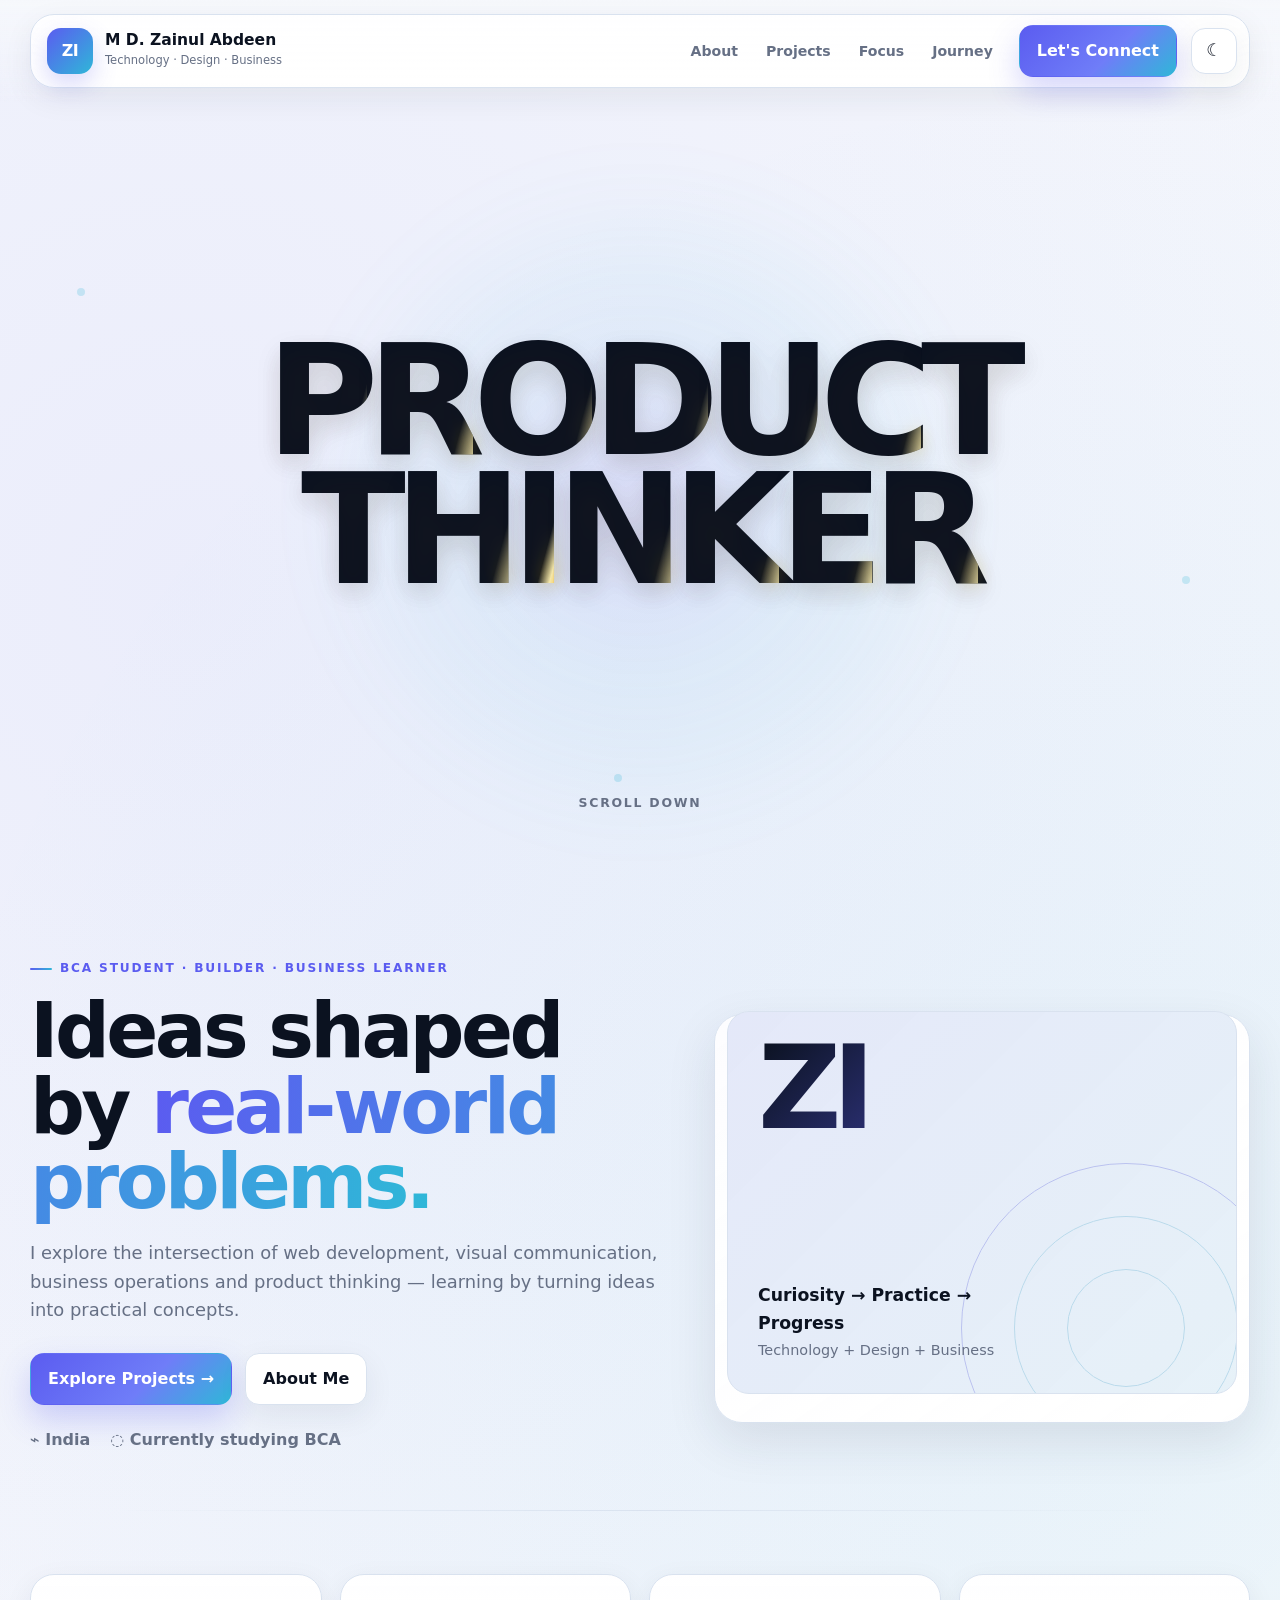
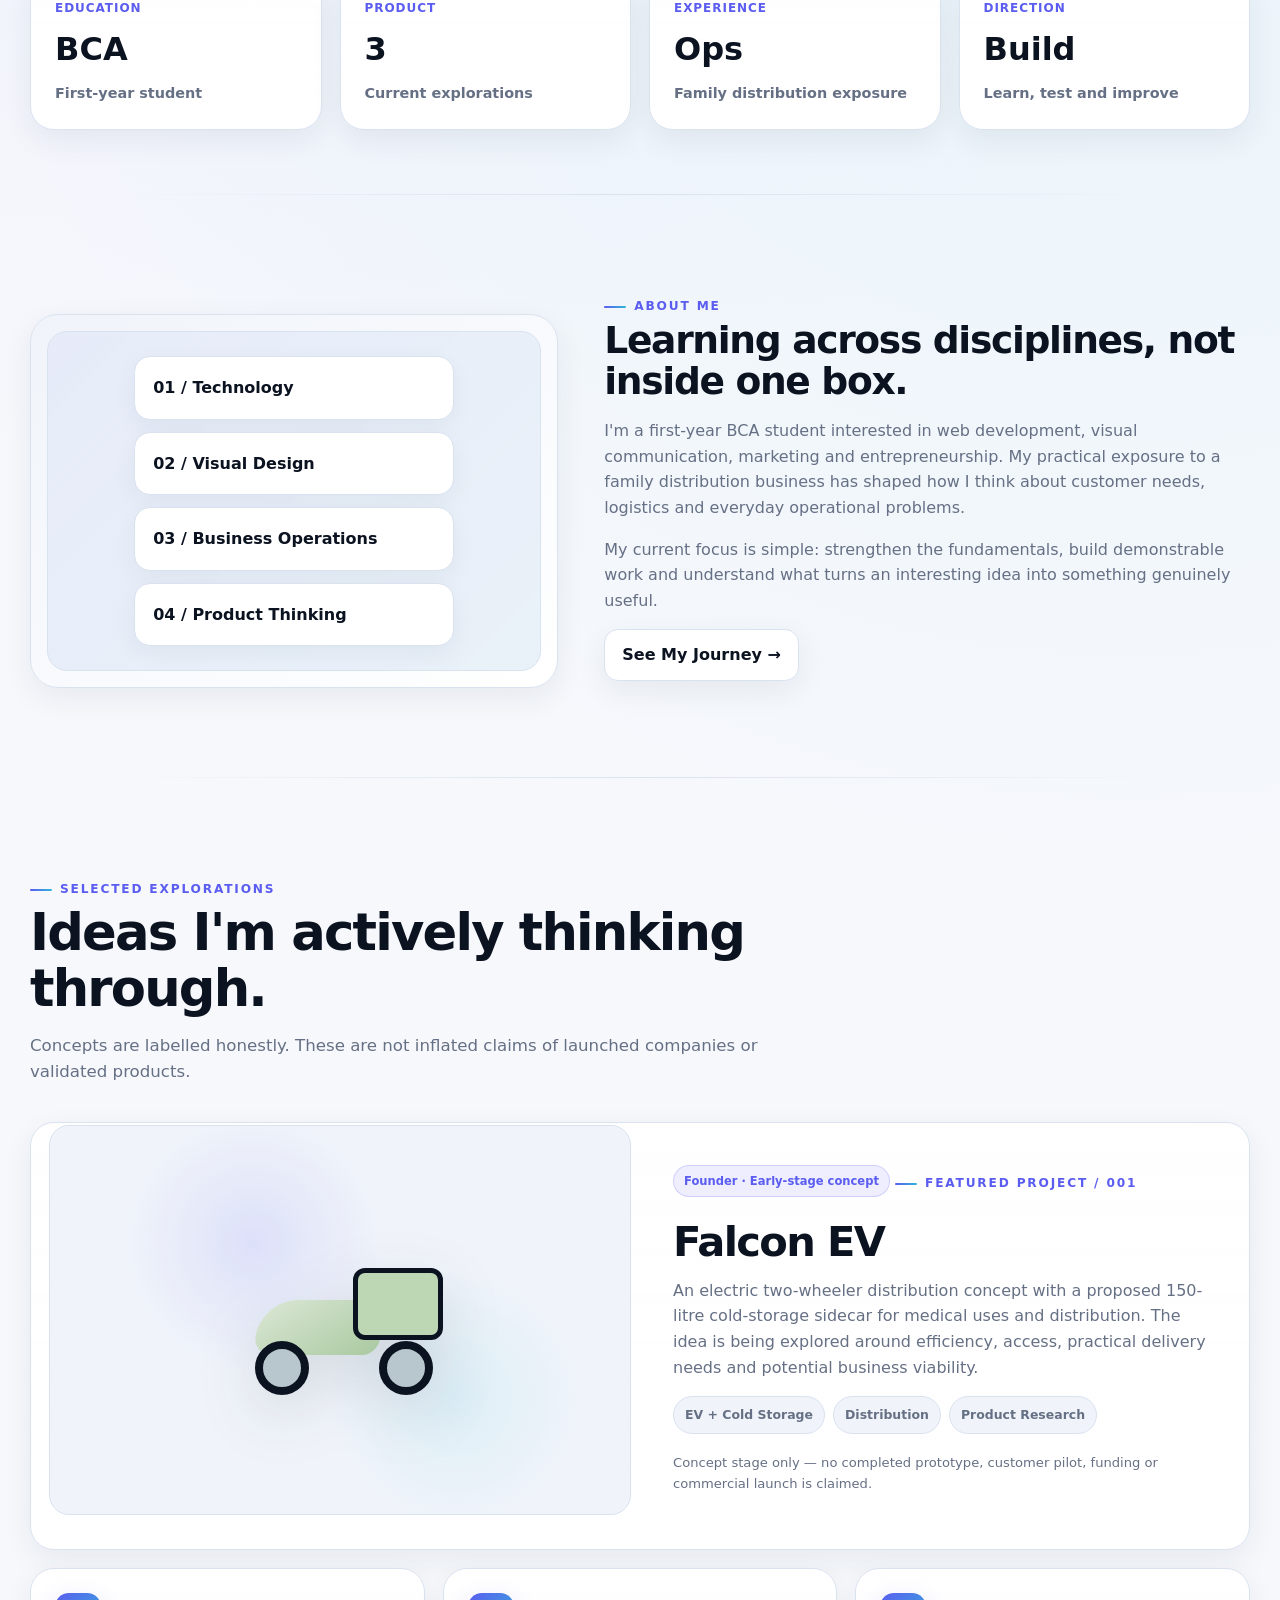
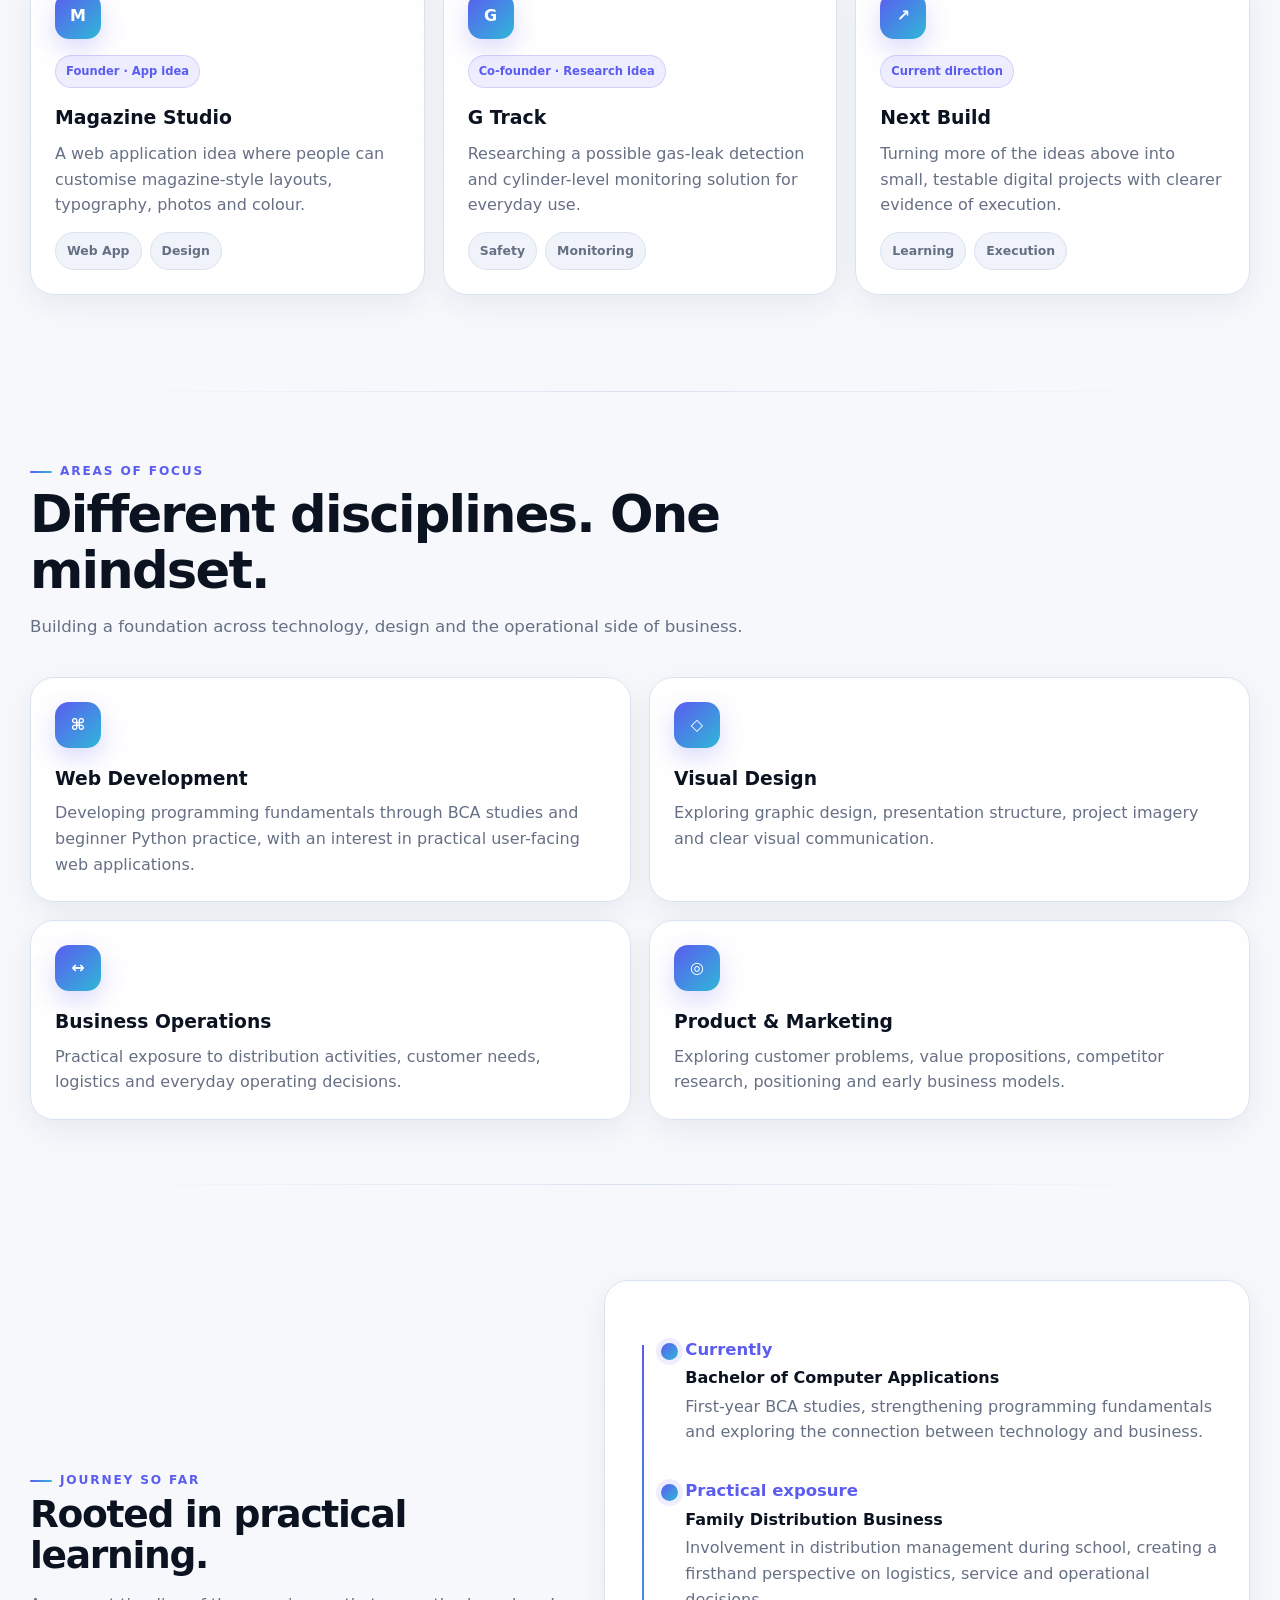
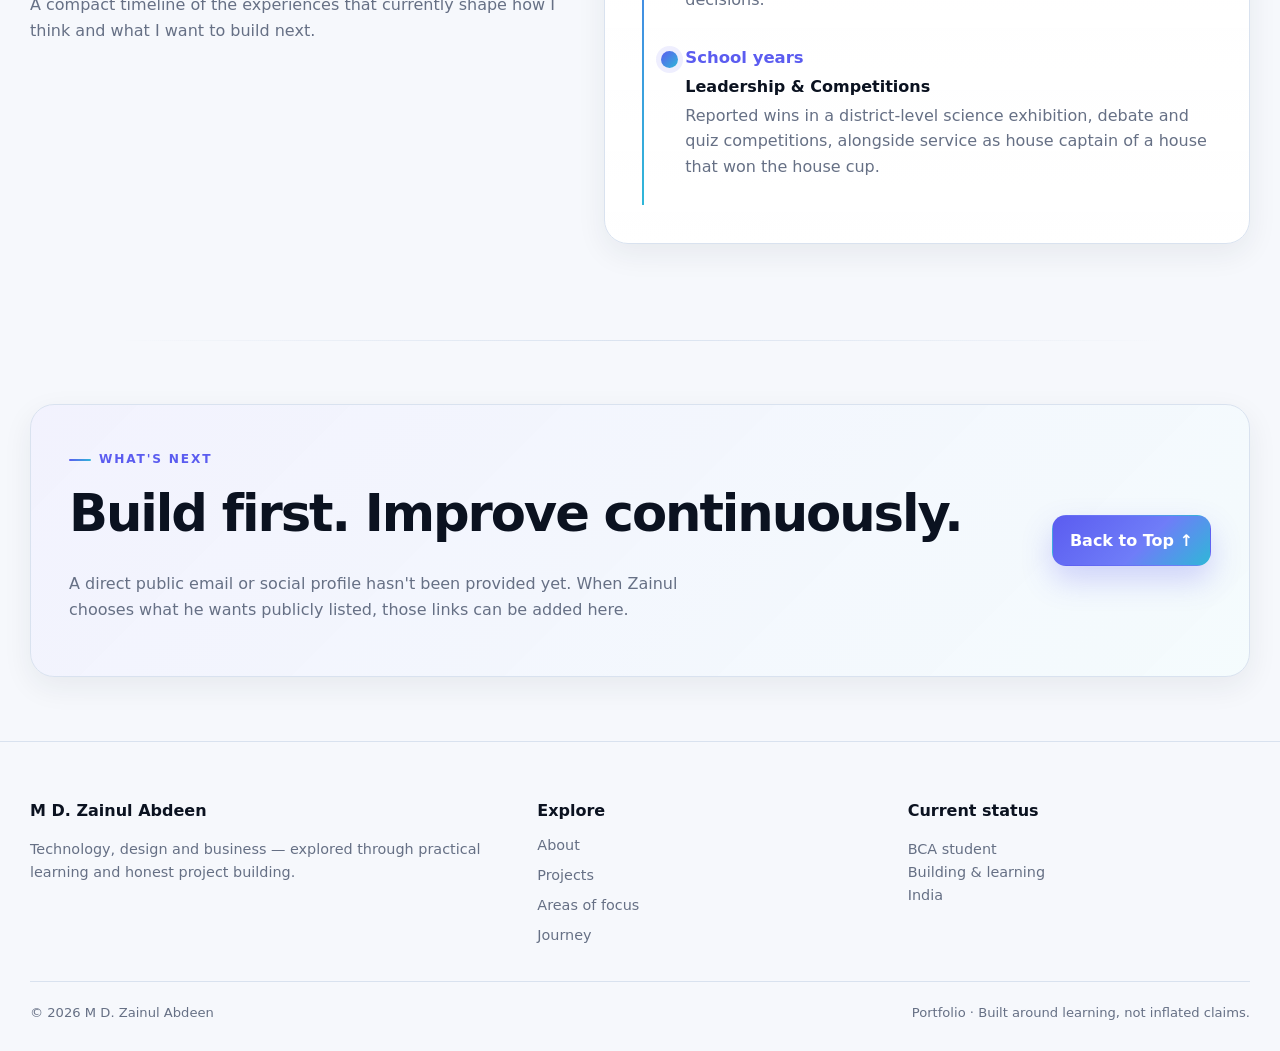
==== zainul/index.html @ 64bb9bf5 "fix landing shine visibility and pin scroll cue to bottom" ====
<!DOCTYPE html>
<html lang="en">
<head>
  <meta charset="UTF-8">
  <meta name="viewport" content="width=device-width, initial-scale=1">
  <meta name="theme-color" content="#edf2f7">
  <meta name="description" content="M D. Zainul Abdeen — BCA student exploring web development, design, business operations and product ideas.">
  <meta property="og:title" content="M D. Zainul Abdeen — Portfolio">
  <meta property="og:description" content="Technology, design and business — ideas shaped by practical learning and real-world operations.">
  <title>M D. Zainul Abdeen — Portfolio</title>
  <style>
:root{
  --bg:#f6f8fc;
  --surface:#ffffff;
  --surface-2:#f0f4fa;
  --surface-3:#e9eff7;
  --text:#101828;
  --muted:#667085;
  --heading:#0b1220;
  --line:#d9e2ef;
  --line-strong:#c7d3e3;
  --accent:#5b5cf0;
  --accent-2:#2fb7d8;
  --accent-3:#ff8a5b;
  --accent-soft:rgba(91,92,240,.10);
  --nav:rgba(255,255,255,.72);
  --shadow:0 18px 50px rgba(29,41,57,.10);
  --shadow-soft:0 10px 30px rgba(29,41,57,.07);
  --shadow-hover:0 24px 70px rgba(29,41,57,.14);
  --max:1220px;
  --radius-xl:30px;
  --radius-lg:24px;
  --radius-md:18px;
}
html[data-theme="dark"]{
  --bg:#090d16;
  --surface:#101725;
  --surface-2:#121c2e;
  --surface-3:#172236;
  --text:#eaf0f7;
  --muted:#97a6ba;
  --heading:#f7f9fc;
  --line:#24324a;
  --line-strong:#30415e;
  --accent:#8d86ff;
  --accent-2:#45c7e5;
  --accent-3:#ff9d75;
  --accent-soft:rgba(141,134,255,.12);
  --nav:rgba(12,18,30,.74);
  --shadow:0 22px 58px rgba(0,0,0,.32);
  --shadow-soft:0 12px 34px rgba(0,0,0,.25);
  --shadow-hover:0 26px 78px rgba(0,0,0,.42);
}
*{box-sizing:border-box}
html{scroll-behavior:smooth}
body{
  margin:0;
  color:var(--text);
  background:
    radial-gradient(circle at 15% 10%,rgba(91,92,240,.07),transparent 28%),
    radial-gradient(circle at 88% 22%,rgba(47,183,216,.07),transparent 26%),
    var(--bg);
  font-family:Inter,ui-sans-serif,system-ui,-apple-system,BlinkMacSystemFont,"Segoe UI",sans-serif;
  line-height:1.6;
  overflow-x:hidden;
  transition:background .4s ease,color .4s ease;
}
html[data-theme="dark"] body{
  background:
    radial-gradient(circle at 15% 12%,rgba(141,134,255,.10),transparent 28%),
    radial-gradient(circle at 88% 18%,rgba(69,199,229,.07),transparent 26%),
    var(--bg);
}
a{color:inherit;text-decoration:none}
button{font:inherit}
.container{width:min(var(--max),calc(100% - 40px));margin:auto}
.section{padding:96px 0;position:relative}
.section.tight{padding:64px 0}
.section:before{
  content:"";
  position:absolute;
  left:50%;
  top:0;
  width:min(84%,1040px);
  height:1px;
  transform:translateX(-50%) scaleX(var(--lineScale,0));
  transform-origin:center;
  background:linear-gradient(90deg,transparent,var(--line),transparent);
  transition:transform 1s ease;
}
.section.section-in:before{--lineScale:1}
.kicker{
  display:inline-flex;
  align-items:center;
  gap:8px;
  color:var(--accent);
  font-weight:800;
  letter-spacing:.15em;
  text-transform:uppercase;
  font-size:.76rem;
}
.kicker:before{content:"";width:22px;height:2px;border-radius:99px;background:linear-gradient(90deg,var(--accent),var(--accent-2))}
.nav-wrap{
  position:sticky;
  top:0;
  z-index:1000;
  padding:14px 0;
  background:linear-gradient(to bottom,var(--bg),transparent);
  backdrop-filter:blur(16px);
}
.nav{
  min-height:70px;
  padding:10px 12px 10px 16px;
  display:flex;
  align-items:center;
  gap:14px;
  background:var(--nav);
  border:1px solid color-mix(in srgb,var(--line) 80%,transparent);
  border-radius:22px;
  box-shadow:0 14px 36px rgba(29,41,57,.08);
  backdrop-filter:blur(22px) saturate(140%);
  transition:transform .25s ease,box-shadow .25s ease,background .35s ease,border-color .35s ease;
}
.nav-wrap.is-scrolled .nav{transform:translateY(-1px) scale(.994);box-shadow:var(--shadow)}
.brand{display:flex;align-items:center;gap:12px;min-width:245px}
.brand-mark{
  width:46px;height:46px;border-radius:14px;display:grid;place-items:center;
  color:#fff;font-weight:900;letter-spacing:-.04em;
  background:linear-gradient(135deg,var(--accent),var(--accent-2));
  box-shadow:0 10px 24px color-mix(in srgb,var(--accent) 24%,transparent);
}
.brand-copy strong{display:block;color:var(--heading);font-size:.97rem;line-height:1.05}
.brand-copy span{display:block;color:var(--muted);font-size:.72rem;margin-top:3px}
.nav-links{display:flex;gap:4px;align-items:center;margin-left:auto}
.nav-link{
  padding:10px 12px;border-radius:12px;color:var(--muted);font-weight:700;font-size:.88rem;
  transition:background .2s ease,color .2s ease,transform .2s ease;
}
.nav-link:hover,.nav-link.active{color:var(--heading);background:var(--accent-soft);transform:translateY(-1px)}
.mobile-menu{display:none}
.menu-btn{
  display:none;border:1px solid var(--line);background:var(--surface);color:var(--heading);
  width:44px;height:44px;border-radius:13px;font-size:1.3rem;
}
.neu-btn{
  display:inline-flex;align-items:center;justify-content:center;gap:9px;
  min-height:46px;padding:12px 17px;border-radius:14px;
  border:1px solid var(--line);background:var(--surface);color:var(--heading);
  font-weight:800;box-shadow:var(--shadow-soft);
  transition:transform .22s ease,box-shadow .22s ease,border-color .22s ease,background .22s ease;
}
.neu-btn:hover{transform:translateY(-2px);box-shadow:var(--shadow);border-color:var(--line-strong)}
.neu-btn.primary{
  border-color:transparent;color:#fff;
  background:linear-gradient(135deg,var(--accent),#6f7df8 58%,var(--accent-2));
  box-shadow:0 14px 30px color-mix(in srgb,var(--accent) 25%,transparent);
}
.theme-toggle{
  width:46px;height:46px;border-radius:14px;border:1px solid var(--line);
  background:var(--surface);color:var(--heading);display:grid;place-items:center;
  box-shadow:var(--shadow-soft);font-size:1.08rem;
  transition:transform .22s ease,box-shadow .22s ease,background .35s ease,color .35s ease;
}
.theme-toggle:hover{transform:translateY(-2px) rotate(8deg);box-shadow:var(--shadow)}
.blank-space{
  min-height:calc(100vh - 118px);display:grid;place-items:center;overflow:hidden;position:relative;padding:18px 20px 0;
}
.slogan-stage{position:relative;width:min(1200px,100%);min-height:calc(100vh - 165px);display:grid;place-items:center;padding-bottom:72px}
.slogan-line{
  display:flex;flex-wrap:wrap;justify-content:center;gap:.02em .18em;
  font-size:clamp(5rem,12vw,11.5rem);font-weight:900;line-height:.82;
  letter-spacing:-.078em;text-transform:uppercase;text-align:center;
}
.slogan-word{display:inline-flex;white-space:nowrap}
.slogan-letter{
  position:relative;
  display:inline-block;opacity:0;
  transform:translate(var(--sx),var(--sy)) rotate(var(--sr)) scale(.72);
  filter:blur(8px);
  color:var(--heading);
  animation:assemble 1.25s cubic-bezier(.16,.82,.22,1) forwards;
  animation-delay:var(--delay);
  text-shadow:0 10px 28px color-mix(in srgb,var(--heading) 8%,transparent);
}
.slogan-letter::after{
  content:attr(data-char);
  position:absolute;inset:0;
  color:transparent;
  background:linear-gradient(105deg,transparent 0%,transparent 38%,#fff1b0 46%,#ffd76a 50%,#ffb300 54%,transparent 62%,transparent 100%);
  background-size:260% 100%;
  -webkit-background-clip:text;background-clip:text;
  filter:drop-shadow(0 0 8px rgba(255,193,7,.45));
  animation:shineSweep 3.2s cubic-bezier(.4,0,.2,1) infinite;
  animation-delay:calc(var(--delay) + 1.1s);
  pointer-events:none;
}
.slogan-glow{
  position:absolute;width:58%;aspect-ratio:1;border-radius:50%;
  background:radial-gradient(circle,rgba(91,92,240,.12),rgba(47,183,216,.06) 42%,transparent 70%);
  filter:blur(28px);animation:breathe 5.5s ease-in-out infinite;pointer-events:none;
}
.scroll-cue{
  position:absolute;left:50%;bottom:0;transform:translateX(-50%);
  display:flex;flex-direction:column;align-items:center;gap:10px;
  color:var(--muted);font-size:.78rem;font-weight:800;letter-spacing:.14em;text-transform:uppercase;
  text-align:center;
  padding-bottom:4px;
}
.scroll-cue-line{
  width:1px;height:42px;background:linear-gradient(to bottom,var(--gold),transparent);
  position:relative;overflow:hidden;
}
.scroll-cue-line:after{
  content:"";position:absolute;left:0;top:-14px;width:1px;height:14px;background:#ffd76a;
  box-shadow:0 0 10px rgba(255,215,106,.8);
  animation:scrollDrop 1.8s ease-in-out infinite;
}
@keyframes scrollDrop{
  0%{transform:translateY(0);opacity:0}
  25%{opacity:1}
  80%{opacity:1}
  100%{transform:translateY(54px);opacity:0}
}
@keyframes assemble{
  0%{opacity:0;transform:translate(var(--sx),var(--sy)) rotate(var(--sr)) scale(.72);filter:blur(8px)}
  72%{opacity:1;filter:blur(1px)}
  100%{opacity:1;transform:translate(0,0) rotate(0) scale(1);filter:blur(0)}
}
@keyframes shineSweep{
  0%,20%{background-position:220% 0;opacity:0}
  30%{opacity:1}
  55%{background-position:-120% 0;opacity:1}
  70%,100%{background-position:-120% 0;opacity:0}
}
@keyframes breathe{0%,100%{transform:scale(.92);opacity:.6}50%{transform:scale(1.08);opacity:1}}
.hero{padding:68px 0 58px}
.hero-grid{display:grid;grid-template-columns:1.08fr .92fr;gap:54px;align-items:center}
.hero-copy h1{font-size:clamp(3rem,6vw,5.35rem);line-height:.98;color:var(--heading);max-width:780px;margin:15px 0 20px;letter-spacing:-.047em}
.hero-copy h1 span{
  background:linear-gradient(90deg,var(--accent),var(--accent-2));
  -webkit-background-clip:text;background-clip:text;color:transparent;
}
.hero-copy p{font-size:1.12rem;color:var(--muted);max-width:650px}
.hero-actions{display:flex;gap:13px;flex-wrap:wrap;margin-top:28px}
.hero-meta{display:flex;gap:20px;flex-wrap:wrap;margin-top:22px;color:var(--muted);font-weight:700}
.hero-meta span{display:inline-flex;align-items:center;gap:7px}
.visual-shell{
  padding:12px;border-radius:28px;
  background:linear-gradient(145deg,color-mix(in srgb,var(--surface) 92%,var(--accent-soft)),var(--surface));
  border:1px solid var(--line);box-shadow:var(--shadow);
}
.profile-visual{
  aspect-ratio:4/3;border-radius:22px;padding:30px;position:relative;overflow:hidden;
  display:flex;flex-direction:column;justify-content:space-between;
  background:
    linear-gradient(135deg,rgba(91,92,240,.08),rgba(47,183,216,.05)),
    var(--surface-2);
  border:1px solid var(--line);
}
.profile-orbit{position:absolute;width:330px;height:330px;border:1px solid color-mix(in srgb,var(--accent) 24%,var(--line));border-radius:50%;right:-55px;bottom:-100px}
.profile-orbit:before,.profile-orbit:after{content:"";position:absolute;border:1px solid color-mix(in srgb,var(--accent-2) 18%,var(--line));border-radius:50%;inset:52px}
.profile-orbit:after{inset:105px}
.initials{
  font-size:clamp(5rem,9vw,8rem);font-weight:900;letter-spacing:-.08em;line-height:.8;z-index:1;
  background:linear-gradient(135deg,var(--heading),var(--accent));-webkit-background-clip:text;background-clip:text;color:transparent;
}
.visual-copy{z-index:1;max-width:260px}.visual-copy strong{display:block;color:var(--heading);font-size:1.08rem}.visual-copy span{color:var(--muted);font-size:.9rem}
.stats{display:grid;grid-template-columns:repeat(4,1fr);gap:18px}
.neu,.card,.stat,.focus-card,.featured,.contact-card{
  background:linear-gradient(180deg,color-mix(in srgb,var(--surface) 96%,var(--accent-soft)),var(--surface));
  border:1px solid var(--line);
  border-radius:var(--radius-lg);
  box-shadow:var(--shadow-soft);
}
.neu{transition:transform .3s ease,box-shadow .3s ease,border-color .3s ease,background .35s ease}
.neu:hover{box-shadow:var(--shadow-hover);border-color:var(--line-strong)}
.stat{padding:24px;transition:transform .3s ease,box-shadow .3s ease}
.stat:hover{transform:translateY(-6px)}
.stat .label{color:var(--muted);font-weight:700;font-size:.9rem}
.stat .value{font-size:2rem;color:var(--heading);font-weight:900;margin:6px 0}
.stat .mini{font-size:.75rem;color:var(--accent);font-weight:800;text-transform:uppercase;letter-spacing:.08em}
.section-heading{max-width:760px;margin-bottom:36px}
.section-heading h2{font-size:clamp(2rem,4vw,3.35rem);line-height:1.08;margin:.35rem 0 1rem;color:var(--heading);letter-spacing:-.035em}
.section-heading p{color:var(--muted);font-size:1.04rem}
.split{display:grid;grid-template-columns:.9fr 1.1fr;gap:46px;align-items:center}
.image-placeholder{
  min-height:360px;border-radius:28px;padding:16px;
  background:linear-gradient(145deg,var(--surface-2),var(--surface));
  border:1px solid var(--line);box-shadow:var(--shadow-soft);
}
.about-visual{
  height:100%;min-height:330px;border-radius:20px;background:linear-gradient(135deg,rgba(91,92,240,.06),rgba(47,183,216,.04)),var(--surface-2);
  display:grid;place-items:center;padding:24px;border:1px solid var(--line);
}
.about-visual .stack{display:grid;gap:12px;width:min(320px,100%)}
.stack-card{
  padding:18px;border-radius:16px;background:var(--surface);border:1px solid var(--line);
  box-shadow:0 8px 24px rgba(29,41,57,.05);color:var(--heading);font-weight:800;
  transition:transform .25s ease,border-color .25s ease;
}
.stack-card:hover{transform:translateX(5px);border-color:var(--accent)}
.copy h3{font-size:2.35rem;color:var(--heading);margin:.2rem 0 1rem;line-height:1.1;letter-spacing:-.035em}
.copy p{color:var(--muted)}
.grid-3{display:grid;grid-template-columns:repeat(3,1fr);gap:18px}
.card{padding:24px;transition:transform .3s ease,box-shadow .3s ease}
.card:hover{transform:translateY(-7px);box-shadow:var(--shadow-hover)}
.card h3{color:var(--heading);margin:.1rem 0 .55rem;font-size:1.18rem}
.card p{color:var(--muted);margin:.35rem 0}
.icon{
  width:46px;height:46px;display:grid;place-items:center;border-radius:14px;
  color:#fff;font-weight:900;margin-bottom:16px;
  background:linear-gradient(135deg,var(--accent),var(--accent-2));
  box-shadow:0 10px 24px color-mix(in srgb,var(--accent) 22%,transparent);
}
.role{
  display:inline-flex;padding:6px 10px;border-radius:999px;
  background:var(--accent-soft);color:var(--accent);border:1px solid color-mix(in srgb,var(--accent) 20%,transparent);
  font-size:.72rem;font-weight:900;margin-bottom:13px;
}
.project-meta{display:flex;gap:8px;flex-wrap:wrap;margin-top:14px}
.pill{
  padding:8px 11px;border-radius:999px;background:var(--surface-2);border:1px solid var(--line);
  font-weight:700;color:var(--muted);font-size:.78rem;
}
.featured{display:grid;grid-template-columns:1fr 1fr;gap:18px;padding:18px;transition:transform .3s ease,box-shadow .3s ease}
.featured:hover{transform:translateY(-6px);box-shadow:var(--shadow-hover)}
.featured-visual{
  min-height:340px;border-radius:20px;
  background:
    radial-gradient(circle at 35% 30%,rgba(91,92,240,.13),transparent 28%),
    radial-gradient(circle at 70% 70%,rgba(47,183,216,.10),transparent 26%),
    var(--surface-2);
  border:1px solid var(--line);display:grid;place-items:center;position:relative;overflow:hidden;
}
.ev{width:230px;height:150px;position:relative;filter:drop-shadow(0 20px 30px rgba(16,24,40,.12))}
.ev .body{position:absolute;left:32px;top:55px;width:125px;height:55px;background:linear-gradient(145deg,#dbe7d5,#a9c9a0);border-radius:55px 40px 24px 30px;transform:skewX(-10deg)}
.ev .box{position:absolute;right:12px;top:23px;width:90px;height:72px;border:5px solid var(--heading);border-radius:12px;background:#bdd6b4}
.ev .wheel{position:absolute;bottom:0;width:54px;height:54px;border-radius:50%;border:8px solid var(--heading);background:#b8c6cd}
.ev .wheel.a{left:30px}.ev .wheel.b{right:22px}
.featured-copy{padding:24px}.featured-copy h3{font-size:2.6rem;line-height:.95;color:var(--heading);margin:12px 0;letter-spacing:-.04em}.featured-copy p{color:var(--muted)}
.focus-grid{display:grid;grid-template-columns:repeat(2,1fr);gap:18px}
.focus-card{padding:24px;transition:transform .3s ease,box-shadow .3s ease}.focus-card:hover{transform:translateY(-6px);box-shadow:var(--shadow-hover)}
.focus-card h3{margin:.1rem 0 .4rem;color:var(--heading)}.focus-card p{color:var(--muted);margin:0}
.timeline{position:relative;margin-top:26px;padding-left:28px}
.timeline:before{content:"";position:absolute;left:7px;top:8px;bottom:8px;width:2px;background:linear-gradient(var(--accent),var(--accent-2))}
.timeline-item{position:relative;padding:0 0 30px 22px}
.timeline-item:before{
  content:"";position:absolute;left:-2px;top:6px;width:17px;height:17px;border-radius:50%;
  background:linear-gradient(135deg,var(--accent),var(--accent-2));box-shadow:0 0 0 5px var(--accent-soft);
}
.timeline-year{font-weight:900;color:var(--accent);font-size:1.03rem}.timeline-title{font-weight:900;color:var(--heading);margin:2px 0 3px}.timeline-item p{color:var(--muted);margin:.2rem 0}
.contact-card{
  padding:38px;display:grid;grid-template-columns:1fr auto;gap:28px;align-items:center;
  background:linear-gradient(135deg,rgba(91,92,240,.08),rgba(47,183,216,.05)),var(--surface);
}
.contact-card h2{font-size:clamp(2rem,4vw,3.2rem);color:var(--heading);margin:.25rem 0;letter-spacing:-.04em}.contact-card p{color:var(--muted);max-width:640px}
.footer{padding:56px 0 28px;border-top:1px solid var(--line)}
.footer-grid{display:grid;grid-template-columns:1.4fr 1fr 1fr;gap:28px}
.footer h4{color:var(--heading);margin:0 0 10px}.footer p,.footer a{color:var(--muted);font-size:.9rem}.footer-list{display:grid;gap:7px}
.copyright{display:flex;justify-content:space-between;gap:20px;flex-wrap:wrap;margin-top:34px;padding-top:20px;border-top:1px solid var(--line);color:var(--muted);font-size:.82rem}
[data-reveal]{
  opacity:0;transform:translateY(34px) scale(.985);filter:blur(7px);
  transition:opacity .8s cubic-bezier(.2,.75,.25,1),transform .8s cubic-bezier(.2,.75,.25,1),filter .8s ease;
  transition-delay:var(--reveal-delay,0ms)
}
[data-reveal].show{opacity:1;transform:none;filter:blur(0)}
.scroll-progress{position:fixed;top:0;left:0;z-index:3000;width:100%;height:3px;transform:scaleX(0);transform-origin:left;background:linear-gradient(90deg,var(--accent),var(--accent-2),var(--accent-3));box-shadow:0 0 16px color-mix(in srgb,var(--accent) 45%,transparent)}
.parallax-soft{will-change:transform}
.tilt-card{transform:perspective(1000px) rotateX(var(--rx,0deg)) rotateY(var(--ry,0deg)) translateY(var(--lift,0px));transform-style:preserve-3d}
.tilt-card:hover{--lift:-5px}
.floating-dot{position:fixed;width:8px;height:8px;border-radius:50%;background:var(--accent-2);opacity:.22;pointer-events:none;z-index:0;animation:floatDot 7s ease-in-out infinite}
.floating-dot.one{left:6vw;top:32vh}.floating-dot.two{right:7vw;top:64vh;animation-delay:-2.8s}.floating-dot.three{left:48vw;top:86vh;animation-delay:-4.4s}
@keyframes floatDot{0%,100%{transform:translateY(0) scale(.8)}50%{transform:translateY(-22px) scale(1.3)}}
@media(max-width:980px){
  .hero-grid,.split,.featured{grid-template-columns:1fr}
  .stats{grid-template-columns:repeat(2,1fr)}
  .grid-3{grid-template-columns:1fr 1fr}
  .nav-links{display:none}
  .menu-btn{display:grid;place-items:center;margin-left:auto}
  .mobile-menu.open{
    display:grid;width:min(var(--max),calc(100% - 40px));margin:8px auto 0;padding:14px;gap:6px;
    background:var(--nav);border:1px solid var(--line);border-radius:18px;box-shadow:var(--shadow);backdrop-filter:blur(18px)
  }
  .mobile-menu a{padding:12px 14px;border-radius:12px;color:var(--muted);font-weight:700}
  .mobile-menu a:hover{background:var(--accent-soft);color:var(--heading)}
}
@media(max-width:700px){
  .container{width:min(var(--max),calc(100% - 24px))}
  .section{padding:72px 0}
  .blank-space{min-height:78vh;padding:24px 12px}
  .slogan-stage{min-height:320px}
  .slogan-line{font-size:clamp(3.6rem,18vw,6.4rem)}
  .hero{padding-top:34px}
  .hero-copy h1{font-size:clamp(3rem,16vw,4.8rem)}
  .stats,.grid-3,.focus-grid,.footer-grid{grid-template-columns:1fr}
  .contact-card{grid-template-columns:1fr}
  .brand-copy span{display:none}
  .brand{min-width:0}
  .nav{padding-left:12px}
  .visual-shell{padding:10px}
  .profile-visual{min-height:330px}
  .featured-copy{padding:12px 6px}
  .featured{padding:12px}
}
@media(prefers-reduced-motion:reduce){
  html{scroll-behavior:auto}
  [data-reveal]{opacity:1;transform:none;filter:none;transition:none}
  .neu,.neu-btn,.theme-toggle,.card,.stat,.focus-card,.featured{transition:none}
  .slogan-letter{opacity:1;transform:none;filter:none;animation:none;color:var(--heading);background:none}
  .slogan-letter::after{display:none}
  .slogan-glow,.floating-dot,.scroll-cue-line:after{animation:none}
  .parallax-soft,.tilt-card{transform:none!important}
}
</style>
</head>
<body>
  <div class="scroll-progress" id="scrollProgress" aria-hidden="true"></div>
  <span class="floating-dot one" aria-hidden="true"></span><span class="floating-dot two" aria-hidden="true"></span><span class="floating-dot three" aria-hidden="true"></span>
  <div class="nav-wrap" id="navWrap">
    <nav class="container nav neu" aria-label="Primary navigation">
      <a class="brand" href="#top">
        <span class="brand-mark" aria-hidden="true">ZI</span>
        <span class="brand-copy"><strong>M D. Zainul Abdeen</strong><span>Technology · Design · Business</span></span>
      </a>
      <div class="nav-links">
        <a class="nav-link" href="#about">About</a>
        <a class="nav-link" href="#projects">Projects</a>
        <a class="nav-link" href="#focus">Focus</a>
        <a class="nav-link" href="#journey">Journey</a>
      </div>
      <a class="neu-btn primary" href="#contact">Let's Connect</a>
      <button class="theme-toggle" id="themeToggle" type="button" aria-label="Switch to dark mode" title="Toggle dark mode"><span id="themeIcon" aria-hidden="true">☾</span></button>
      <button class="menu-btn" id="menuBtn" aria-label="Open navigation" aria-expanded="false">☰</button>
    </nav>
    <div class="mobile-menu neu" id="mobileMenu">
      <a href="#about">About</a><a href="#projects">Projects</a><a href="#focus">Focus</a><a href="#journey">Journey</a><a href="#contact">Contact</a>
    </div>
  </div>

  <main>
    <section class="blank-space" aria-label="Product Thinker">
      <div class="slogan-stage">
        <div class="slogan-glow" aria-hidden="true"></div>
        <div class="slogan-line" aria-label="Product Thinker">
          <span class="slogan-word" aria-hidden="true"><span class="slogan-letter" style="--sx:-38vw;--sy:-18vh;--sr:-24deg;--delay:0s" data-char="P">P</span><span class="slogan-letter" style="--sx:22vw;--sy:-24vh;--sr:18deg;--delay:.06s" data-char="R">R</span><span class="slogan-letter" style="--sx:-26vw;--sy:28vh;--sr:11deg;--delay:.12s" data-char="O">O</span><span class="slogan-letter" style="--sx:31vw;--sy:18vh;--sr:-18deg;--delay:.18s" data-char="D">D</span><span class="slogan-letter" style="--sx:-18vw;--sy:-32vh;--sr:26deg;--delay:.24s" data-char="U">U</span><span class="slogan-letter" style="--sx:35vw;--sy:-8vh;--sr:-14deg;--delay:.30s" data-char="C">C</span><span class="slogan-letter" style="--sx:-33vw;--sy:10vh;--sr:19deg;--delay:.36s" data-char="T">T</span></span>
          <span class="slogan-word" aria-hidden="true"><span class="slogan-letter" style="--sx:28vw;--sy:-28vh;--sr:-22deg;--delay:.48s" data-char="T">T</span><span class="slogan-letter" style="--sx:-30vw;--sy:-12vh;--sr:16deg;--delay:.54s" data-char="H">H</span><span class="slogan-letter" style="--sx:20vw;--sy:30vh;--sr:-13deg;--delay:.60s" data-char="I">I</span><span class="slogan-letter" style="--sx:-24vw;--sy:24vh;--sr:21deg;--delay:.66s" data-char="N">N</span><span class="slogan-letter" style="--sx:34vw;--sy:7vh;--sr:-17deg;--delay:.72s" data-char="K">K</span><span class="slogan-letter" style="--sx:-16vw;--sy:-27vh;--sr:12deg;--delay:.78s" data-char="E">E</span><span class="slogan-letter" style="--sx:26vw;--sy:21vh;--sr:-20deg;--delay:.84s" data-char="R">R</span></span>
        </div>
        <div class="scroll-cue" aria-hidden="true">
          <span>Scroll Down</span>
          <span class="scroll-cue-line"></span>
        </div>
      </div>
    </section>
    <section class="hero" id="top">
      <div class="container hero-grid">
        <div class="hero-copy" data-reveal>
          <div class="kicker">BCA Student · Builder · Business Learner</div>
          <h1>Ideas shaped by <span>real-world problems.</span></h1>
          <p>I explore the intersection of web development, visual communication, business operations and product thinking — learning by turning ideas into practical concepts.</p>
          <div class="hero-actions">
            <a class="neu-btn primary" href="#projects">Explore Projects →</a>
            <a class="neu-btn" href="#about">About Me</a>
          </div>
          <div class="hero-meta"><span>⌁ India</span><span>◌ Currently studying BCA</span></div>
        </div>
        <div class="visual-shell parallax-soft" data-reveal>
          <div class="profile-visual parallax-soft">
            <div class="initials">ZI</div>
            <div class="profile-orbit" aria-hidden="true"></div>
            <div class="visual-copy"><strong>Curiosity → Practice → Progress</strong><span>Technology + Design + Business</span></div>
          </div>
        </div>
      </div>
    </section>

    <section class="section tight">
      <div class="container stats">
        <div class="stat neu tilt-card" data-reveal><div class="mini">Education</div><div class="value">BCA</div><div class="label">First-year student</div></div>
        <div class="stat neu tilt-card" data-reveal><div class="mini">Product</div><div class="value">3</div><div class="label">Current explorations</div></div>
        <div class="stat neu tilt-card" data-reveal><div class="mini">Experience</div><div class="value">Ops</div><div class="label">Family distribution exposure</div></div>
        <div class="stat neu tilt-card" data-reveal><div class="mini">Direction</div><div class="value">Build</div><div class="label">Learn, test and improve</div></div>
      </div>
    </section>

    <section class="section" id="about">
      <div class="container split">
        <div class="image-placeholder parallax-soft" data-reveal>
          <div class="about-visual">
            <div class="stack">
              <div class="stack-card">01 / Technology</div>
              <div class="stack-card">02 / Visual Design</div>
              <div class="stack-card">03 / Business Operations</div>
              <div class="stack-card">04 / Product Thinking</div>
            </div>
          </div>
        </div>
        <div class="copy" data-reveal>
          <div class="kicker">About me</div>
          <h3>Learning across disciplines, not inside one box.</h3>
          <p>I'm a first-year BCA student interested in web development, visual communication, marketing and entrepreneurship. My practical exposure to a family distribution business has shaped how I think about customer needs, logistics and everyday operational problems.</p>
          <p>My current focus is simple: strengthen the fundamentals, build demonstrable work and understand what turns an interesting idea into something genuinely useful.</p>
          <a class="neu-btn" href="#journey">See My Journey →</a>
        </div>
      </div>
    </section>

    <section class="section" id="projects">
      <div class="container">
        <div class="section-heading" data-reveal>
          <div class="kicker">Selected explorations</div>
          <h2>Ideas I'm actively thinking through.</h2>
          <p>Concepts are labelled honestly. These are not inflated claims of launched companies or validated products.</p>
        </div>

        <article class="featured neu tilt-card" data-reveal>
          <div class="featured-visual parallax-soft">
            <div class="ev" aria-hidden="true"><div class="body"></div><div class="box"></div><div class="wheel a"></div><div class="wheel b"></div></div>
          </div>
          <div class="featured-copy">
            <div class="role">Founder · Early-stage concept</div>
            <div class="kicker">Featured project / 001</div>
            <h3>Falcon EV</h3>
            <p>An electric two-wheeler distribution concept with a proposed 150-litre cold-storage sidecar for medical uses and distribution. The idea is being explored around efficiency, access, practical delivery needs and potential business viability.</p>
            <div class="project-meta"><span class="pill">EV + Cold Storage</span><span class="pill">Distribution</span><span class="pill">Product Research</span></div>
            <p style="font-size:.82rem;margin-top:18px">Concept stage only — no completed prototype, customer pilot, funding or commercial launch is claimed.</p>
          </div>
        </article>

        <div class="grid-3" style="margin-top:18px">
          <article class="card neu tilt-card" data-reveal>
            <div class="icon">M</div><div class="role">Founder · App idea</div>
            <h3>Magazine Studio</h3>
            <p>A web application idea where people can customise magazine-style layouts, typography, photos and colour.</p>
            <div class="project-meta"><span class="pill">Web App</span><span class="pill">Design</span></div>
          </article>
          <article class="card neu tilt-card" data-reveal>
            <div class="icon">G</div><div class="role">Co-founder · Research idea</div>
            <h3>G Track</h3>
            <p>Researching a possible gas-leak detection and cylinder-level monitoring solution for everyday use.</p>
            <div class="project-meta"><span class="pill">Safety</span><span class="pill">Monitoring</span></div>
          </article>
          <article class="card neu tilt-card" data-reveal>
            <div class="icon">↗</div><div class="role">Current direction</div>
            <h3>Next Build</h3>
            <p>Turning more of the ideas above into small, testable digital projects with clearer evidence of execution.</p>
            <div class="project-meta"><span class="pill">Learning</span><span class="pill">Execution</span></div>
          </article>
        </div>
      </div>
    </section>

    <section class="section tight" id="focus">
      <div class="container">
        <div class="section-heading" data-reveal><div class="kicker">Areas of focus</div><h2>Different disciplines. One mindset.</h2><p>Building a foundation across technology, design and the operational side of business.</p></div>
        <div class="focus-grid">
          <article class="focus-card neu tilt-card" data-reveal><div class="icon">⌘</div><h3>Web Development</h3><p>Developing programming fundamentals through BCA studies and beginner Python practice, with an interest in practical user-facing web applications.</p></article>
          <article class="focus-card neu tilt-card" data-reveal><div class="icon">◇</div><h3>Visual Design</h3><p>Exploring graphic design, presentation structure, project imagery and clear visual communication.</p></article>
          <article class="focus-card neu tilt-card" data-reveal><div class="icon">↔</div><h3>Business Operations</h3><p>Practical exposure to distribution activities, customer needs, logistics and everyday operating decisions.</p></article>
          <article class="focus-card neu tilt-card" data-reveal><div class="icon">◎</div><h3>Product & Marketing</h3><p>Exploring customer problems, value propositions, competitor research, positioning and early business models.</p></article>
        </div>
      </div>
    </section>

    <section class="section" id="journey">
      <div class="container split">
        <div class="copy" data-reveal><div class="kicker">Journey so far</div><h3>Rooted in practical learning.</h3><p>A compact timeline of the experiences that currently shape how I think and what I want to build next.</p></div>
        <div class="neu" style="padding:30px" data-reveal>
          <div class="timeline">
            <div class="timeline-item"><div class="timeline-year">Currently</div><div class="timeline-title">Bachelor of Computer Applications</div><p>First-year BCA studies, strengthening programming fundamentals and exploring the connection between technology and business.</p></div>
            <div class="timeline-item"><div class="timeline-year">Practical exposure</div><div class="timeline-title">Family Distribution Business</div><p>Involvement in distribution management during school, creating a firsthand perspective on logistics, service and operational decisions.</p></div>
            <div class="timeline-item"><div class="timeline-year">School years</div><div class="timeline-title">Leadership & Competitions</div><p>Reported wins in a district-level science exhibition, debate and quiz competitions, alongside service as house captain of a house that won the house cup.</p></div>
          </div>
        </div>
      </div>
    </section>

    <section class="section tight" id="contact">
      <div class="container contact-card neu" data-reveal>
        <div><div class="kicker">What's next</div><h2>Build first. Improve continuously.</h2><p>A direct public email or social profile hasn't been provided yet. When Zainul chooses what he wants publicly listed, those links can be added here.</p></div>
        <a class="neu-btn primary" href="#top">Back to Top ↑</a>
      </div>
    </section>
  </main>

  <footer class="footer">
    <div class="container">
      <div class="footer-grid">
        <div><h4>M D. Zainul Abdeen</h4><p>Technology, design and business — explored through practical learning and honest project building.</p></div>
        <div><h4>Explore</h4><div class="footer-list"><a href="#about">About</a><a href="#projects">Projects</a><a href="#focus">Areas of focus</a><a href="#journey">Journey</a></div></div>
        <div><h4>Current status</h4><p>BCA student<br>Building & learning<br>India</p></div>
      </div>
      <div class="copyright"><span>© 2026 M D. Zainul Abdeen</span><span>Portfolio · Built around learning, not inflated claims.</span></div>
    </div>
  </footer>

  <script>
    const root=document.documentElement;
    const menuBtn=document.getElementById('menuBtn'),mobileMenu=document.getElementById('mobileMenu');
    const themeToggle=document.getElementById('themeToggle'),themeIcon=document.getElementById('themeIcon');
    const navWrap=document.getElementById('navWrap'),scrollProgress=document.getElementById('scrollProgress');
    const reduceMotion=matchMedia('(prefers-reduced-motion: reduce)').matches;

    const storedTheme=localStorage.getItem('zainul-theme');
    const initialTheme=storedTheme || (matchMedia('(prefers-color-scheme: dark)').matches?'dark':'light');
    function applyTheme(theme){
      root.dataset.theme=theme;
      const dark=theme==='dark';
      themeIcon.textContent=dark?'☀':'☾';
      themeToggle.setAttribute('aria-label',dark?'Switch to light mode':'Switch to dark mode');
      themeToggle.title=dark?'Light mode':'Dark mode';
    }
    applyTheme(initialTheme);
    themeToggle.addEventListener('click',()=>{
      const next=root.dataset.theme==='dark'?'light':'dark';
      applyTheme(next);localStorage.setItem('zainul-theme',next);
    });

    menuBtn.addEventListener('click',()=>{const open=mobileMenu.classList.toggle('open');menuBtn.setAttribute('aria-expanded',String(open));menuBtn.textContent=open?'×':'☰'});
    mobileMenu.querySelectorAll('a').forEach(a=>a.addEventListener('click',()=>{mobileMenu.classList.remove('open');menuBtn.setAttribute('aria-expanded','false');menuBtn.textContent='☰'}));

    const revealEls=[...document.querySelectorAll('[data-reveal]')];
    revealEls.forEach((el,i)=>el.style.setProperty('--reveal-delay',(i%4)*70+'ms'));
    const io=new IntersectionObserver(entries=>entries.forEach(e=>{if(e.isIntersecting){e.target.classList.add('show');io.unobserve(e.target)}}),{threshold:.12});
    revealEls.forEach(el=>io.observe(el));

    const sectionObserver=new IntersectionObserver(entries=>entries.forEach(e=>{if(e.isIntersecting)e.target.classList.add('section-in')}),{threshold:.18});
    document.querySelectorAll('.section').forEach(s=>sectionObserver.observe(s));

    const sections=[...document.querySelectorAll('main section[id]')],links=[...document.querySelectorAll('.nav-link')];
    const spy=new IntersectionObserver(entries=>entries.forEach(e=>{if(e.isIntersecting){links.forEach(a=>a.classList.toggle('active',a.getAttribute('href')==='#'+e.target.id))}}),{rootMargin:'-35% 0px -55%'});
    sections.forEach(s=>spy.observe(s));

    function onScroll(){
      const max=document.documentElement.scrollHeight-innerHeight;
      const p=max>0?scrollY/max:0;
      scrollProgress.style.transform='scaleX('+p+')';
      navWrap.classList.toggle('is-scrolled',scrollY>24);
      if(!reduceMotion){
        document.querySelectorAll('.parallax-soft').forEach((el,i)=>{
          const r=el.getBoundingClientRect(),center=r.top+r.height/2-innerHeight/2;
          const y=Math.max(-16,Math.min(16,-center*.025*(i%2?1:-1)));
          el.style.transform='translate3d(0,'+y+'px,0)';
        });
      }
    }
    addEventListener('scroll',onScroll,{passive:true});onScroll();

    if(!reduceMotion){
      document.querySelectorAll('.tilt-card').forEach(card=>{
        card.addEventListener('pointermove',e=>{
          const r=card.getBoundingClientRect();
          const x=(e.clientX-r.left)/r.width-.5,y=(e.clientY-r.top)/r.height-.5;
          card.style.setProperty('--rx',(-y*3.2)+'deg');
          card.style.setProperty('--ry',(x*4.2)+'deg');
        });
        card.addEventListener('pointerleave',()=>{card.style.setProperty('--rx','0deg');card.style.setProperty('--ry','0deg')});
      });
    }
  </script>
</body>
</html>
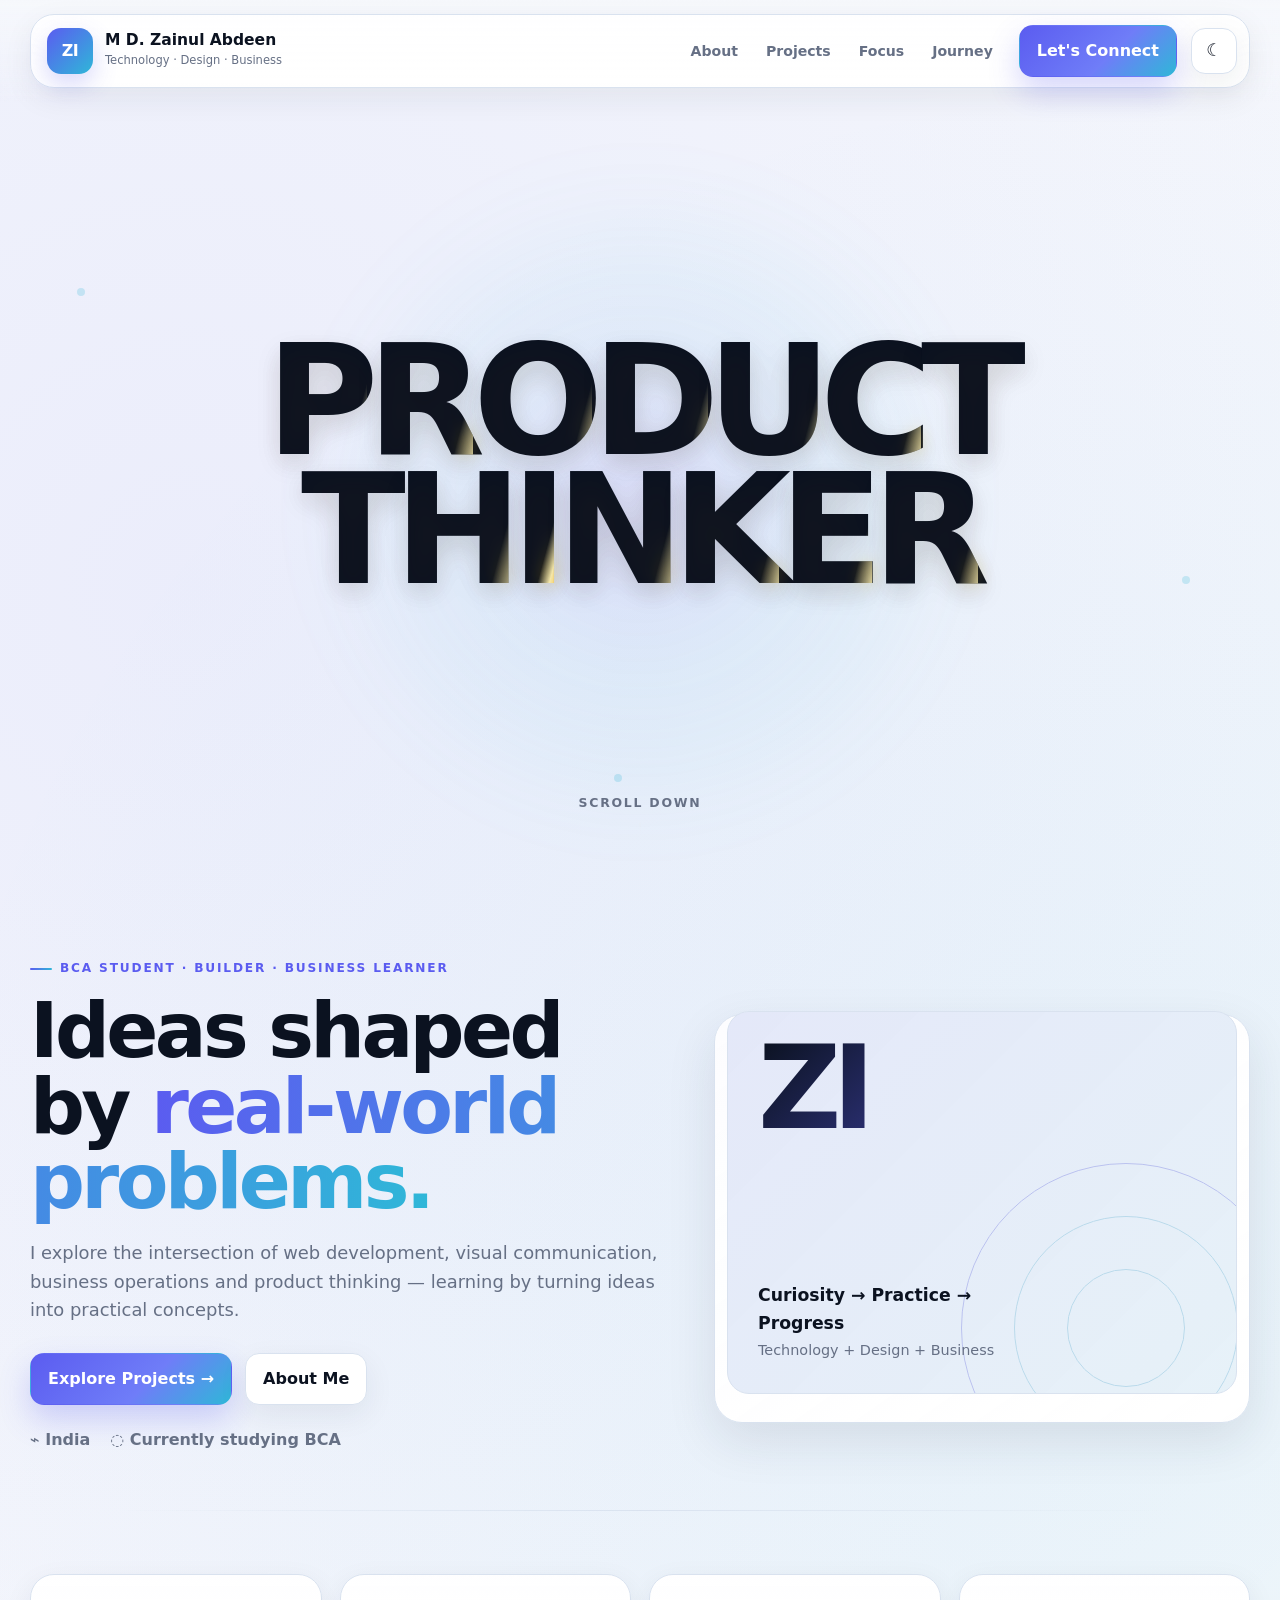
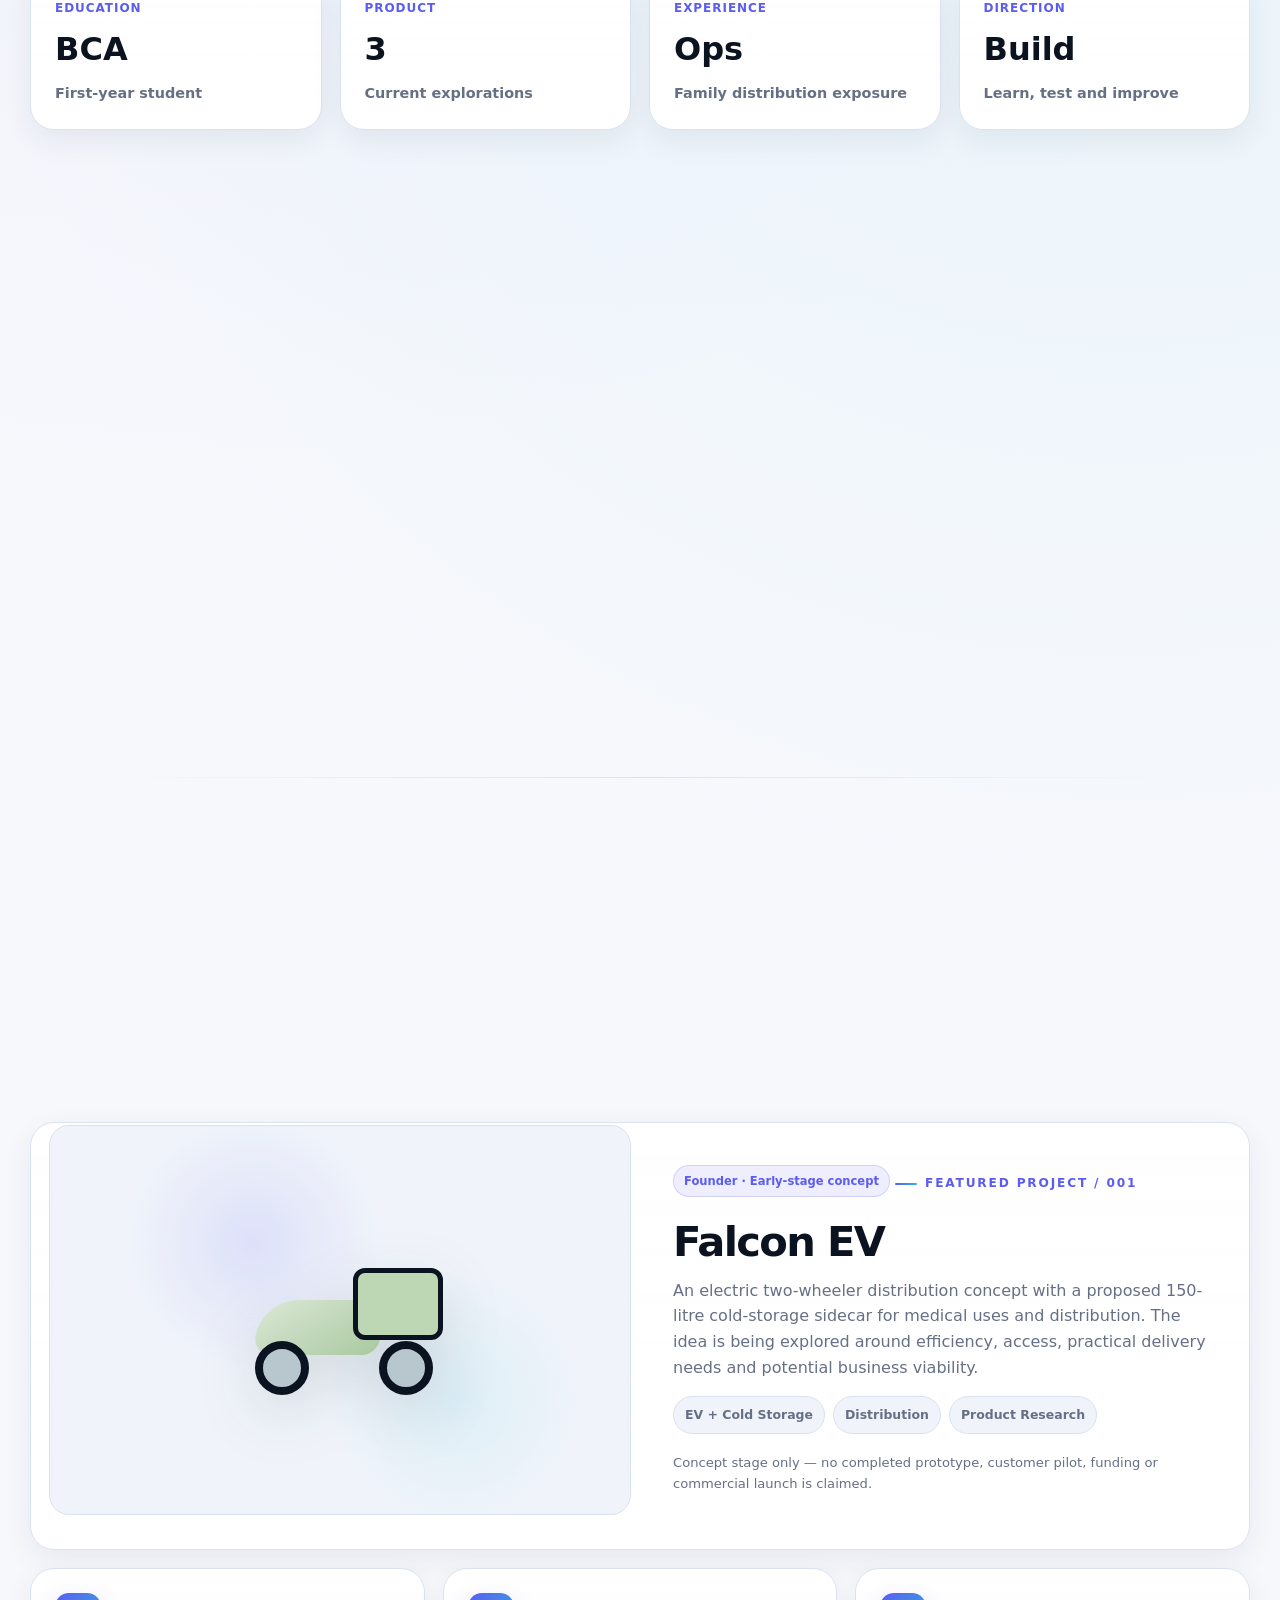
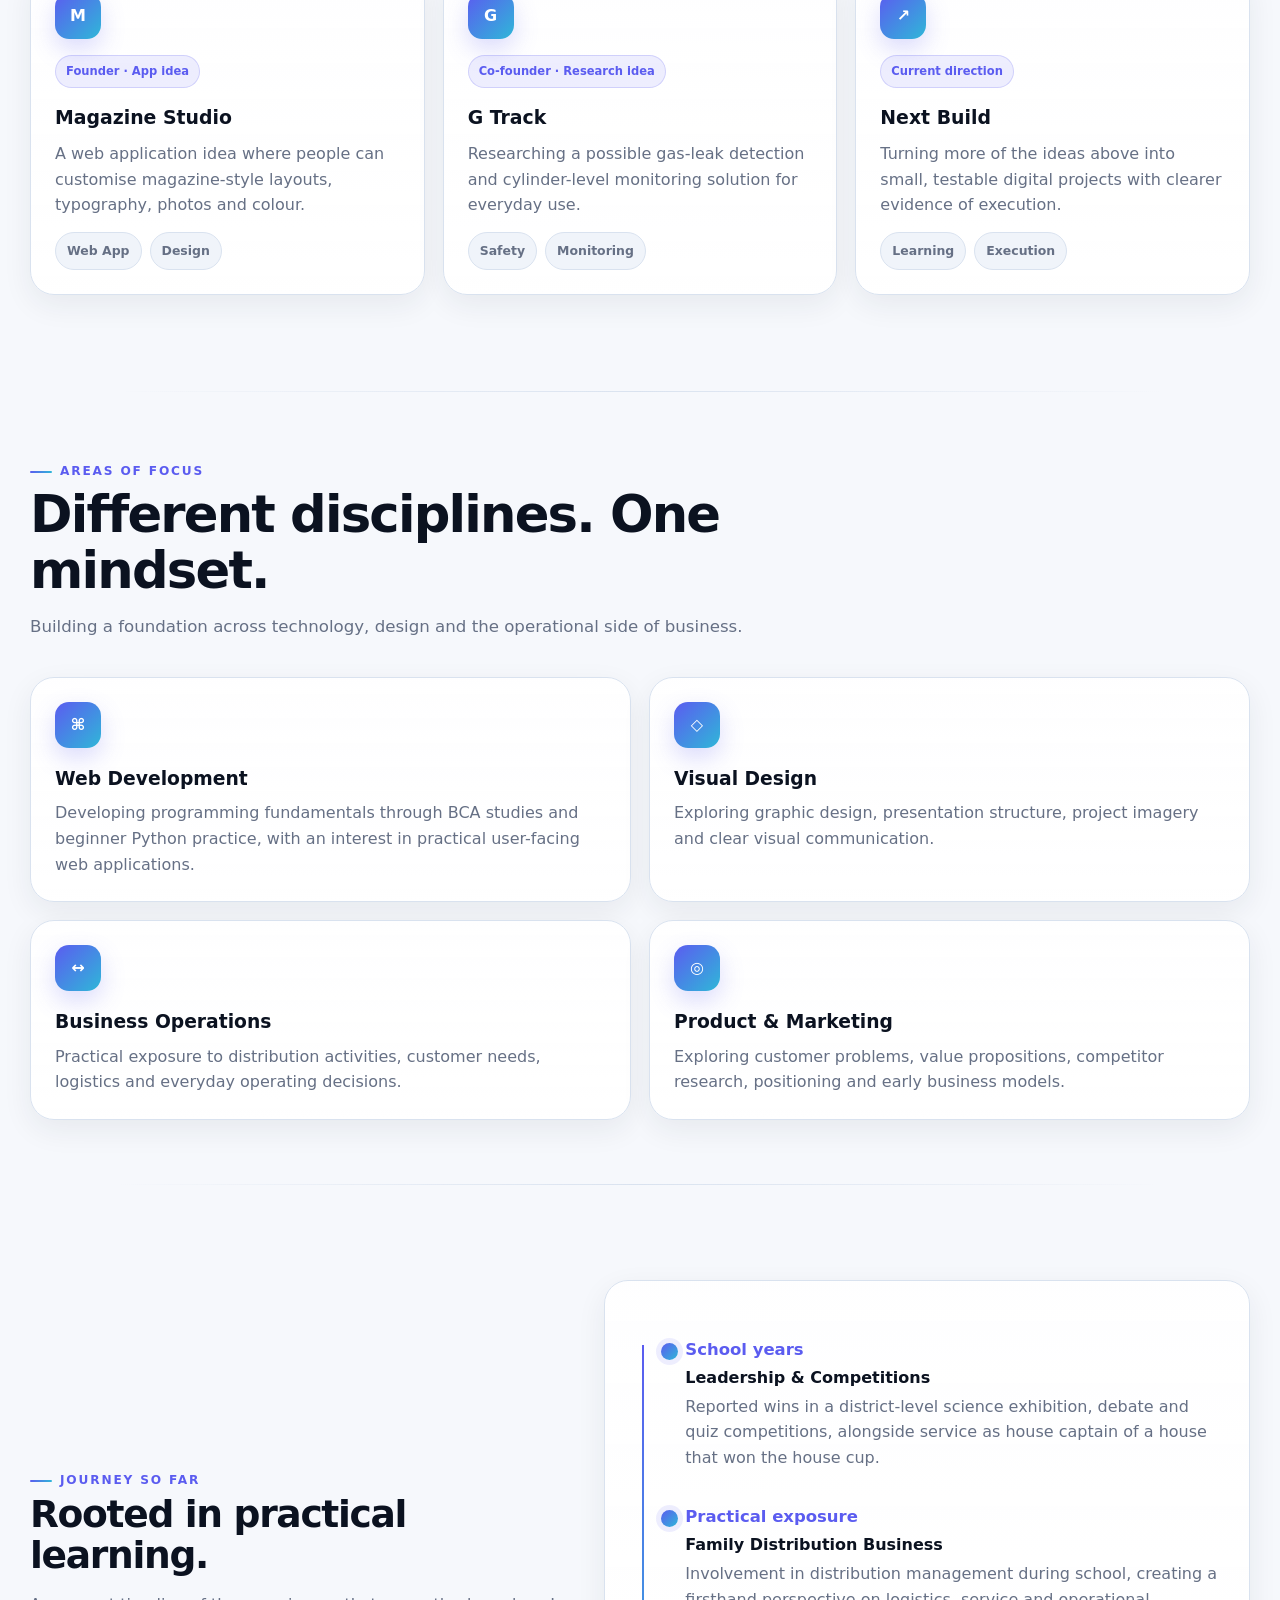
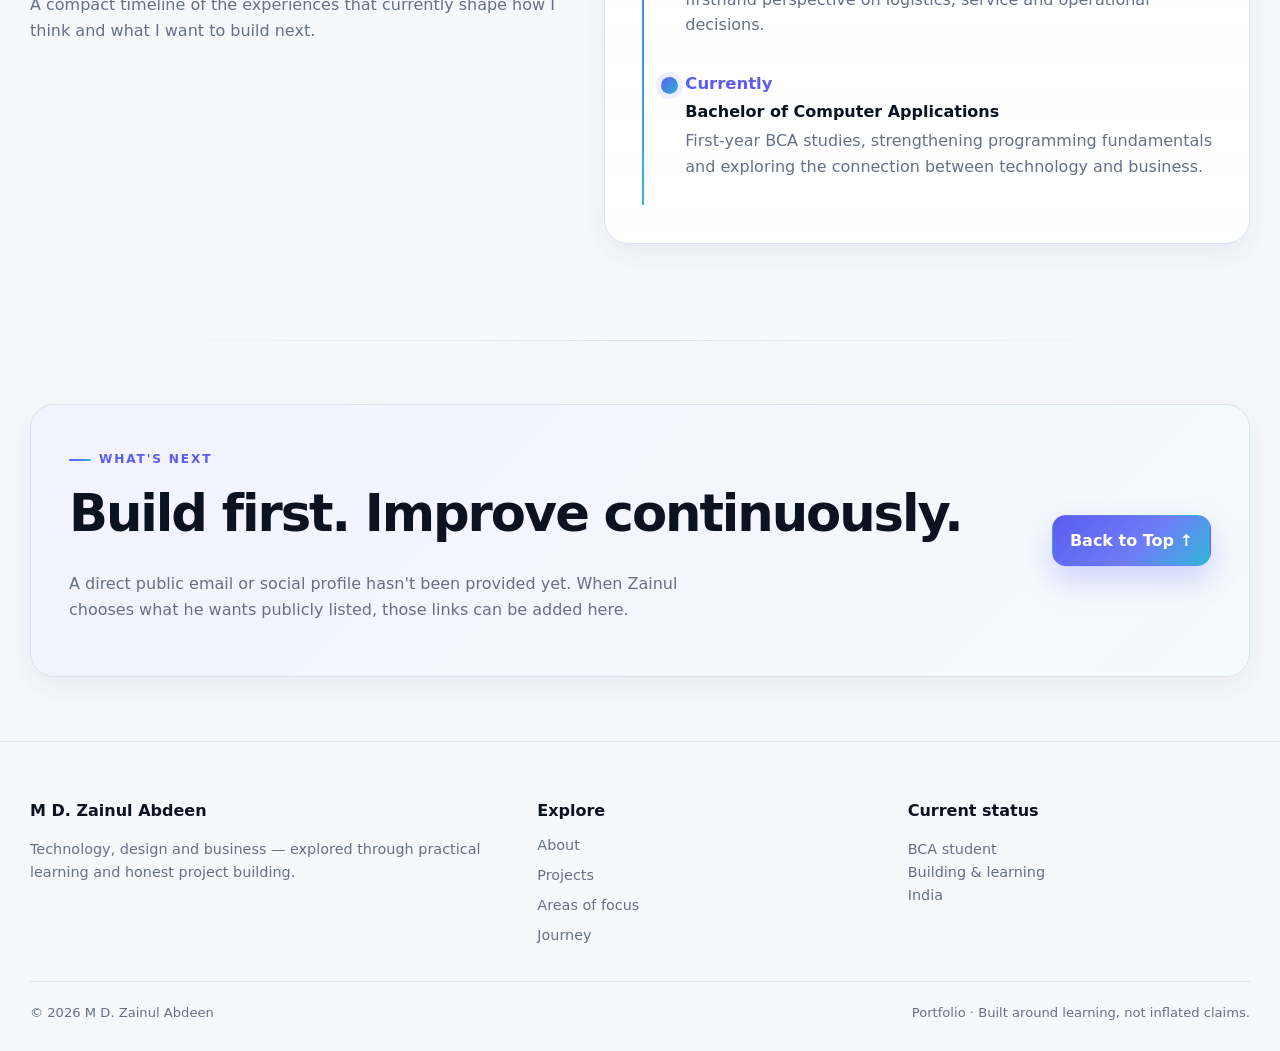
==== commit 1cc543db: "reorder Zainul journey timeline chronologically" ====
--- a/zainul/index.html
+++ b/zainul/index.html
@@ -566,9 +566,9 @@
         <div class="copy" data-reveal><div class="kicker">Journey so far</div><h3>Rooted in practical learning.</h3><p>A compact timeline of the experiences that currently shape how I think and what I want to build next.</p></div>
         <div class="neu" style="padding:30px" data-reveal>
           <div class="timeline">
+            <div class="timeline-item"><div class="timeline-year">School years</div><div class="timeline-title">Leadership & Competitions</div><p>Reported wins in a district-level science exhibition, debate and quiz competitions, alongside service as house captain of a house that won the house cup.</p></div>
+            <div class="timeline-item"><div class="timeline-year">Practical exposure</div><div class="timeline-title">Family Distribution Business</div><p>Involvement in distribution management during school, creating a firsthand perspective on logistics, service and operational decisions.</p></div>
             <div class="timeline-item"><div class="timeline-year">Currently</div><div class="timeline-title">Bachelor of Computer Applications</div><p>First-year BCA studies, strengthening programming fundamentals and exploring the connection between technology and business.</p></div>
-            <div class="timeline-item"><div class="timeline-year">Practical exposure</div><div class="timeline-title">Family Distribution Business</div><p>Involvement in distribution management during school, creating a firsthand perspective on logistics, service and operational decisions.</p></div>
-            <div class="timeline-item"><div class="timeline-year">School years</div><div class="timeline-title">Leadership & Competitions</div><p>Reported wins in a district-level science exhibition, debate and quiz competitions, alongside service as house captain of a house that won the house cup.</p></div>
           </div>
         </div>
       </div>
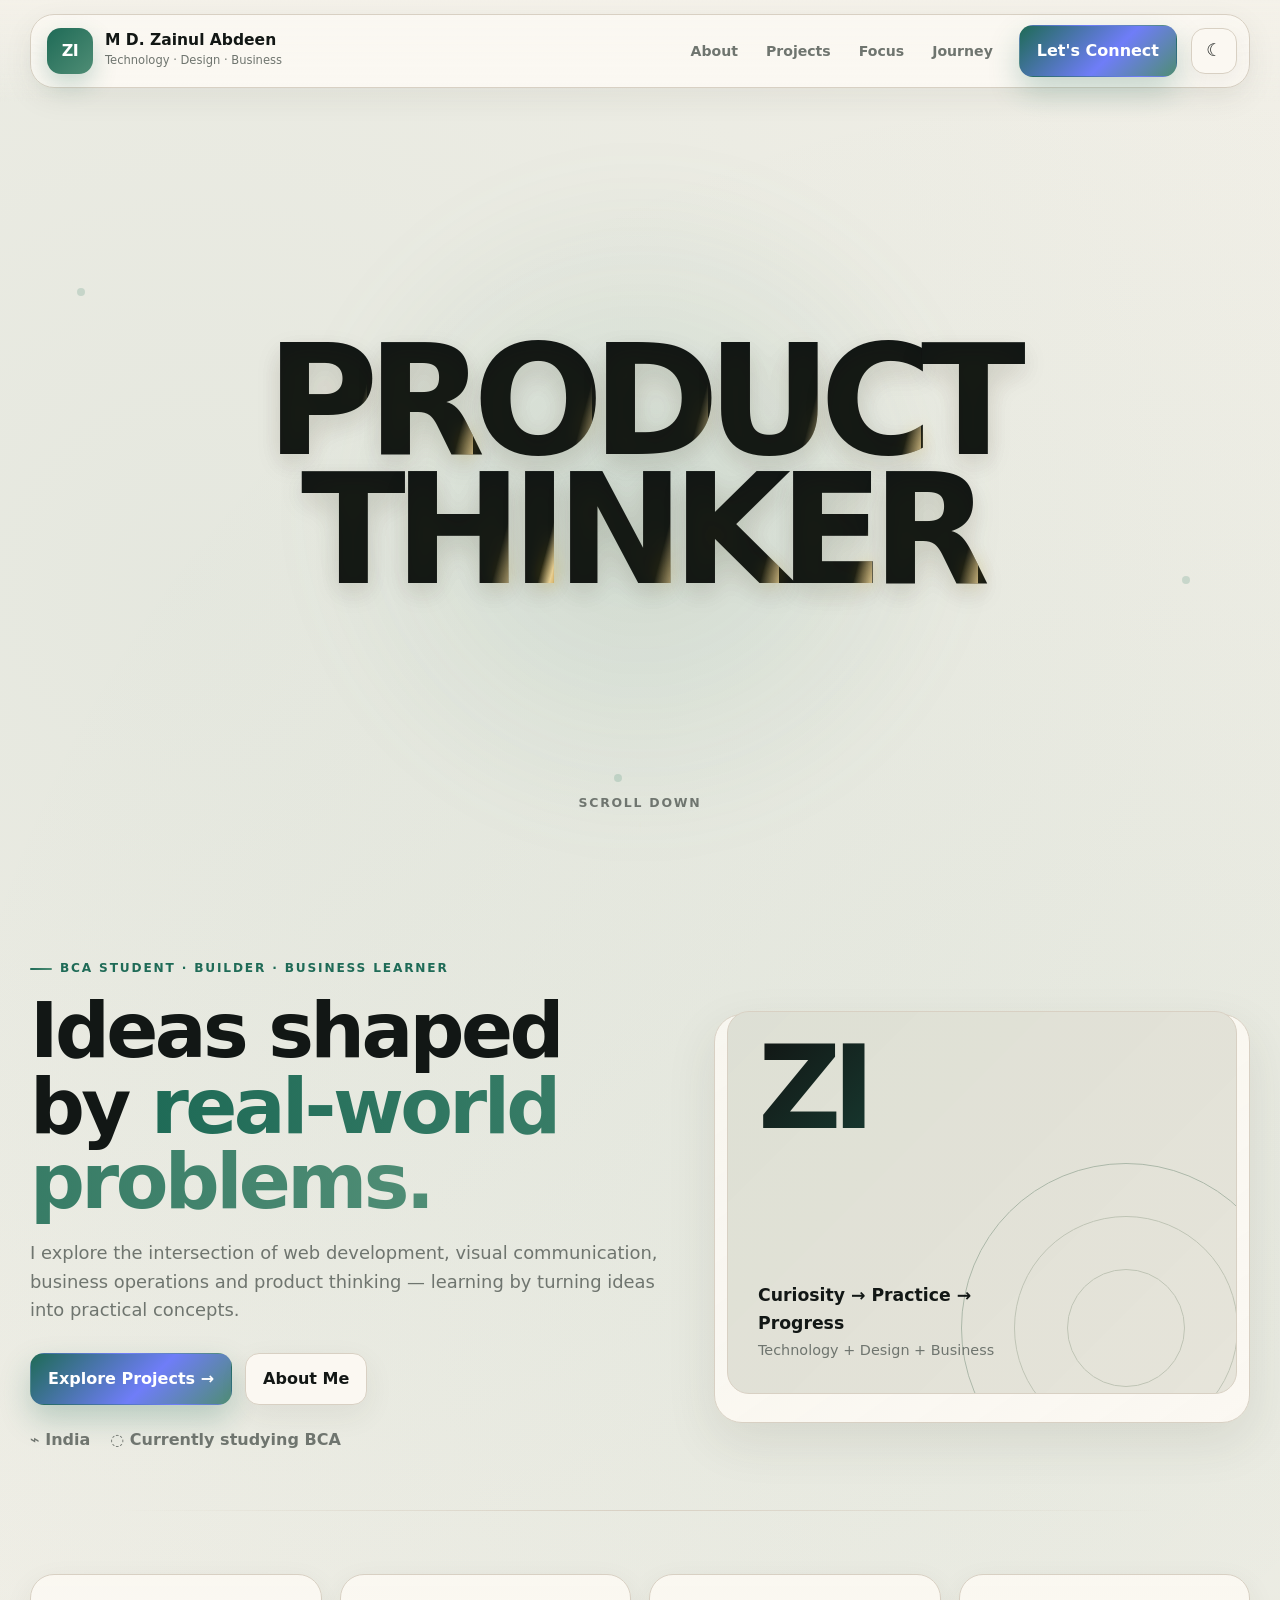
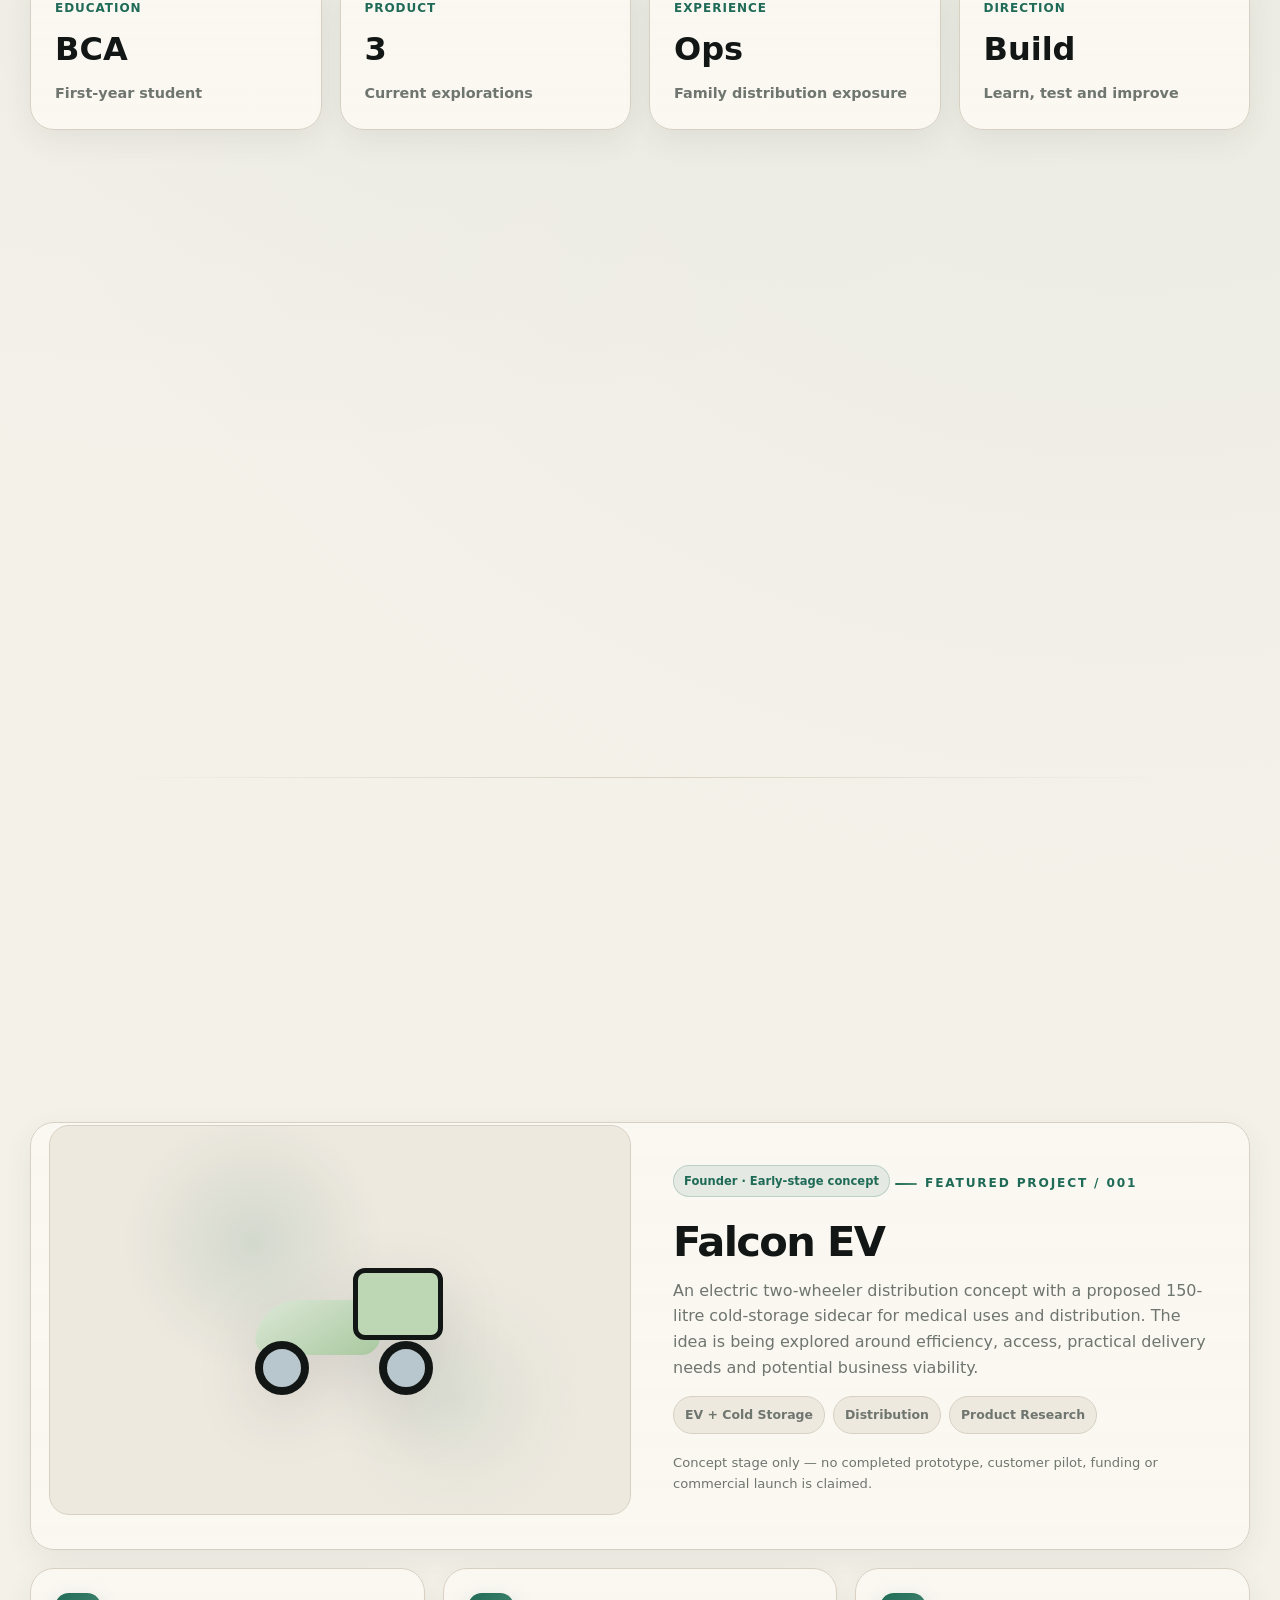
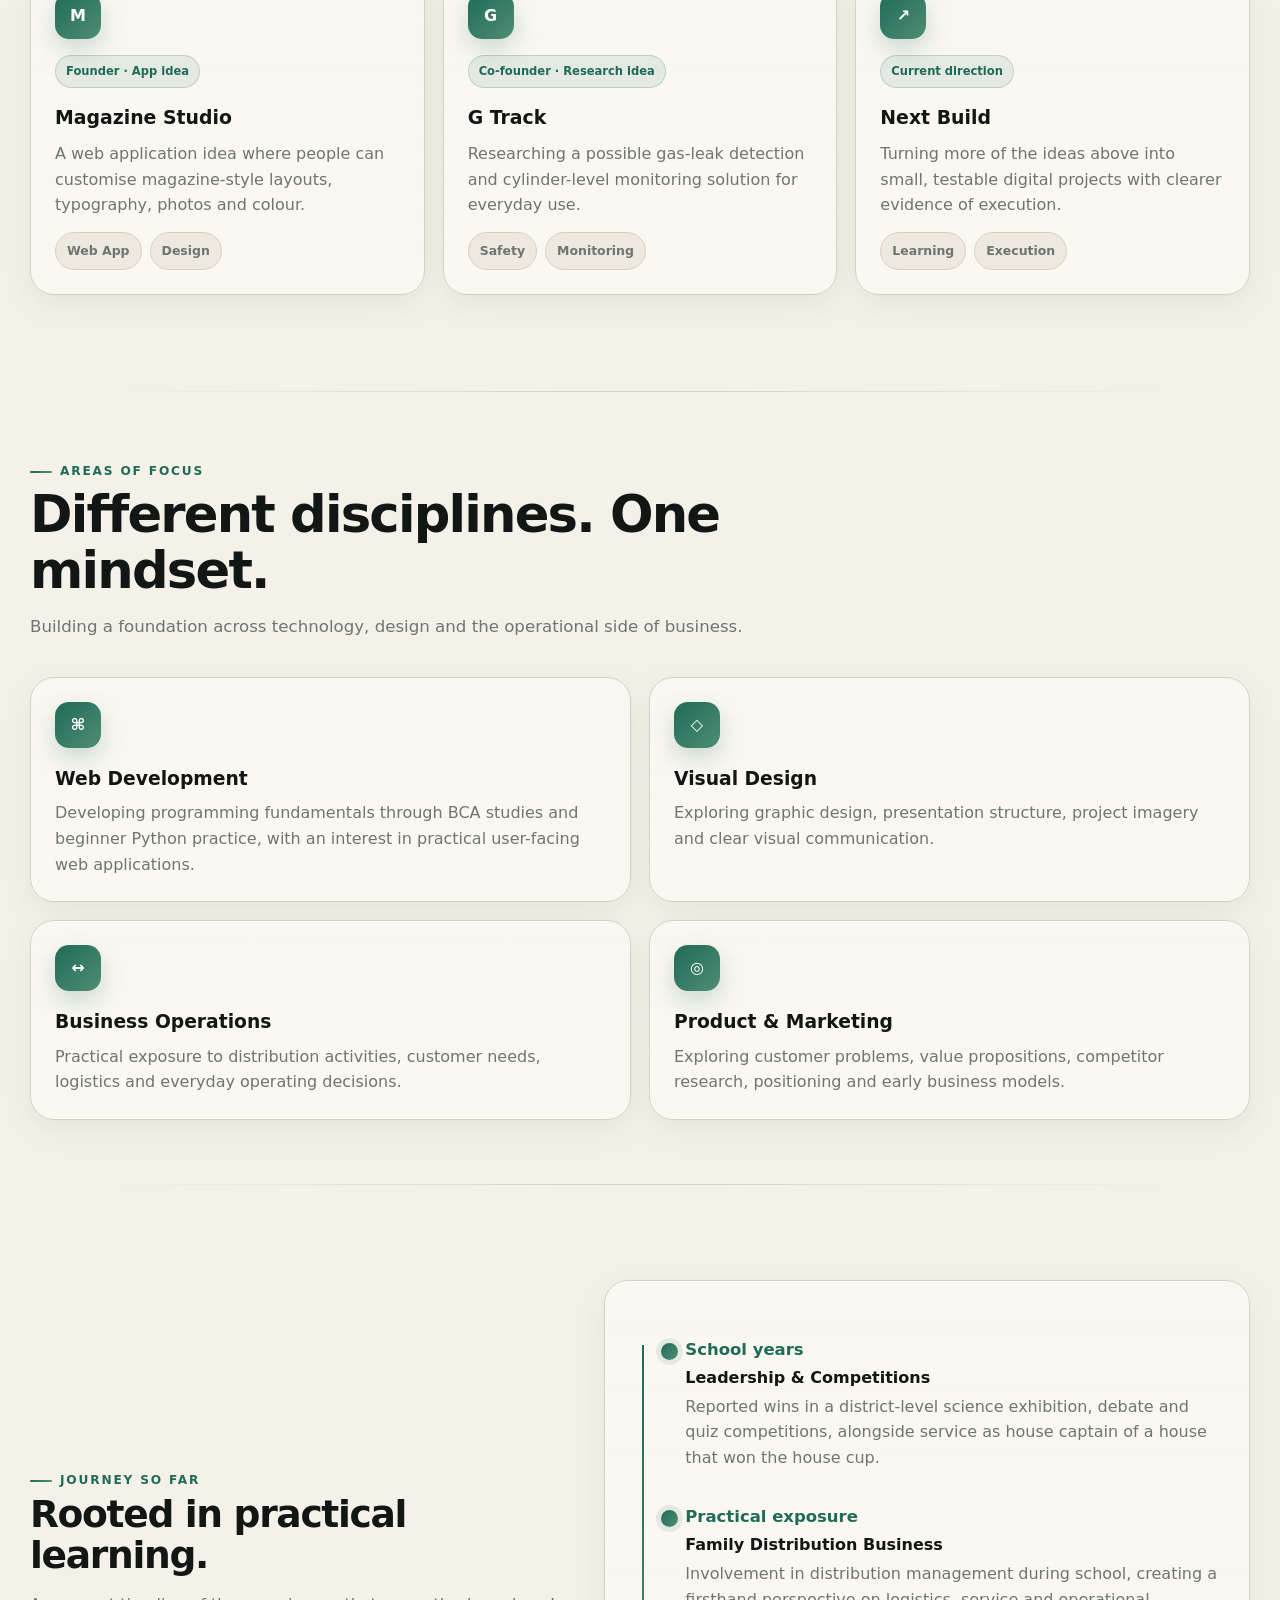
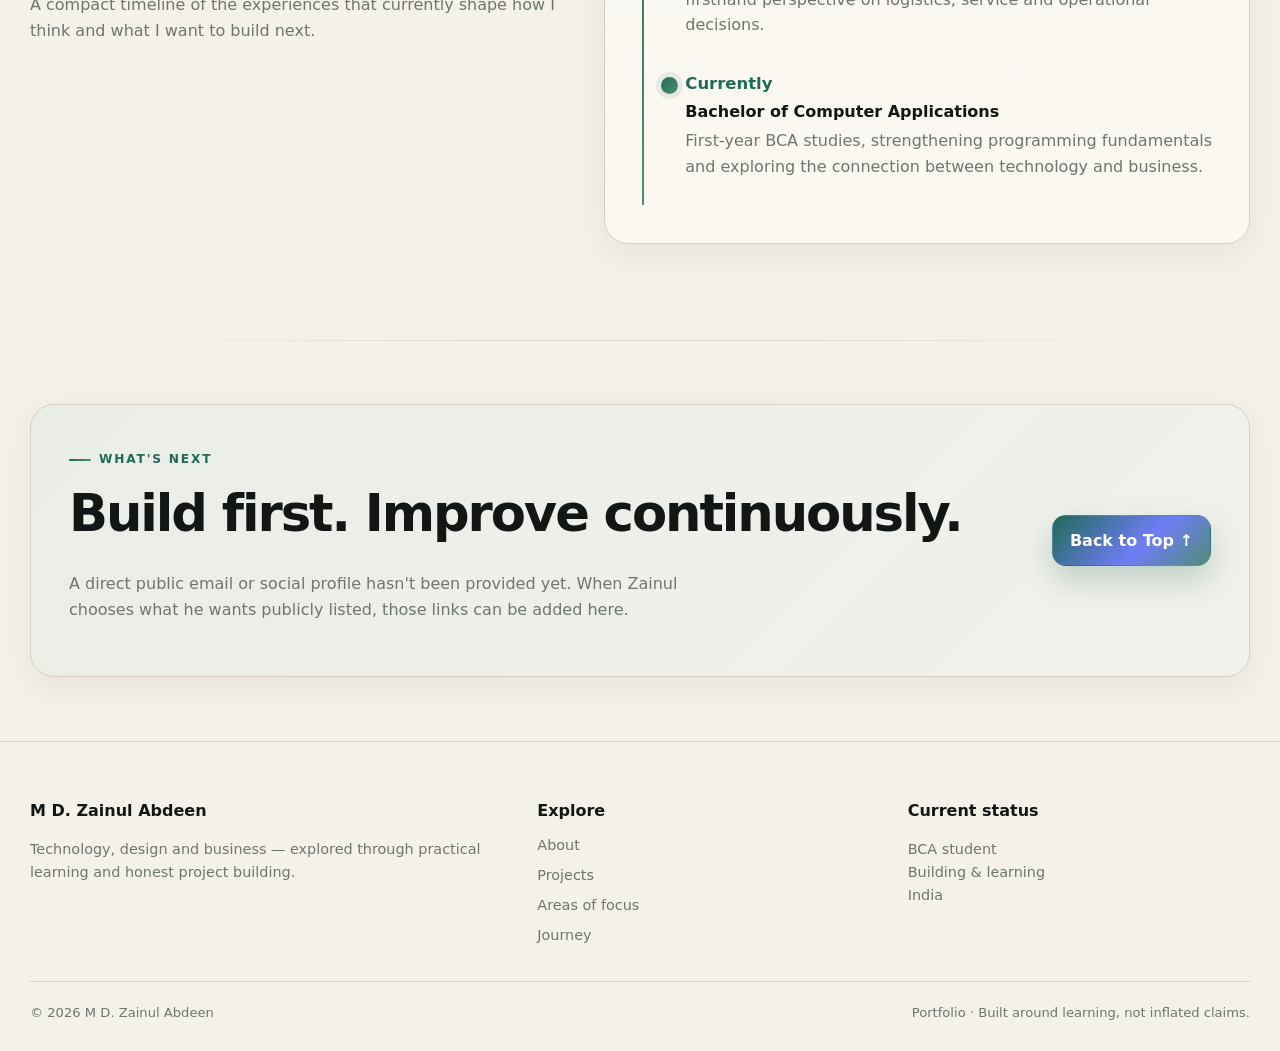
==== commit 1067d048: "refresh Zainul portfolio palette with ivory charcoal emerald and gold" ====
--- a/zainul/index.html
+++ b/zainul/index.html
@@ -10,46 +10,46 @@
   <title>M D. Zainul Abdeen — Portfolio</title>
   <style>
 :root{
-  --bg:#f6f8fc;
-  --surface:#ffffff;
-  --surface-2:#f0f4fa;
-  --surface-3:#e9eff7;
-  --text:#101828;
-  --muted:#667085;
-  --heading:#0b1220;
-  --line:#d9e2ef;
-  --line-strong:#c7d3e3;
-  --accent:#5b5cf0;
-  --accent-2:#2fb7d8;
-  --accent-3:#ff8a5b;
-  --accent-soft:rgba(91,92,240,.10);
-  --nav:rgba(255,255,255,.72);
-  --shadow:0 18px 50px rgba(29,41,57,.10);
-  --shadow-soft:0 10px 30px rgba(29,41,57,.07);
-  --shadow-hover:0 24px 70px rgba(29,41,57,.14);
+  --bg:#f4f1e9;
+  --surface:#fbf8f2;
+  --surface-2:#eee9df;
+  --surface-3:#e6dfd3;
+  --text:#1b211f;
+  --muted:#6f756f;
+  --heading:#121715;
+  --line:#d8d0c3;
+  --line-strong:#c7bcab;
+  --accent:#1f6b57;
+  --accent-2:#4f8d75;
+  --accent-3:#c79a4a;
+  --accent-soft:rgba(31,107,87,.10);
+  --nav:rgba(251,248,242,.78);
+  --shadow:0 18px 50px rgba(63,55,44,.10);
+  --shadow-soft:0 10px 30px rgba(63,55,44,.07);
+  --shadow-hover:0 24px 70px rgba(63,55,44,.14);
   --max:1220px;
   --radius-xl:30px;
   --radius-lg:24px;
   --radius-md:18px;
 }
 html[data-theme="dark"]{
-  --bg:#090d16;
-  --surface:#101725;
-  --surface-2:#121c2e;
-  --surface-3:#172236;
-  --text:#eaf0f7;
-  --muted:#97a6ba;
-  --heading:#f7f9fc;
-  --line:#24324a;
-  --line-strong:#30415e;
-  --accent:#8d86ff;
-  --accent-2:#45c7e5;
-  --accent-3:#ff9d75;
-  --accent-soft:rgba(141,134,255,.12);
-  --nav:rgba(12,18,30,.74);
-  --shadow:0 22px 58px rgba(0,0,0,.32);
-  --shadow-soft:0 12px 34px rgba(0,0,0,.25);
-  --shadow-hover:0 26px 78px rgba(0,0,0,.42);
+  --bg:#0f1412;
+  --surface:#151b18;
+  --surface-2:#1b231f;
+  --surface-3:#222c27;
+  --text:#edf2ee;
+  --muted:#9da99f;
+  --heading:#f7faf7;
+  --line:#2b3831;
+  --line-strong:#3b4b43;
+  --accent:#66c19f;
+  --accent-2:#8ad1b5;
+  --accent-3:#d5ad61;
+  --accent-soft:rgba(102,193,159,.12);
+  --nav:rgba(15,20,18,.78);
+  --shadow:0 22px 58px rgba(0,0,0,.34);
+  --shadow-soft:0 12px 34px rgba(0,0,0,.26);
+  --shadow-hover:0 26px 78px rgba(0,0,0,.44);
 }
 *{box-sizing:border-box}
 html{scroll-behavior:smooth}
@@ -57,8 +57,8 @@
   margin:0;
   color:var(--text);
   background:
-    radial-gradient(circle at 15% 10%,rgba(91,92,240,.07),transparent 28%),
-    radial-gradient(circle at 88% 22%,rgba(47,183,216,.07),transparent 26%),
+    radial-gradient(circle at 15% 10%,rgba(31,107,87,.07),transparent 28%),
+    radial-gradient(circle at 88% 22%,rgba(79,141,117,.07),transparent 26%),
     var(--bg);
   font-family:Inter,ui-sans-serif,system-ui,-apple-system,BlinkMacSystemFont,"Segoe UI",sans-serif;
   line-height:1.6;
@@ -67,8 +67,8 @@
 }
 html[data-theme="dark"] body{
   background:
-    radial-gradient(circle at 15% 12%,rgba(141,134,255,.10),transparent 28%),
-    radial-gradient(circle at 88% 18%,rgba(69,199,229,.07),transparent 26%),
+    radial-gradient(circle at 15% 12%,rgba(102,193,159,.10),transparent 28%),
+    radial-gradient(circle at 88% 18%,rgba(138,209,181,.07),transparent 26%),
     var(--bg);
 }
 a{color:inherit;text-decoration:none}
@@ -186,7 +186,7 @@
   content:attr(data-char);
   position:absolute;inset:0;
   color:transparent;
-  background:linear-gradient(105deg,transparent 0%,transparent 38%,#fff1b0 46%,#ffd76a 50%,#ffb300 54%,transparent 62%,transparent 100%);
+  background:linear-gradient(105deg,transparent 0%,transparent 38%,#f3d99a 46%,#d9b15f 50%,#b8862f 54%,transparent 62%,transparent 100%);
   background-size:260% 100%;
   -webkit-background-clip:text;background-clip:text;
   filter:drop-shadow(0 0 8px rgba(255,193,7,.45));
@@ -196,7 +196,7 @@
 }
 .slogan-glow{
   position:absolute;width:58%;aspect-ratio:1;border-radius:50%;
-  background:radial-gradient(circle,rgba(91,92,240,.12),rgba(47,183,216,.06) 42%,transparent 70%);
+  background:radial-gradient(circle,rgba(31,107,87,.12),rgba(79,141,117,.06) 42%,transparent 70%);
   filter:blur(28px);animation:breathe 5.5s ease-in-out infinite;pointer-events:none;
 }
 .scroll-cue{
@@ -211,7 +211,7 @@
   position:relative;overflow:hidden;
 }
 .scroll-cue-line:after{
-  content:"";position:absolute;left:0;top:-14px;width:1px;height:14px;background:#ffd76a;
+  content:"";position:absolute;left:0;top:-14px;width:1px;height:14px;background:#d9b15f;
   box-shadow:0 0 10px rgba(255,215,106,.8);
   animation:scrollDrop 1.8s ease-in-out infinite;
 }
@@ -253,7 +253,7 @@
   aspect-ratio:4/3;border-radius:22px;padding:30px;position:relative;overflow:hidden;
   display:flex;flex-direction:column;justify-content:space-between;
   background:
-    linear-gradient(135deg,rgba(91,92,240,.08),rgba(47,183,216,.05)),
+    linear-gradient(135deg,rgba(31,107,87,.08),rgba(79,141,117,.05)),
     var(--surface-2);
   border:1px solid var(--line);
 }
@@ -289,7 +289,7 @@
   border:1px solid var(--line);box-shadow:var(--shadow-soft);
 }
 .about-visual{
-  height:100%;min-height:330px;border-radius:20px;background:linear-gradient(135deg,rgba(91,92,240,.06),rgba(47,183,216,.04)),var(--surface-2);
+  height:100%;min-height:330px;border-radius:20px;background:linear-gradient(135deg,rgba(31,107,87,.06),rgba(79,141,117,.04)),var(--surface-2);
   display:grid;place-items:center;padding:24px;border:1px solid var(--line);
 }
 .about-visual .stack{display:grid;gap:12px;width:min(320px,100%)}
@@ -327,8 +327,8 @@
 .featured-visual{
   min-height:340px;border-radius:20px;
   background:
-    radial-gradient(circle at 35% 30%,rgba(91,92,240,.13),transparent 28%),
-    radial-gradient(circle at 70% 70%,rgba(47,183,216,.10),transparent 26%),
+    radial-gradient(circle at 35% 30%,rgba(31,107,87,.13),transparent 28%),
+    radial-gradient(circle at 70% 70%,rgba(79,141,117,.10),transparent 26%),
     var(--surface-2);
   border:1px solid var(--line);display:grid;place-items:center;position:relative;overflow:hidden;
 }
@@ -351,7 +351,7 @@
 .timeline-year{font-weight:900;color:var(--accent);font-size:1.03rem}.timeline-title{font-weight:900;color:var(--heading);margin:2px 0 3px}.timeline-item p{color:var(--muted);margin:.2rem 0}
 .contact-card{
   padding:38px;display:grid;grid-template-columns:1fr auto;gap:28px;align-items:center;
-  background:linear-gradient(135deg,rgba(91,92,240,.08),rgba(47,183,216,.05)),var(--surface);
+  background:linear-gradient(135deg,rgba(31,107,87,.08),rgba(79,141,117,.05)),var(--surface);
 }
 .contact-card h2{font-size:clamp(2rem,4vw,3.2rem);color:var(--heading);margin:.25rem 0;letter-spacing:-.04em}.contact-card p{color:var(--muted);max-width:640px}
 .footer{padding:56px 0 28px;border-top:1px solid var(--line)}
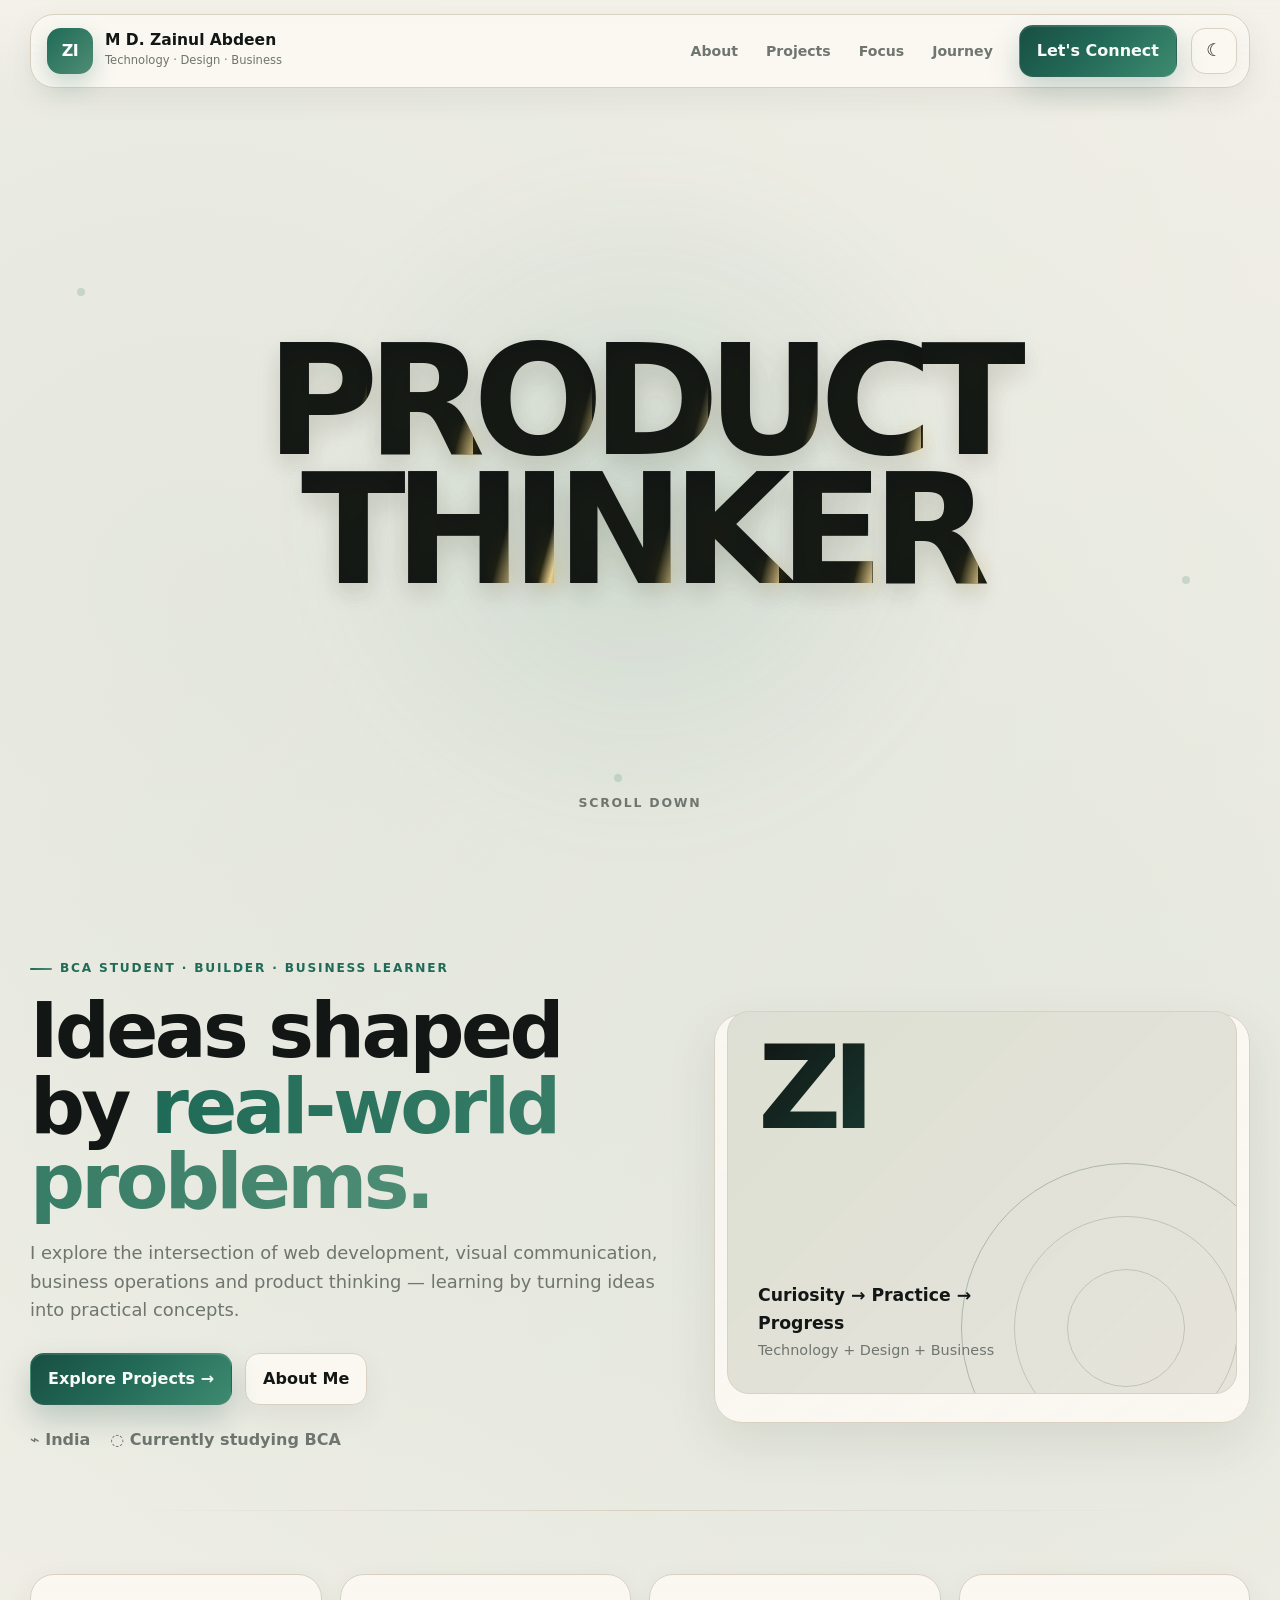
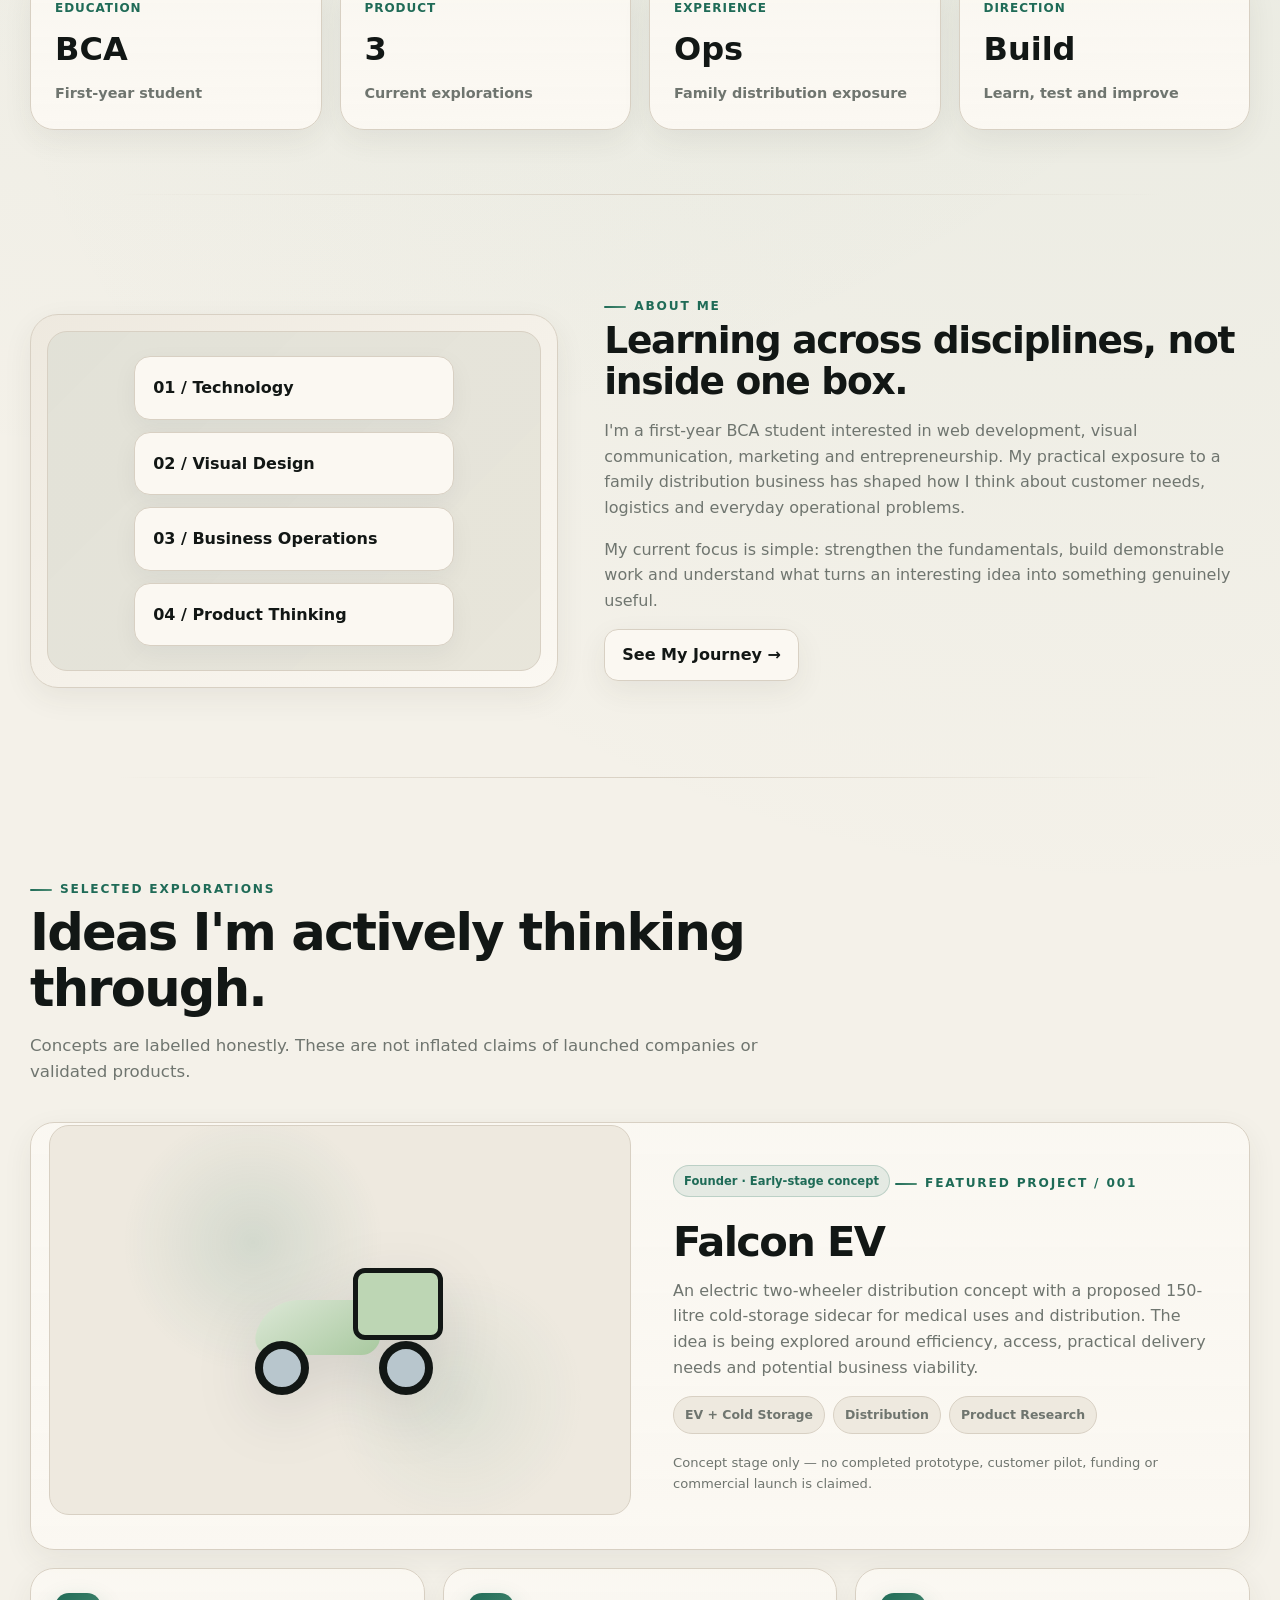
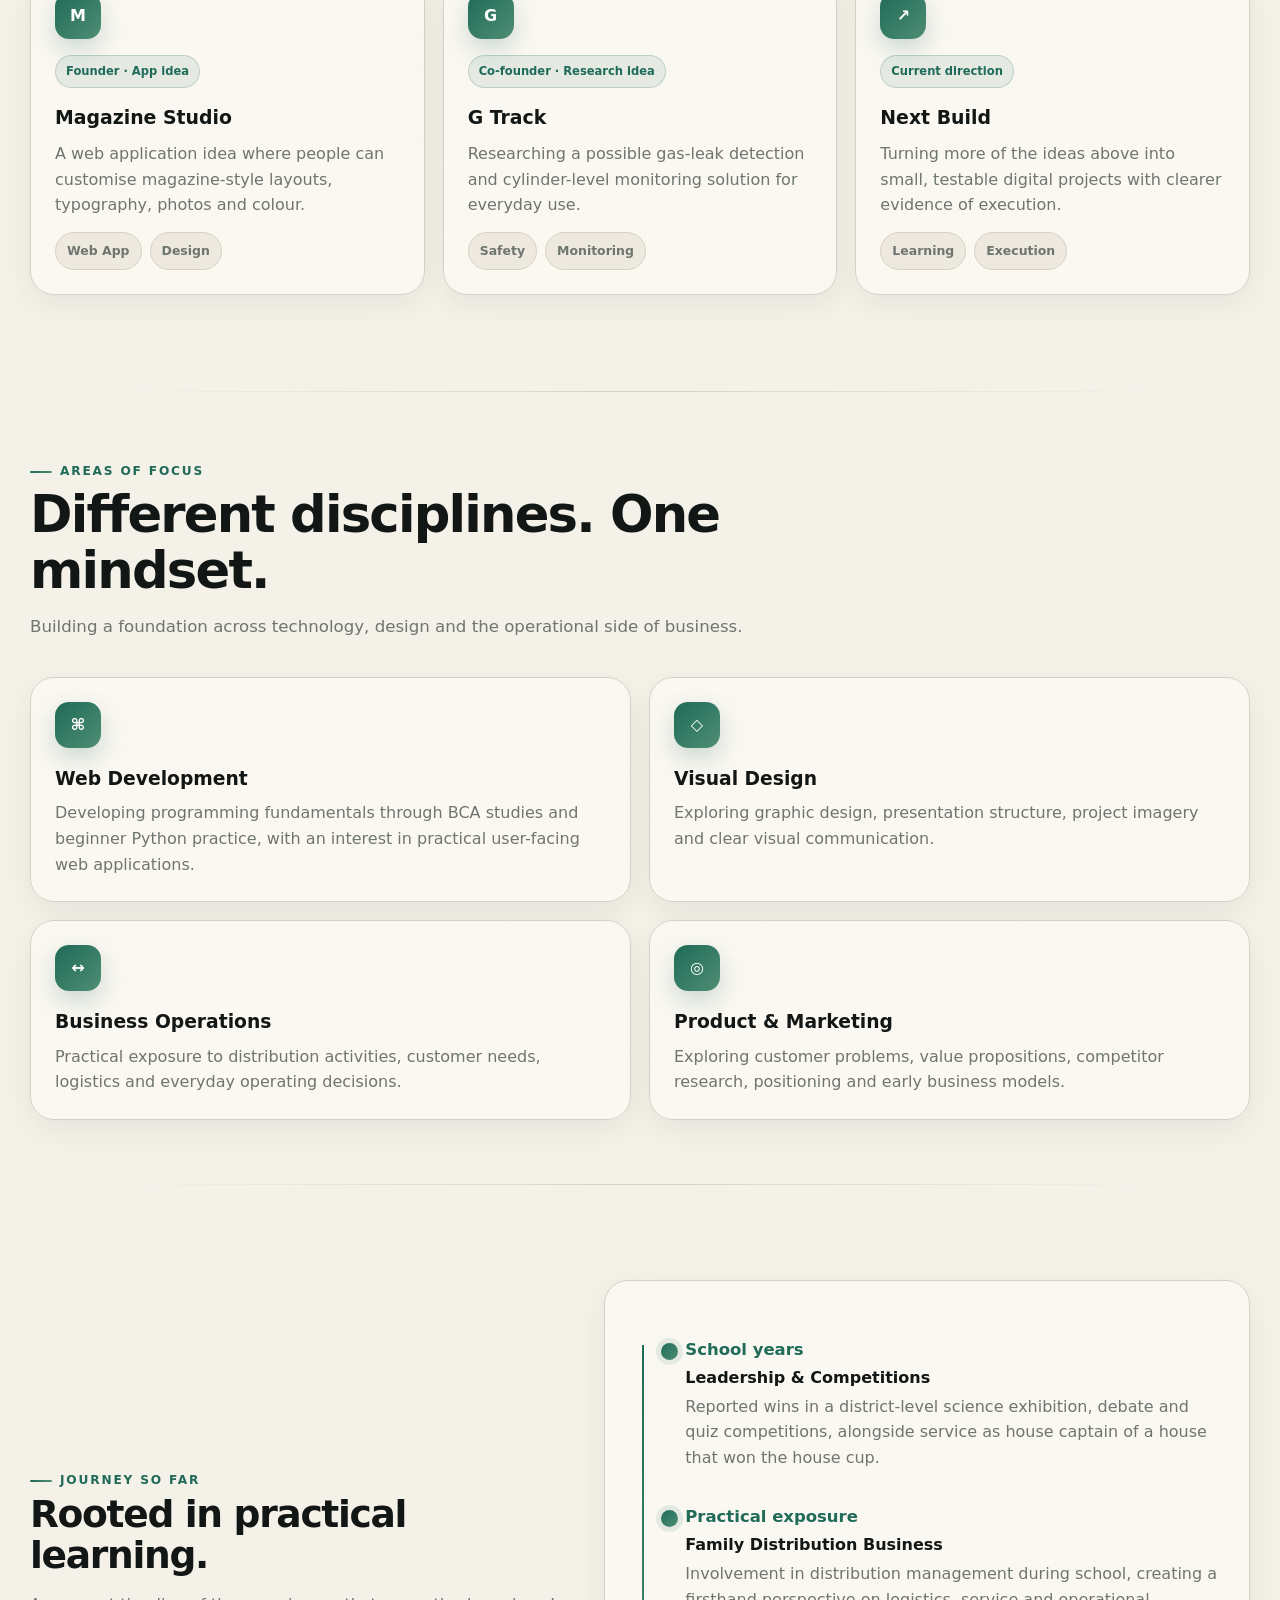
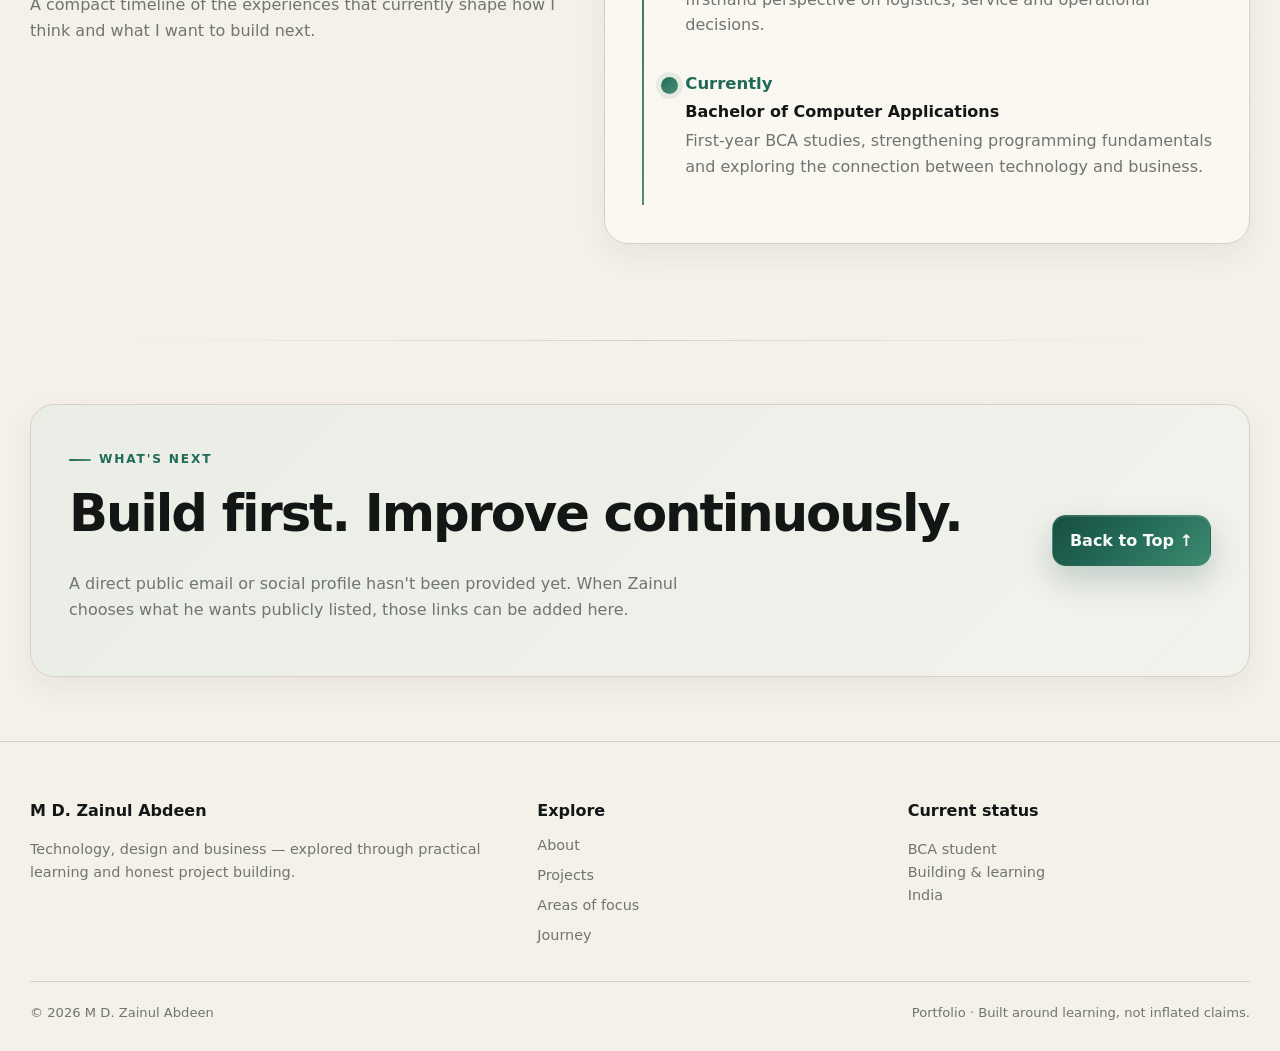
==== commit a0b91e39: "refine primary CTAs with emerald and jade gradient" ====
--- a/zainul/index.html
+++ b/zainul/index.html
@@ -151,9 +151,21 @@
 }
 .neu-btn:hover{transform:translateY(-2px);box-shadow:var(--shadow);border-color:var(--line-strong)}
 .neu-btn.primary{
-  border-color:transparent;color:#fff;
-  background:linear-gradient(135deg,var(--accent),#6f7df8 58%,var(--accent-2));
-  box-shadow:0 14px 30px color-mix(in srgb,var(--accent) 25%,transparent);
+  position:relative;overflow:hidden;
+  border-color:rgba(255,255,255,.08);color:#f7fbf8;
+  background:linear-gradient(135deg,#184f43 0%,#236957 46%,#3e8b70 100%);
+  box-shadow:0 14px 30px rgba(24,79,67,.22),inset 0 1px 0 rgba(255,255,255,.12);
+}
+.neu-btn.primary::before{
+  content:"";position:absolute;inset:0;
+  background:linear-gradient(110deg,transparent 0%,rgba(255,255,255,.05) 36%,rgba(215,181,105,.18) 50%,rgba(255,255,255,.05) 64%,transparent 100%);
+  transform:translateX(-120%);transition:transform .55s ease;pointer-events:none;
+}
+.neu-btn.primary:hover::before{transform:translateX(120%)}
+html[data-theme="dark"] .neu-btn.primary{
+  color:#f3fbf7;
+  background:linear-gradient(135deg,#1d5b4d 0%,#2f8069 52%,#4a9f80 100%);
+  box-shadow:0 14px 34px rgba(0,0,0,.32),0 0 0 1px rgba(102,193,159,.08) inset;
 }
 .theme-toggle{
   width:46px;height:46px;border-radius:14px;border:1px solid var(--line);
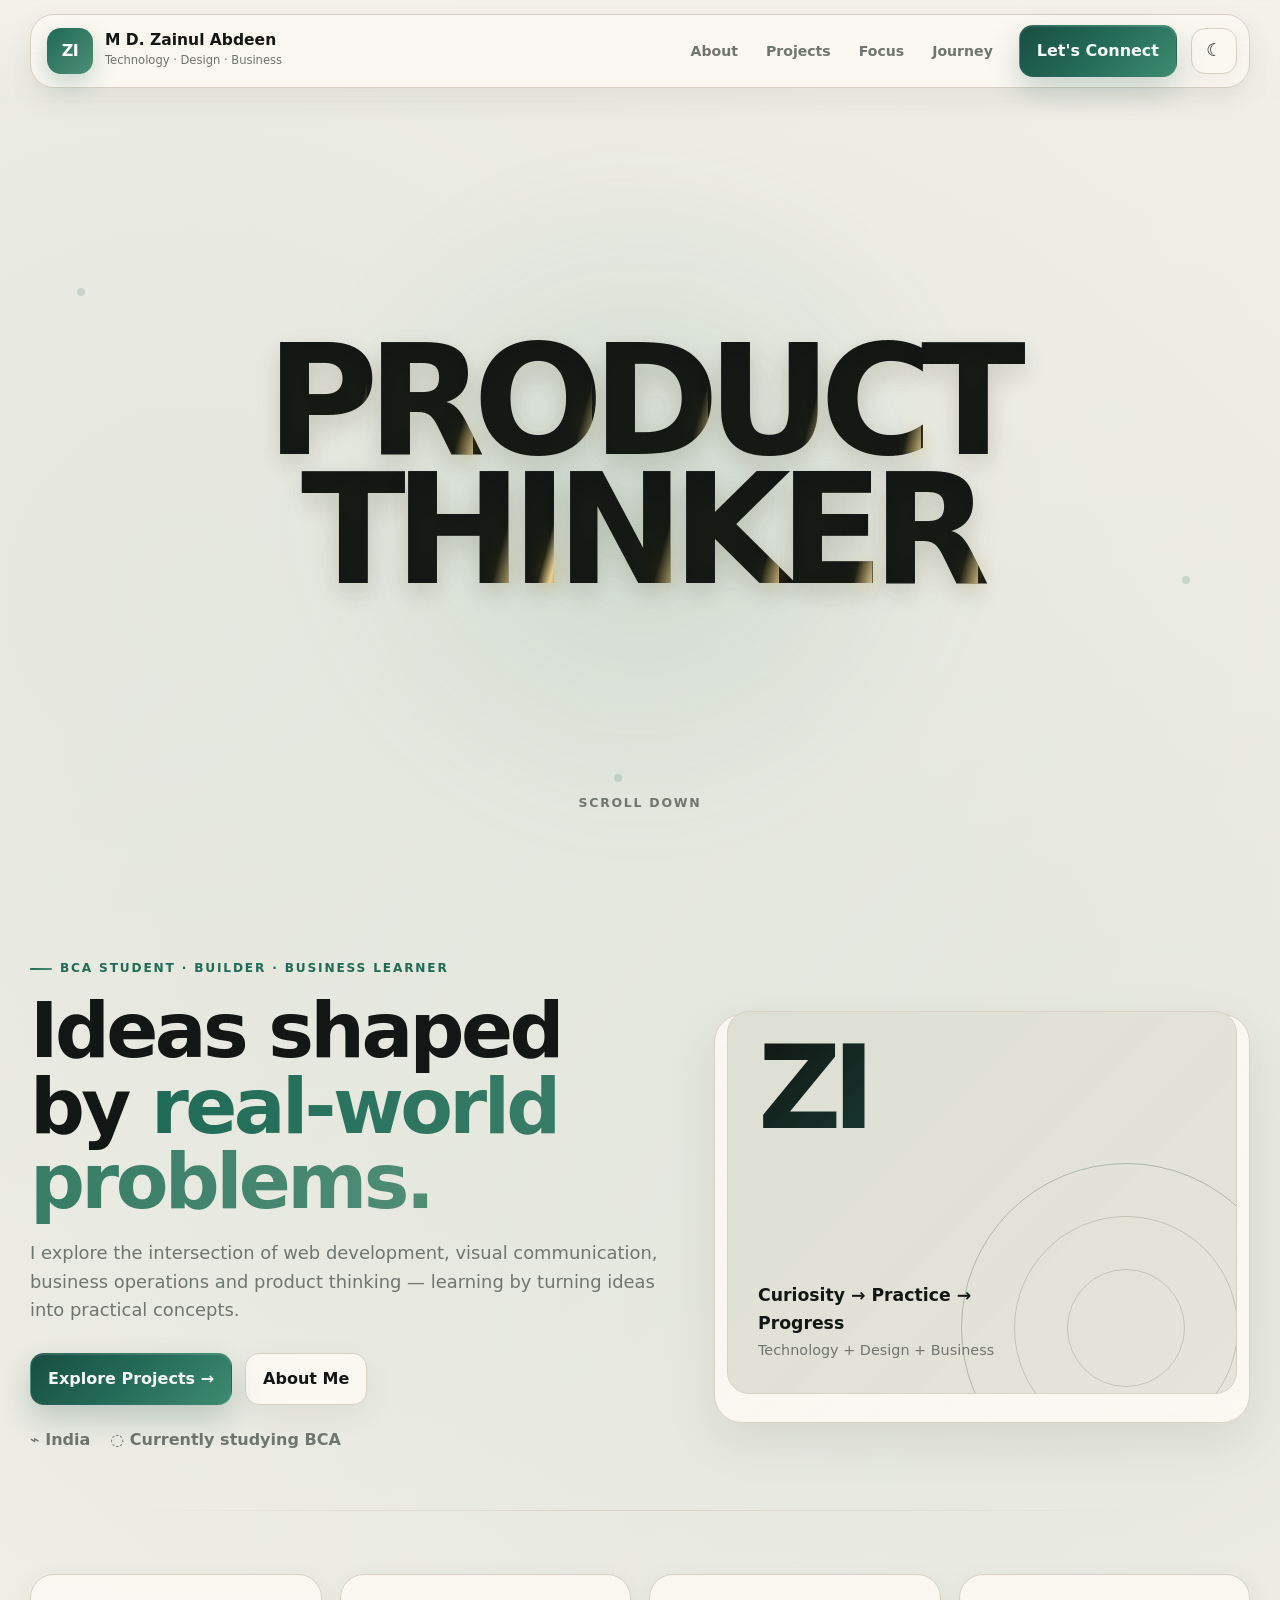
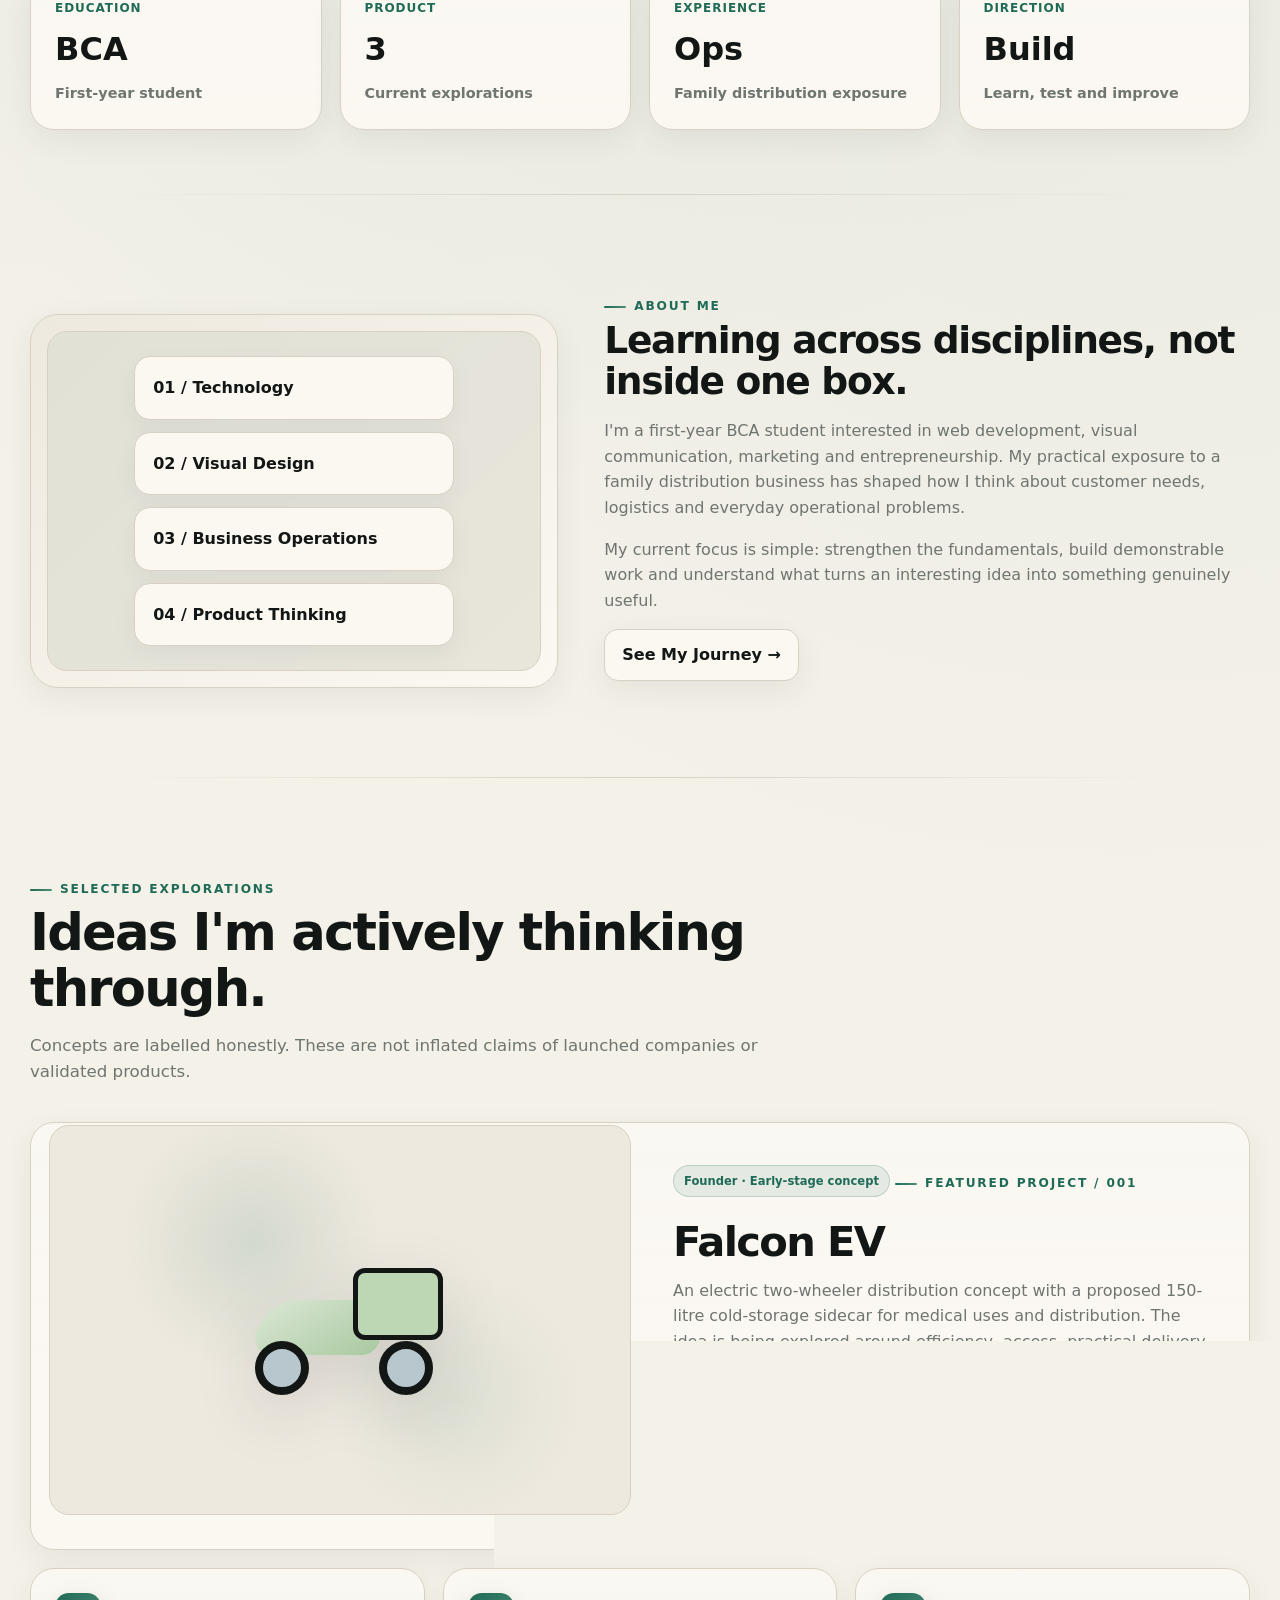
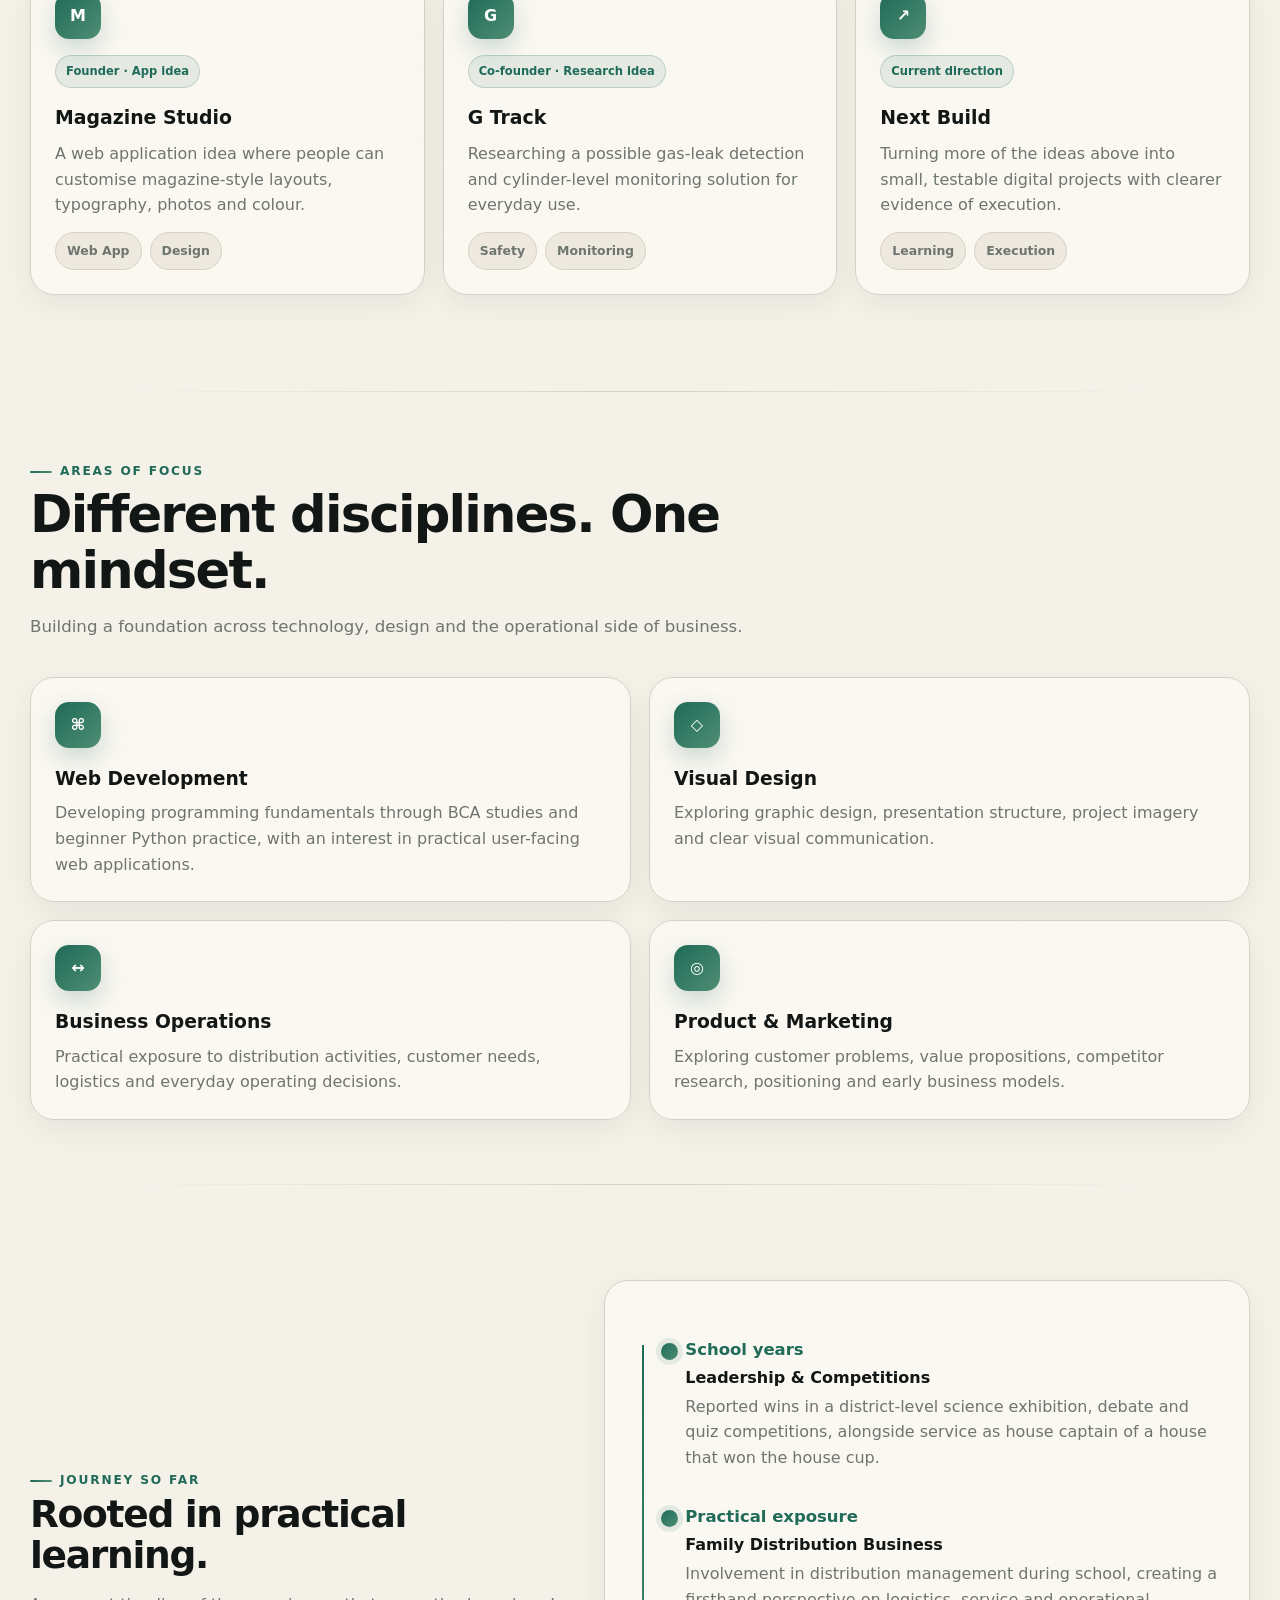
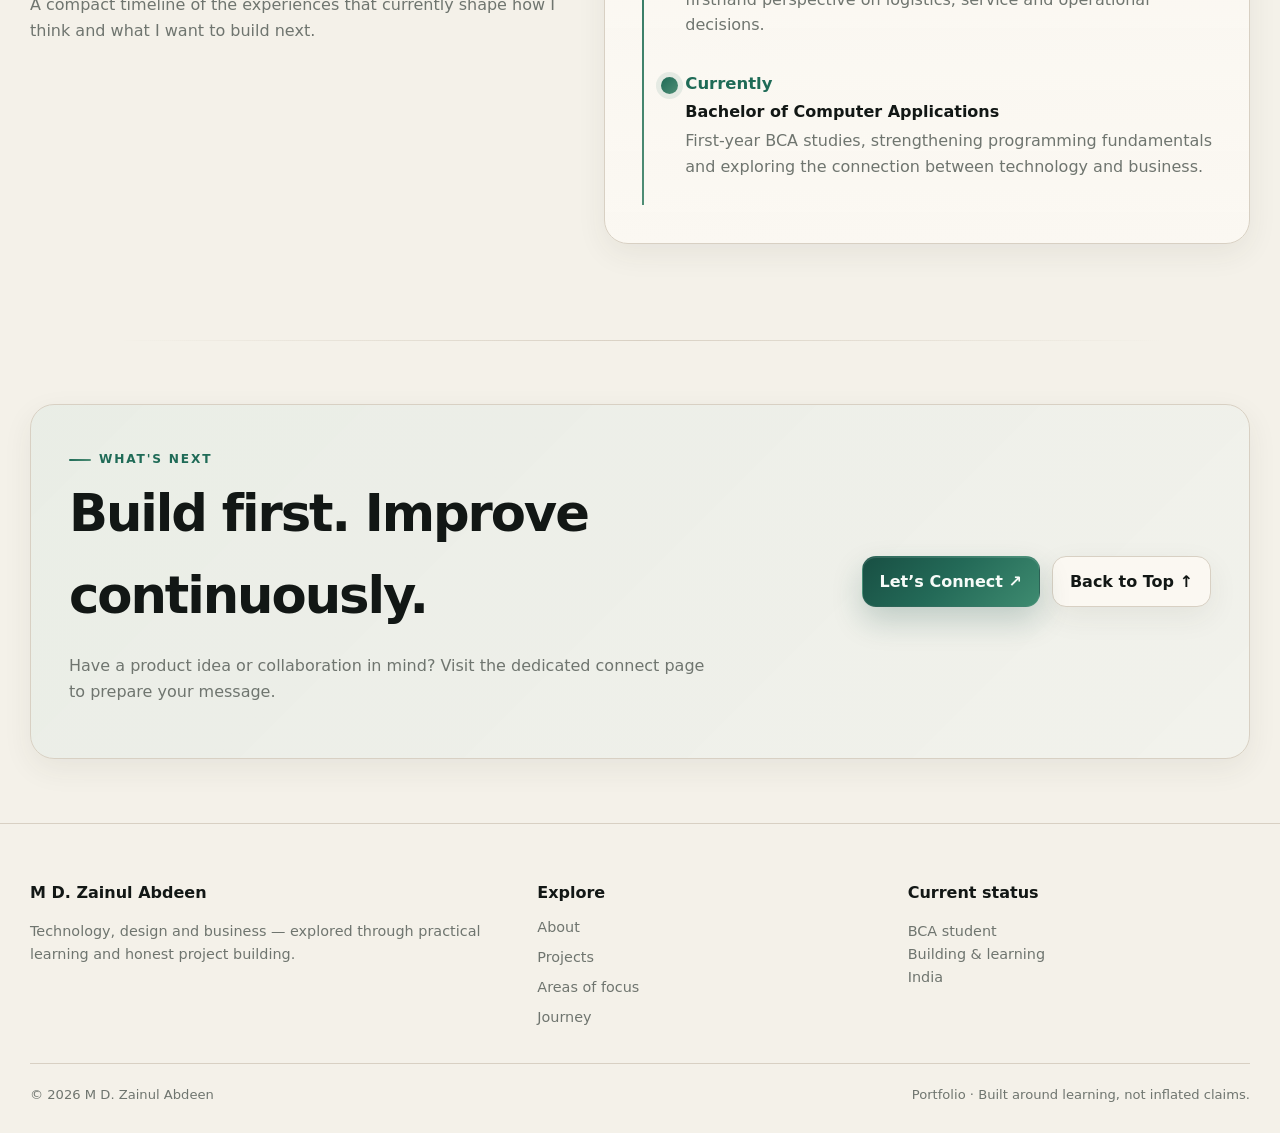
==== commit 43f26acb: "link Zainul portfolio CTAs to dedicated connect page" ====
--- a/zainul/index.html
+++ b/zainul/index.html
@@ -440,12 +440,12 @@
         <a class="nav-link" href="#focus">Focus</a>
         <a class="nav-link" href="#journey">Journey</a>
       </div>
-      <a class="neu-btn primary" href="#contact">Let's Connect</a>
+      <a class="neu-btn primary" href="./contact/">Let's Connect</a>
       <button class="theme-toggle" id="themeToggle" type="button" aria-label="Switch to dark mode" title="Toggle dark mode"><span id="themeIcon" aria-hidden="true">☾</span></button>
       <button class="menu-btn" id="menuBtn" aria-label="Open navigation" aria-expanded="false">☰</button>
     </nav>
     <div class="mobile-menu neu" id="mobileMenu">
-      <a href="#about">About</a><a href="#projects">Projects</a><a href="#focus">Focus</a><a href="#journey">Journey</a><a href="#contact">Contact</a>
+      <a href="#about">About</a><a href="#projects">Projects</a><a href="#focus">Focus</a><a href="#journey">Journey</a><a href="./contact/">Contact</a>
     </div>
   </div>
 
@@ -588,8 +588,8 @@
 
     <section class="section tight" id="contact">
       <div class="container contact-card neu" data-reveal>
-        <div><div class="kicker">What's next</div><h2>Build first. Improve continuously.</h2><p>A direct public email or social profile hasn't been provided yet. When Zainul chooses what he wants publicly listed, those links can be added here.</p></div>
-        <a class="neu-btn primary" href="#top">Back to Top ↑</a>
+        <div><div class="kicker">What's next</div><h2>Build first. Improve continuously.</h2><p>Have a product idea or collaboration in mind? Visit the dedicated connect page to prepare your message.</p></div>
+        <div style="display:flex;gap:12px;flex-wrap:wrap"><a class="neu-btn primary" href="./contact/">Let’s Connect ↗</a><a class="neu-btn" href="#top">Back to Top ↑</a></div>
       </div>
     </section>
   </main>
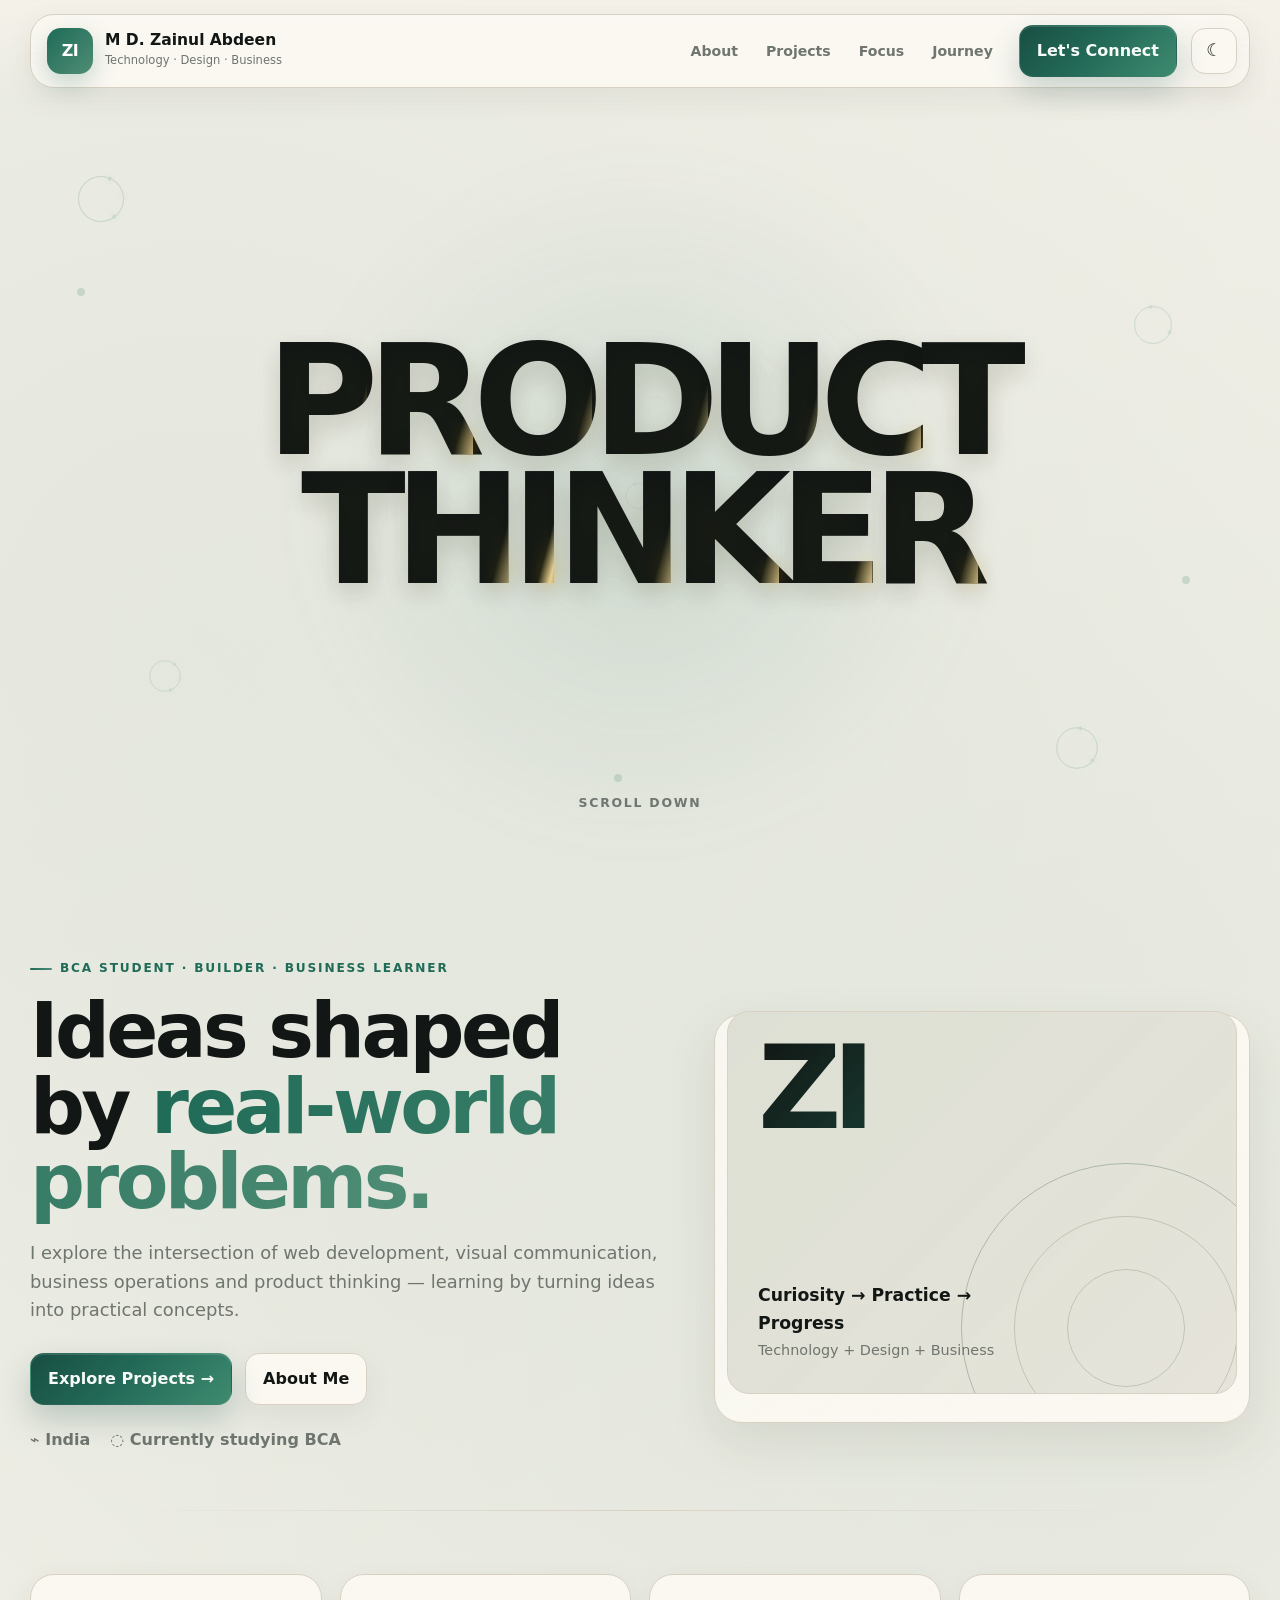
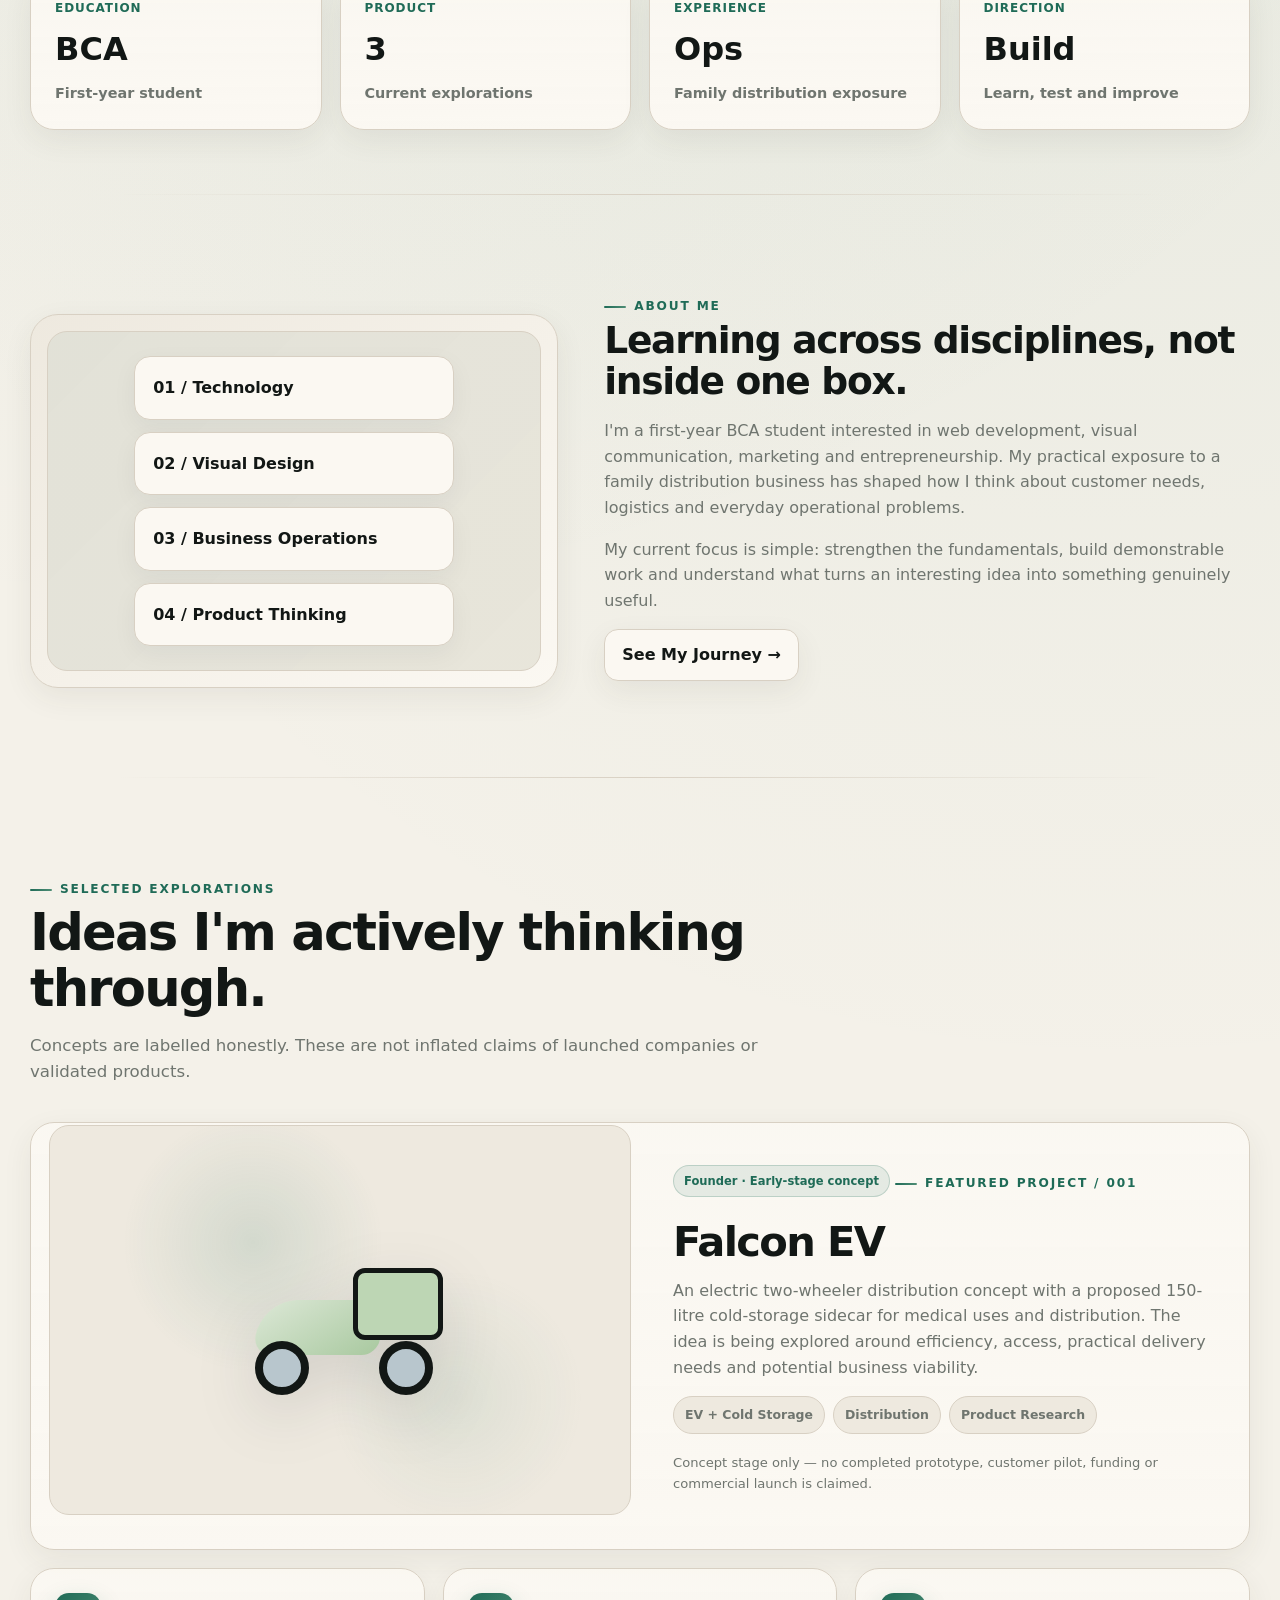
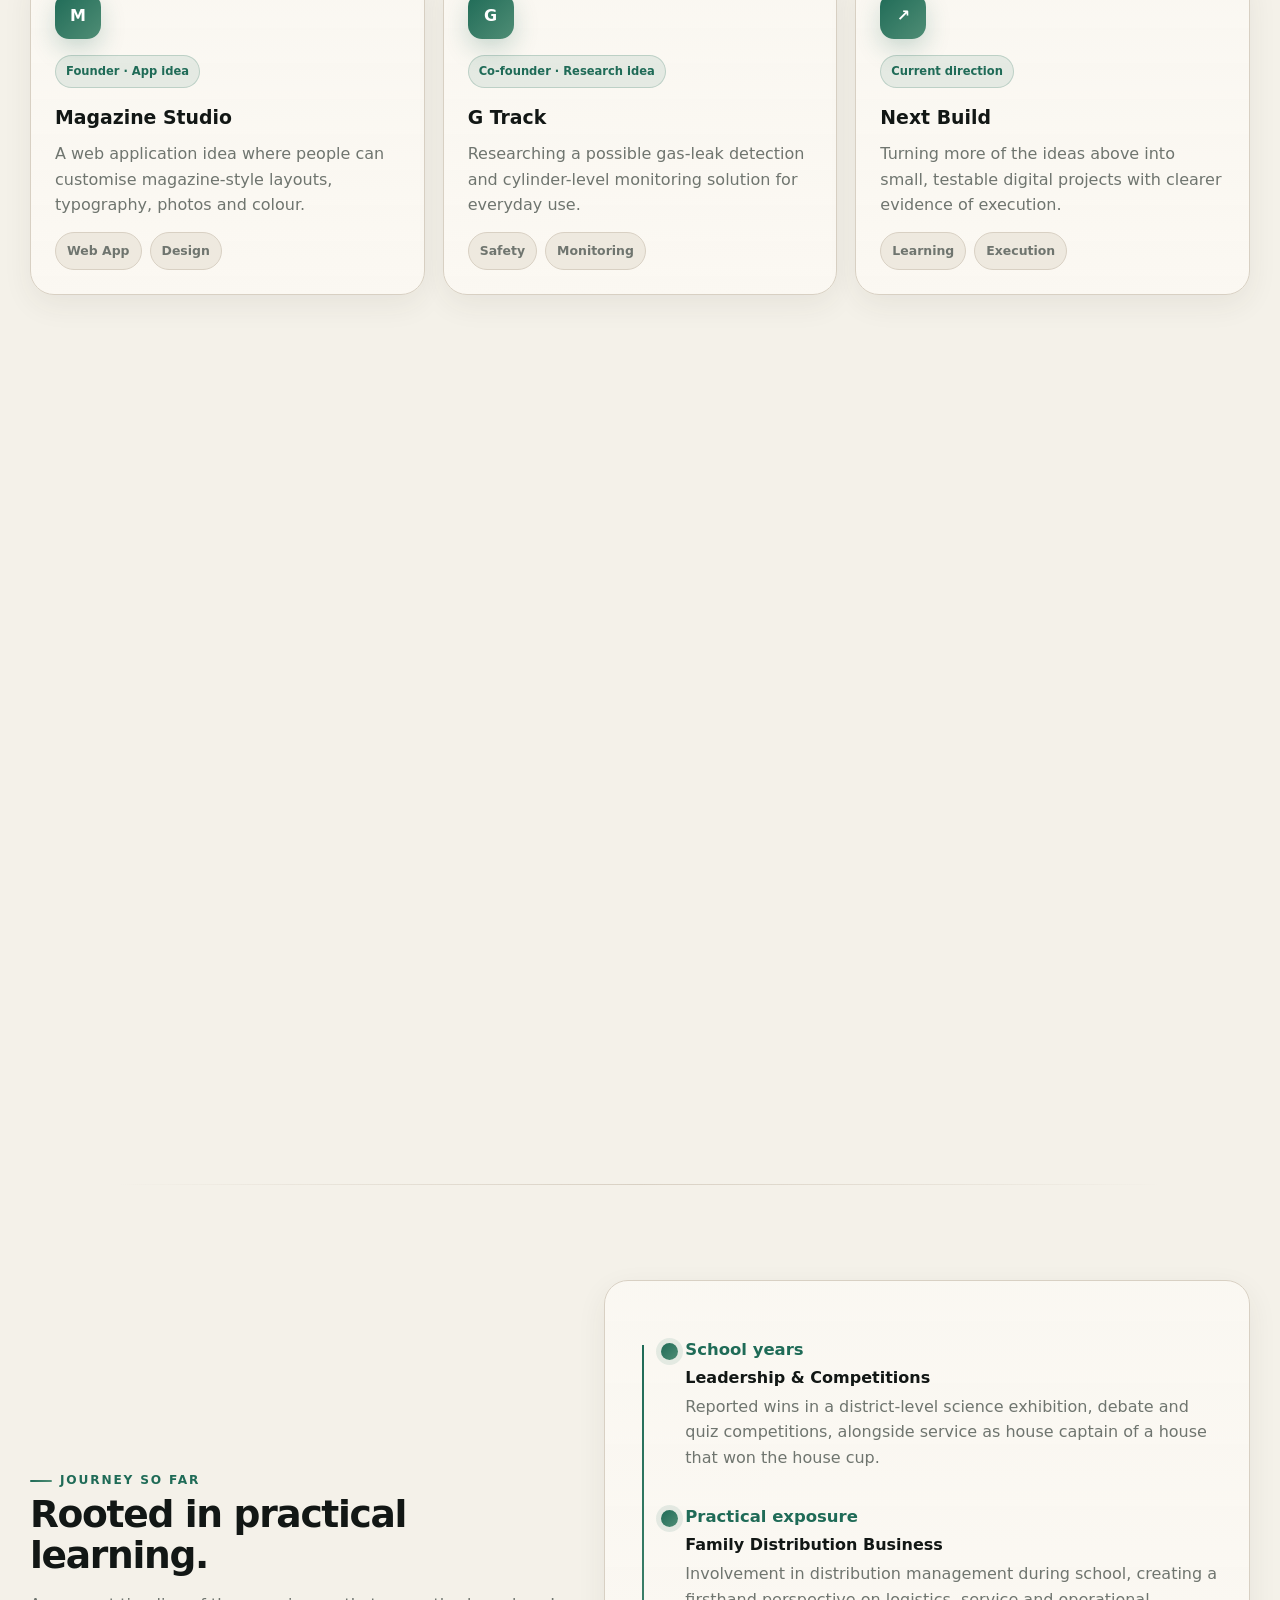
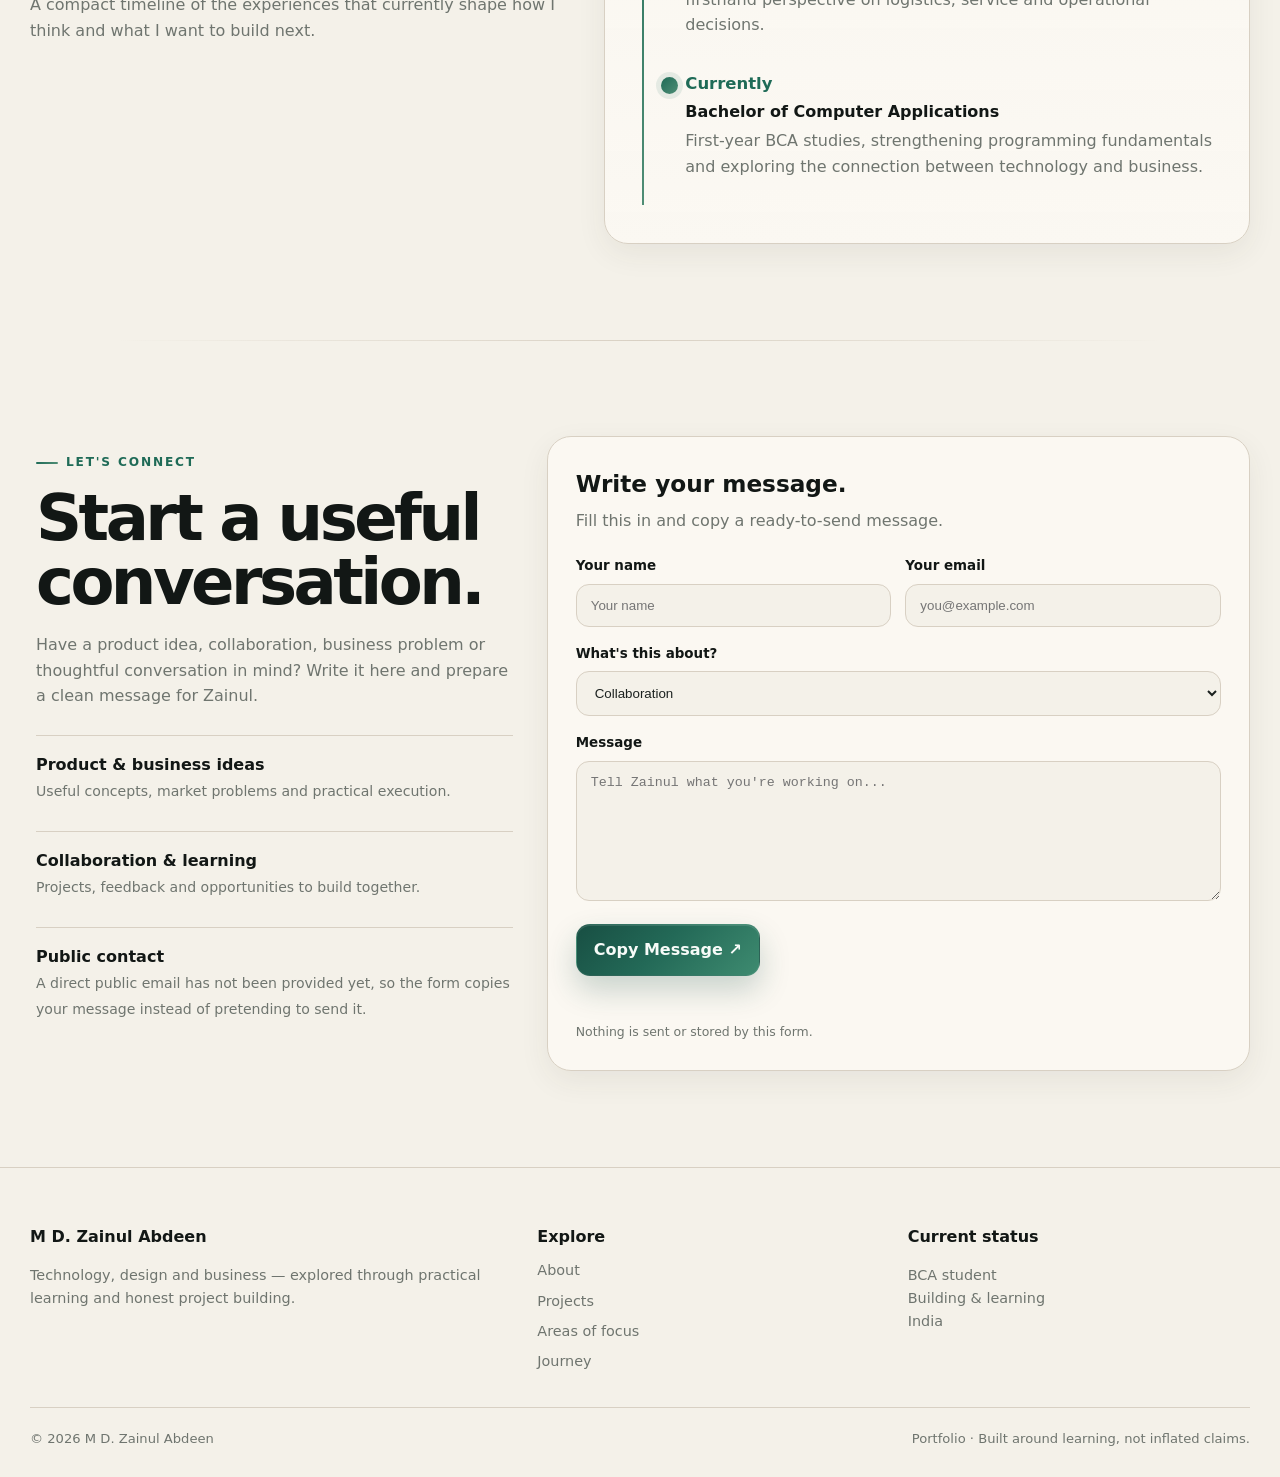
==== commit 7d786c92: "move connect experience inline below journey and add ambient electron orbits" ====
--- a/zainul/index.html
+++ b/zainul/index.html
@@ -423,9 +423,43 @@
   .slogan-glow,.floating-dot,.scroll-cue-line:after{animation:none}
   .parallax-soft,.tilt-card{transform:none!important}
 }
+
+/* Ambient electron-orbit background: orbit lines + electrons only, no nucleus */
+.atom-field{position:fixed;inset:0;z-index:-1;pointer-events:none;overflow:hidden}
+.atom-orbit{position:absolute;width:74px;height:74px;opacity:.18;animation:atomFloat 15s ease-in-out infinite alternate}
+.atom-orbit .ring{position:absolute;inset:14px;border:1px solid color-mix(in srgb,var(--accent) 42%,transparent);border-radius:50%;transform:rotate(var(--r))}
+.atom-orbit .ring:nth-child(2){transform:rotate(calc(var(--r) + 60deg))}
+.atom-orbit .ring:nth-child(3){transform:rotate(calc(var(--r) + 120deg))}
+.atom-orbit .ring::after{content:"";position:absolute;width:4px;height:4px;border-radius:50%;background:var(--accent-2);top:-2px;left:50%;box-shadow:0 0 7px color-mix(in srgb,var(--accent-2) 70%,transparent);animation:electronOrbit 3.8s linear infinite}
+.atom-orbit .ring:nth-child(2)::after{animation-duration:4.7s;animation-delay:-1.2s;background:var(--gold)}
+.atom-orbit .ring:nth-child(3)::after{animation-duration:5.4s;animation-delay:-2.1s}
+.atom-orbit.a1{left:5%;top:18%;--r:18deg}.atom-orbit.a2{right:7%;top:32%;--r:-12deg;animation-delay:-4s;transform:scale(.82)}
+.atom-orbit.a3{left:10%;top:71%;--r:34deg;animation-delay:-8s;transform:scale(.68)}.atom-orbit.a4{right:13%;top:79%;--r:4deg;animation-delay:-11s;transform:scale(.9)}
+.atom-orbit.a5{left:47%;top:51%;--r:-25deg;animation-delay:-6s;transform:scale(.58);opacity:.11}
+@keyframes electronOrbit{to{transform:rotate(360deg);transform-origin:0 39px}}
+@keyframes atomFloat{from{translate:0 0}to{translate:10px -16px}}
+.connect-grid{display:grid;grid-template-columns:.82fr 1.18fr;gap:28px;align-items:start}
+.connect-intro{padding:10px 6px}.connect-intro h2{font-size:clamp(2.4rem,5vw,4.6rem);line-height:1;letter-spacing:-.055em;margin:14px 0 18px;color:var(--heading)}
+.connect-intro p{color:var(--muted);max-width:520px}.connect-points{display:grid;gap:12px;margin-top:26px}
+.connect-point{padding:16px 0;border-top:1px solid var(--line)}.connect-point strong{display:block;color:var(--heading)}.connect-point span{font-size:.88rem;color:var(--muted)}
+.connect-form{padding:28px;border-radius:var(--radius-lg);background:var(--surface);border:1px solid var(--line);box-shadow:var(--shadow-soft)}
+.connect-form h3{margin:0 0 6px;color:var(--heading);font-size:1.45rem}.connect-form>p{margin:0 0 22px;color:var(--muted)}
+.form-row{display:grid;grid-template-columns:1fr 1fr;gap:14px}.field{margin-bottom:16px}.field label{display:block;margin-bottom:7px;font-size:.84rem;font-weight:800;color:var(--heading)}
+.field input,.field textarea,.field select{width:100%;border:1px solid var(--line);background:var(--bg);color:var(--text);border-radius:13px;padding:13px 14px;outline:none;transition:border-color .2s,box-shadow .2s,background .35s}
+.field input:focus,.field textarea:focus,.field select:focus{border-color:var(--accent);box-shadow:0 0 0 3px var(--accent-soft)}.field textarea{min-height:140px;resize:vertical}
+.form-status{min-height:24px;margin-top:12px;color:var(--accent);font-weight:700;font-size:.9rem}.form-note{font-size:.78rem;color:var(--muted);margin-top:10px}
+@media(max-width:820px){.connect-grid{grid-template-columns:1fr}.form-row{grid-template-columns:1fr}.atom-orbit{opacity:.12}}
+@media(prefers-reduced-motion:reduce){.atom-orbit,.atom-orbit .ring::after{animation:none}}
 </style>
 </head>
 <body>
+  <div class="atom-field" aria-hidden="true">
+    <div class="atom-orbit a1"><span class="ring"></span><span class="ring"></span><span class="ring"></span></div>
+    <div class="atom-orbit a2"><span class="ring"></span><span class="ring"></span><span class="ring"></span></div>
+    <div class="atom-orbit a3"><span class="ring"></span><span class="ring"></span><span class="ring"></span></div>
+    <div class="atom-orbit a4"><span class="ring"></span><span class="ring"></span><span class="ring"></span></div>
+    <div class="atom-orbit a5"><span class="ring"></span><span class="ring"></span><span class="ring"></span></div>
+  </div>
   <div class="scroll-progress" id="scrollProgress" aria-hidden="true"></div>
   <span class="floating-dot one" aria-hidden="true"></span><span class="floating-dot two" aria-hidden="true"></span><span class="floating-dot three" aria-hidden="true"></span>
   <div class="nav-wrap" id="navWrap">
@@ -440,12 +474,12 @@
         <a class="nav-link" href="#focus">Focus</a>
         <a class="nav-link" href="#journey">Journey</a>
       </div>
-      <a class="neu-btn primary" href="./contact/">Let's Connect</a>
+      <a class="neu-btn primary" href="#contact">Let's Connect</a>
       <button class="theme-toggle" id="themeToggle" type="button" aria-label="Switch to dark mode" title="Toggle dark mode"><span id="themeIcon" aria-hidden="true">☾</span></button>
       <button class="menu-btn" id="menuBtn" aria-label="Open navigation" aria-expanded="false">☰</button>
     </nav>
     <div class="mobile-menu neu" id="mobileMenu">
-      <a href="#about">About</a><a href="#projects">Projects</a><a href="#focus">Focus</a><a href="#journey">Journey</a><a href="./contact/">Contact</a>
+      <a href="#about">About</a><a href="#projects">Projects</a><a href="#focus">Focus</a><a href="#journey">Journey</a><a href="#contact">Contact</a>
     </div>
   </div>
 
@@ -586,10 +620,31 @@
       </div>
     </section>
 
-    <section class="section tight" id="contact">
-      <div class="container contact-card neu" data-reveal>
-        <div><div class="kicker">What's next</div><h2>Build first. Improve continuously.</h2><p>Have a product idea or collaboration in mind? Visit the dedicated connect page to prepare your message.</p></div>
-        <div style="display:flex;gap:12px;flex-wrap:wrap"><a class="neu-btn primary" href="./contact/">Let’s Connect ↗</a><a class="neu-btn" href="#top">Back to Top ↑</a></div>
+    <section class="section" id="contact">
+      <div class="container connect-grid">
+        <div class="connect-intro" data-reveal>
+          <div class="kicker">Let's connect</div>
+          <h2>Start a useful conversation.</h2>
+          <p>Have a product idea, collaboration, business problem or thoughtful conversation in mind? Write it here and prepare a clean message for Zainul.</p>
+          <div class="connect-points">
+            <div class="connect-point"><strong>Product & business ideas</strong><span>Useful concepts, market problems and practical execution.</span></div>
+            <div class="connect-point"><strong>Collaboration & learning</strong><span>Projects, feedback and opportunities to build together.</span></div>
+            <div class="connect-point"><strong>Public contact</strong><span>A direct public email has not been provided yet, so the form copies your message instead of pretending to send it.</span></div>
+          </div>
+        </div>
+        <form class="connect-form" id="connectForm" data-reveal>
+          <h3>Write your message.</h3>
+          <p>Fill this in and copy a ready-to-send message.</p>
+          <div class="form-row">
+            <div class="field"><label for="connectName">Your name</label><input id="connectName" name="name" autocomplete="name" required maxlength="100" placeholder="Your name"></div>
+            <div class="field"><label for="connectEmail">Your email</label><input id="connectEmail" name="email" type="email" autocomplete="email" required maxlength="200" placeholder="you@example.com"></div>
+          </div>
+          <div class="field"><label for="connectTopic">What's this about?</label><select id="connectTopic" name="topic"><option>Collaboration</option><option>Product idea</option><option>Business inquiry</option><option>Learning / feedback</option><option>Just saying hello</option></select></div>
+          <div class="field"><label for="connectMessage">Message</label><textarea id="connectMessage" name="message" required maxlength="5000" placeholder="Tell Zainul what you're working on..."></textarea></div>
+          <button class="neu-btn primary" type="submit">Copy Message ↗</button>
+          <div class="form-status" id="connectStatus" role="status" aria-live="polite"></div>
+          <div class="form-note">Nothing is sent or stored by this form.</div>
+        </form>
       </div>
     </section>
   </main>
@@ -657,6 +712,24 @@
     }
     addEventListener('scroll',onScroll,{passive:true});onScroll();
 
+    const connectForm=document.getElementById('connectForm');
+    if(connectForm){
+      connectForm.addEventListener('submit',async e=>{
+        e.preventDefault();
+        const data=new FormData(connectForm);
+        const msg='To: M D. Zainul Abdeen\nFrom: '+data.get('name')+' ('+data.get('email')+')\nTopic: '+data.get('topic')+'\n\n'+data.get('message');
+        const status=document.getElementById('connectStatus');
+        try{
+          await navigator.clipboard.writeText(msg);
+          status.textContent='Message copied. Nothing has been sent.';
+        }catch(err){
+          const ta=document.createElement('textarea');ta.value=msg;ta.style.position='fixed';ta.style.left='-9999px';
+          document.body.appendChild(ta);ta.select();const ok=document.execCommand('copy');ta.remove();
+          status.textContent=ok?'Message copied. Nothing has been sent.':'Clipboard unavailable — please copy the message manually.';
+        }
+      });
+    }
+
     if(!reduceMotion){
       document.querySelectorAll('.tilt-card').forEach(card=>{
         card.addEventListener('pointermove',e=>{
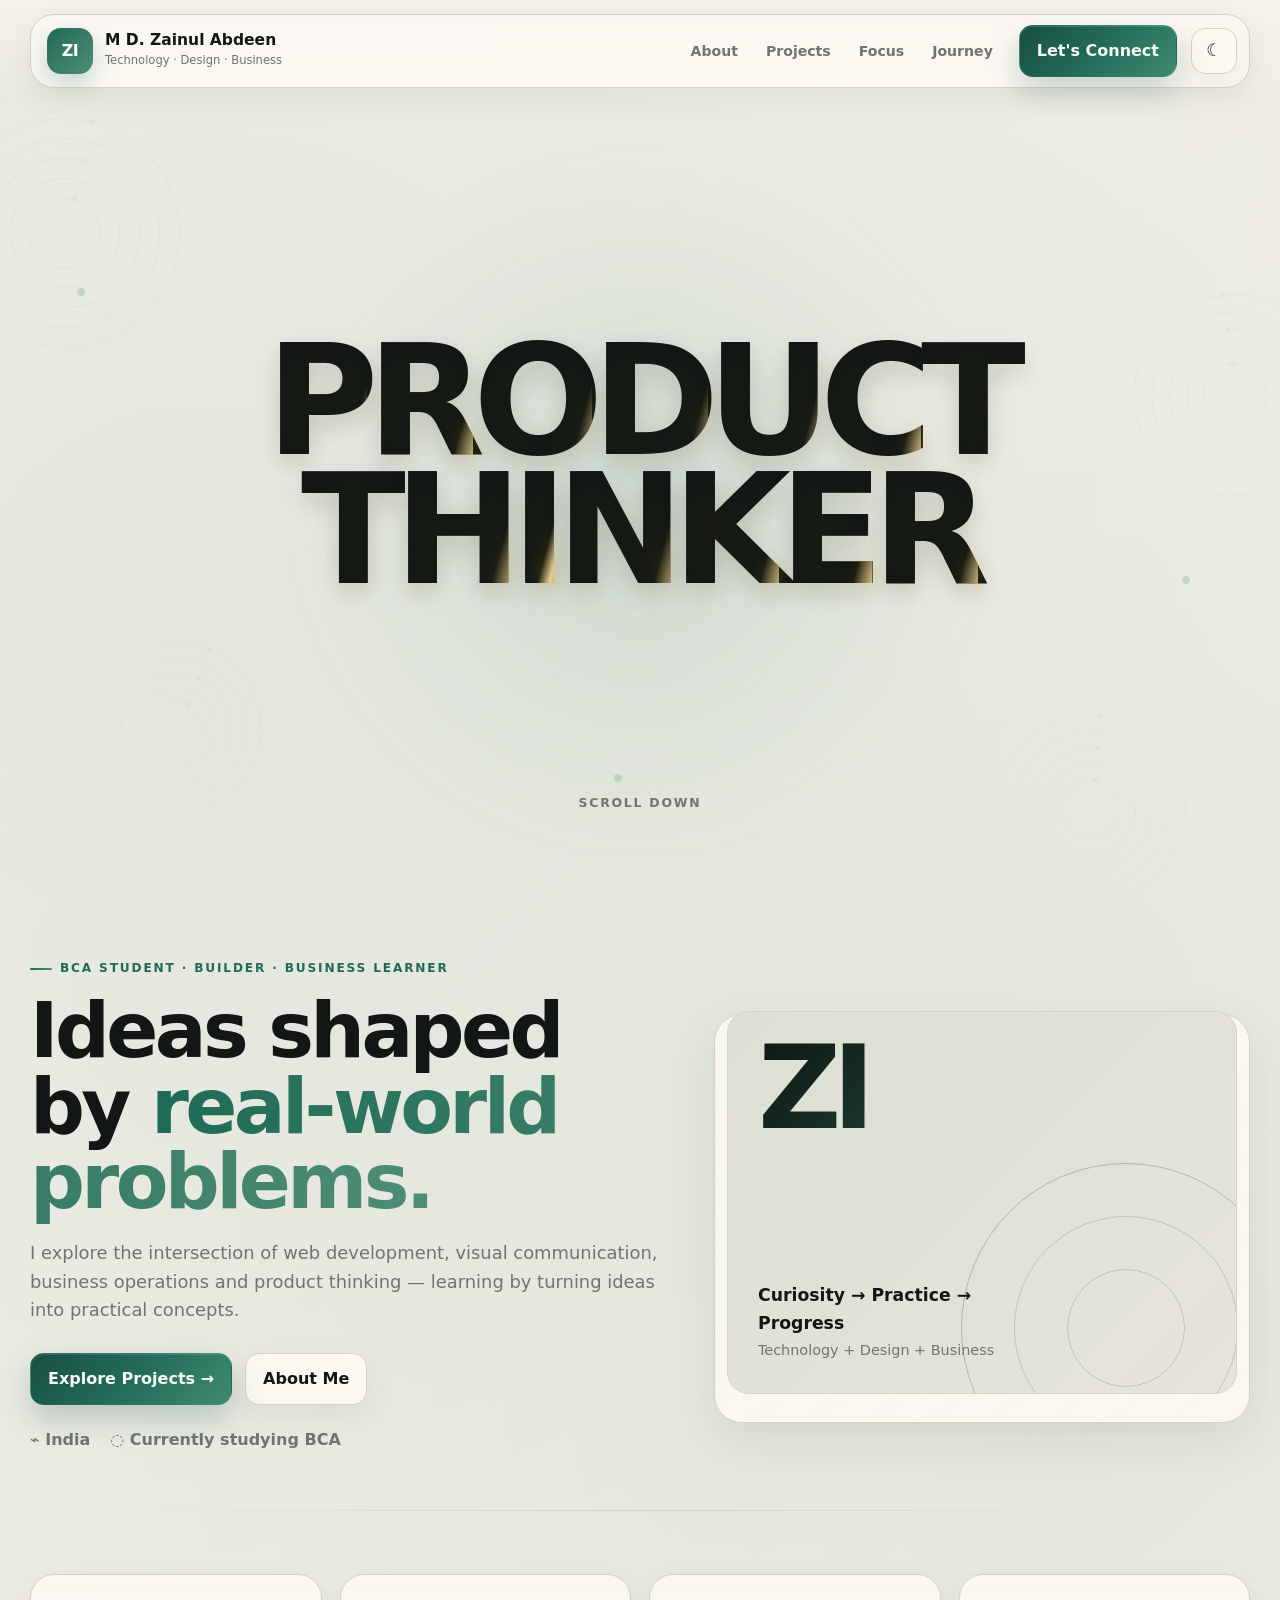
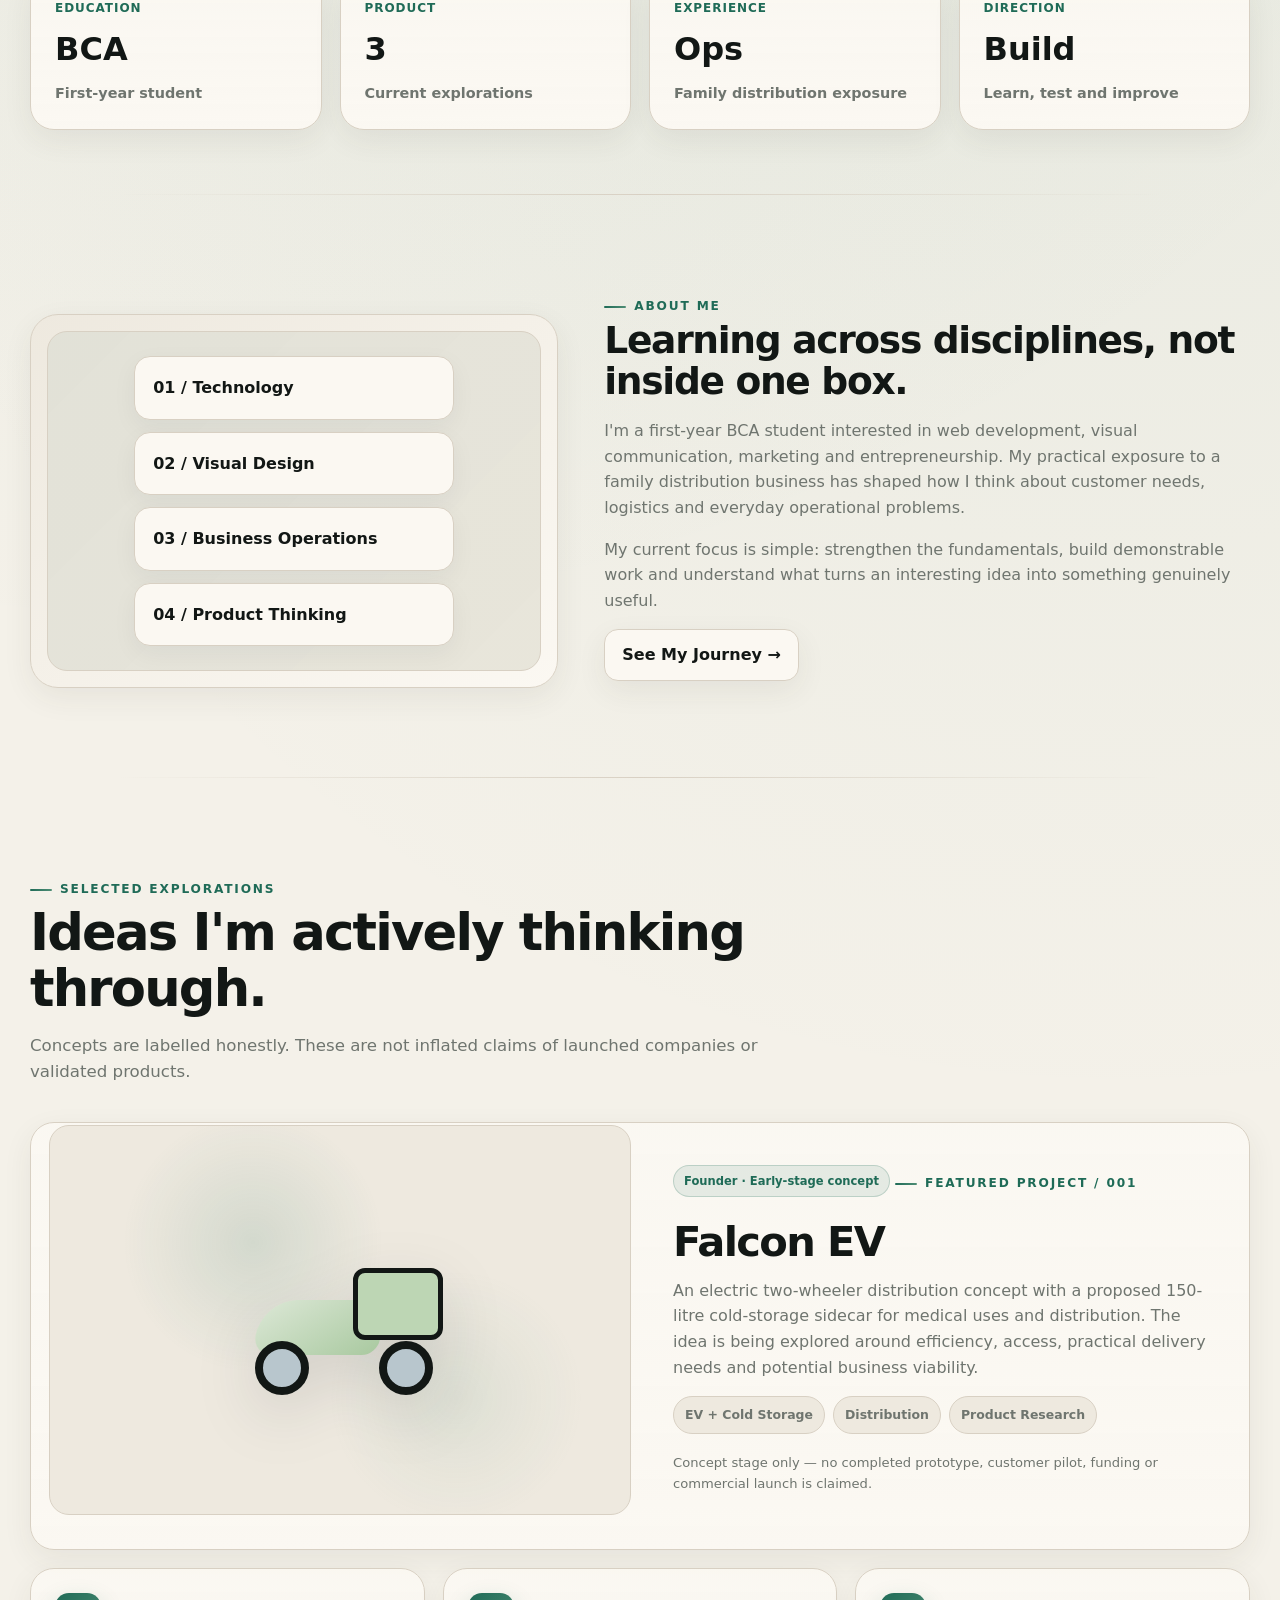
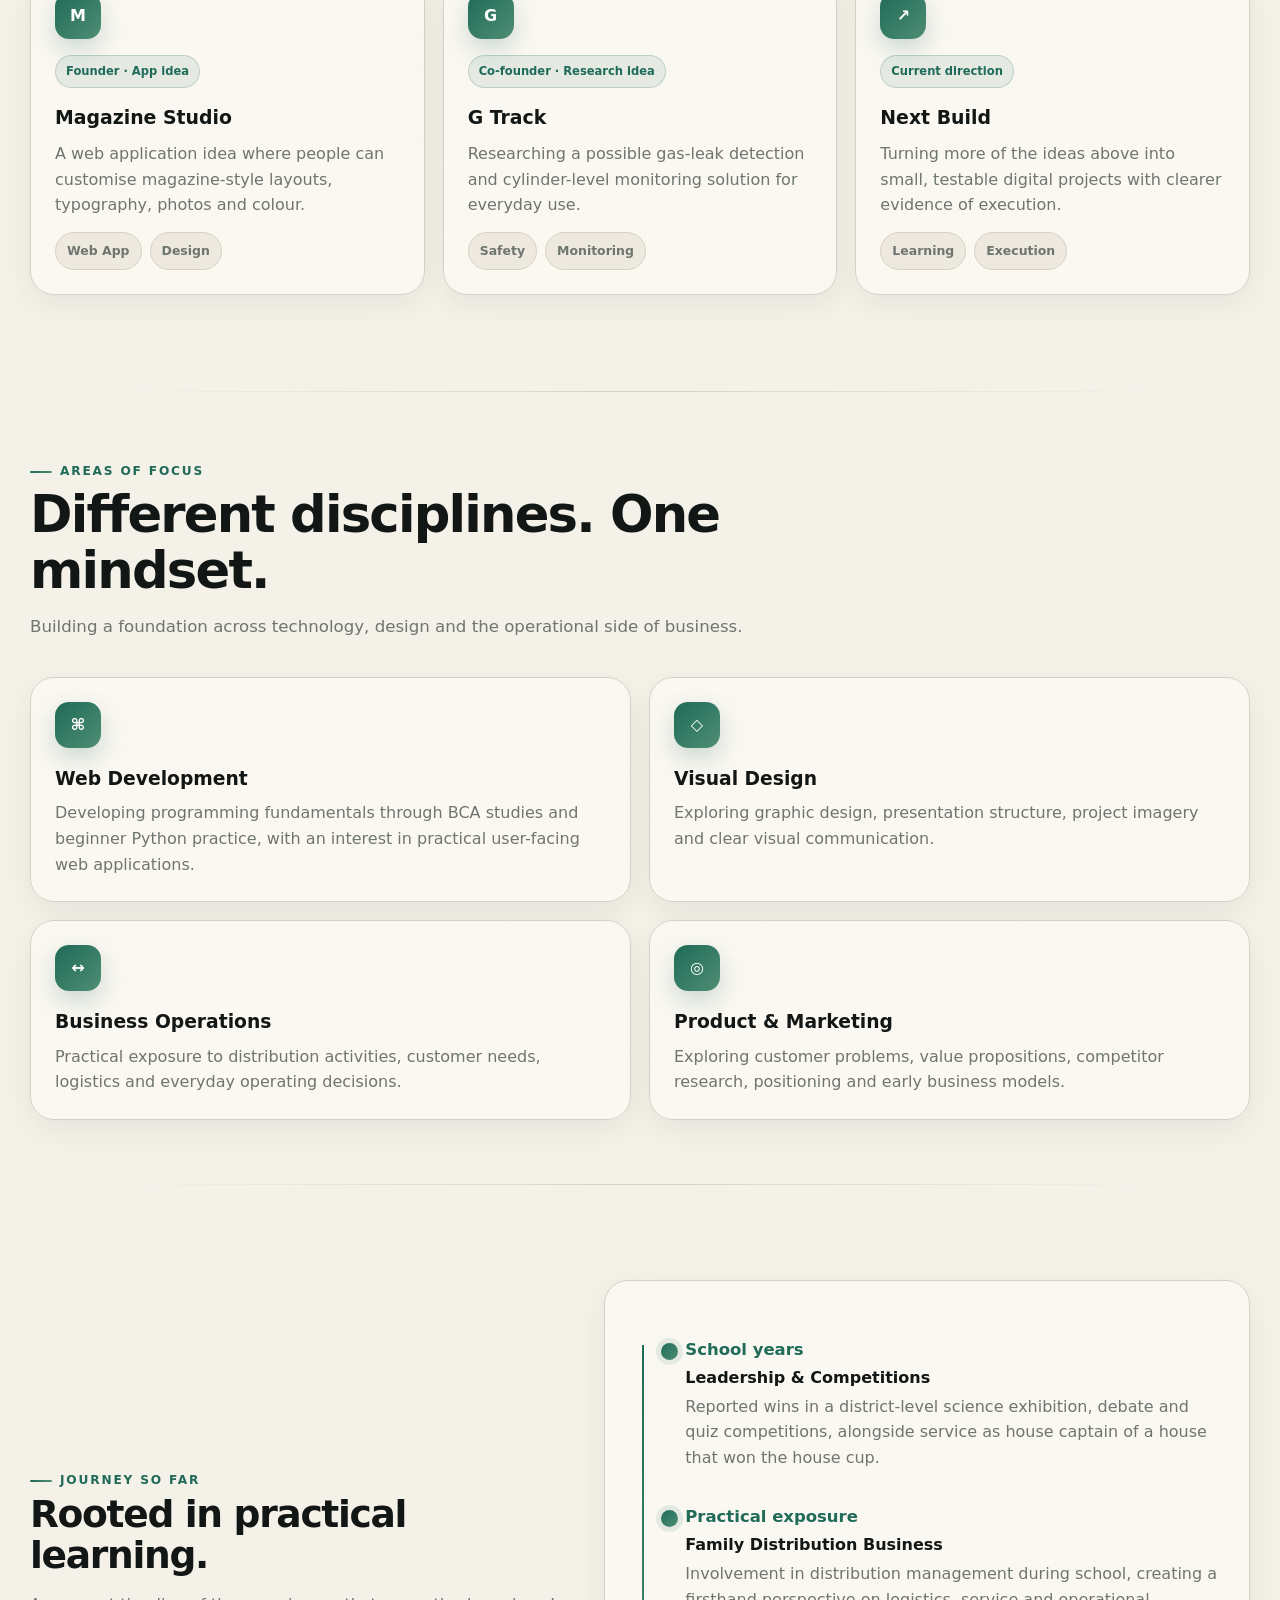
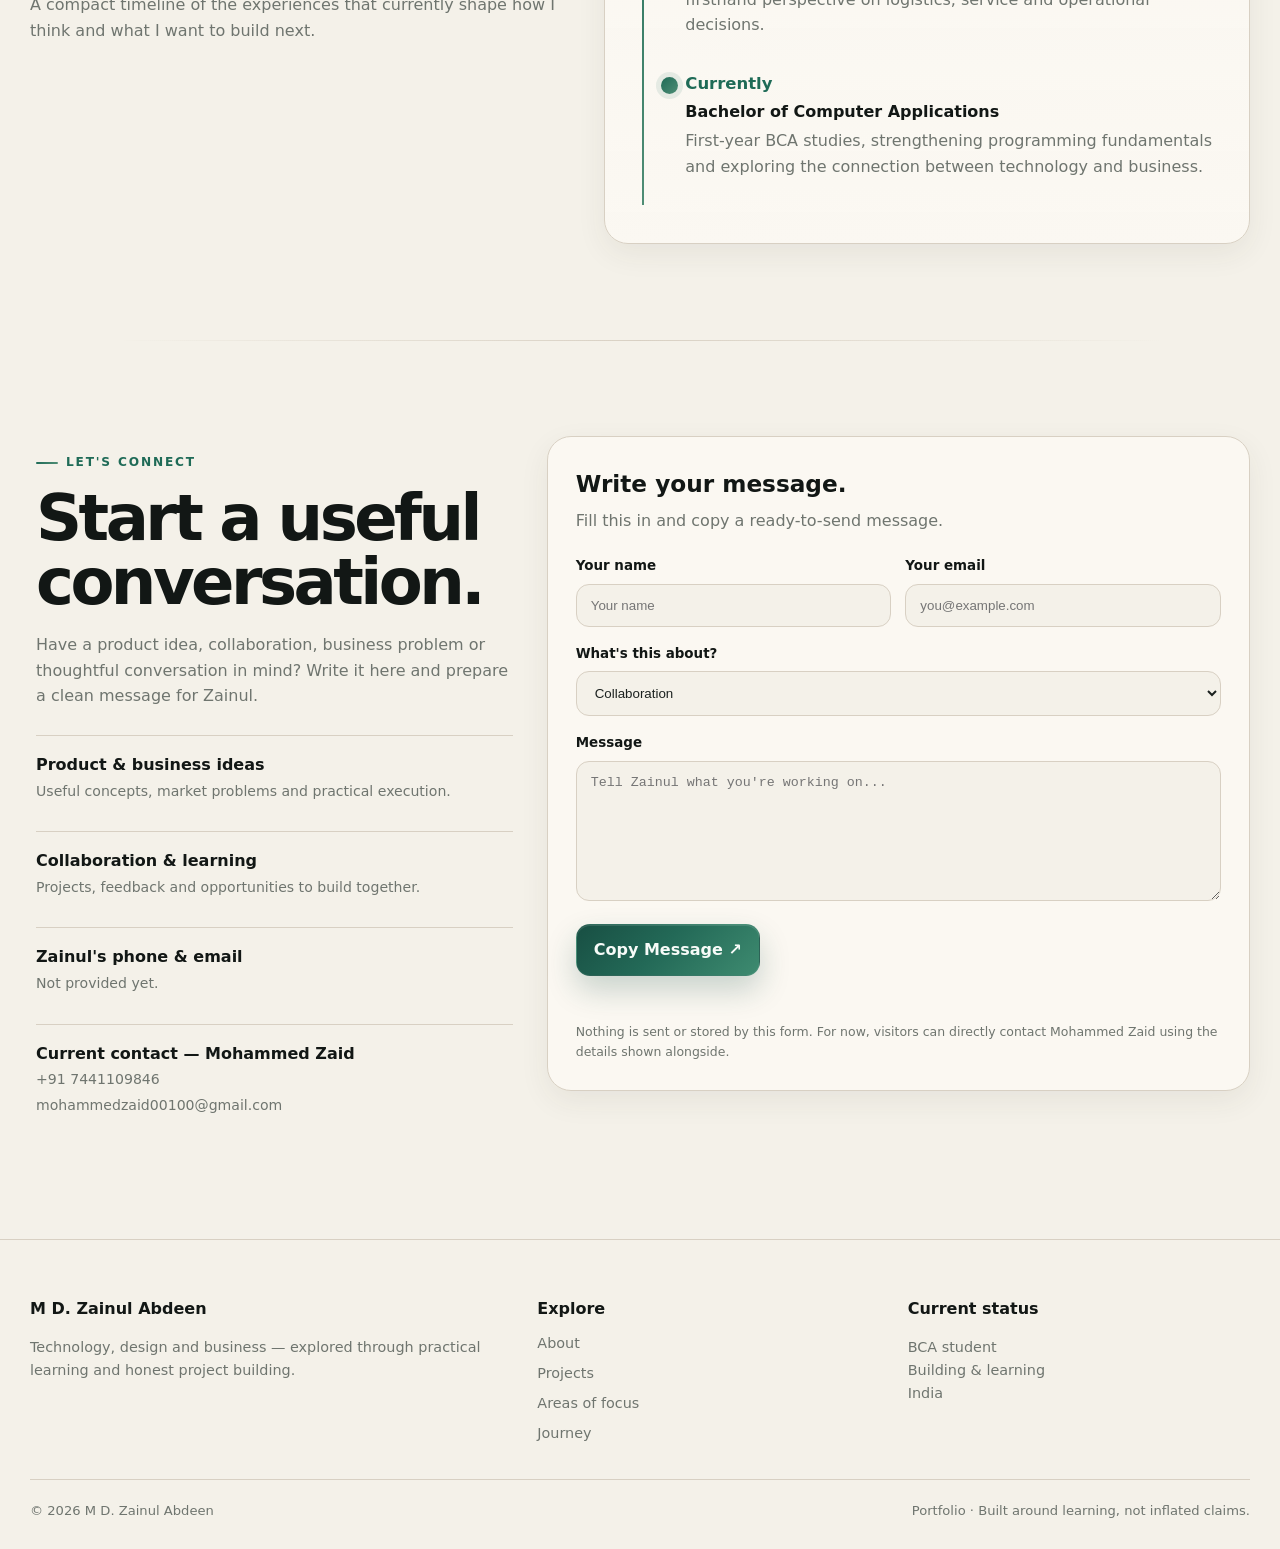
==== commit 5e43f87d: "enlarge ambient electron shells and add Zaid as fallback contact" ====
--- a/zainul/index.html
+++ b/zainul/index.html
@@ -424,20 +424,37 @@
   .parallax-soft,.tilt-card{transform:none!important}
 }
 
-/* Ambient electron-orbit background: orbit lines + electrons only, no nucleus */
+/* Ambient electron-shell background: large orbit systems + tiny electrons only */
 .atom-field{position:fixed;inset:0;z-index:-1;pointer-events:none;overflow:hidden}
-.atom-orbit{position:absolute;width:74px;height:74px;opacity:.18;animation:atomFloat 15s ease-in-out infinite alternate}
-.atom-orbit .ring{position:absolute;inset:14px;border:1px solid color-mix(in srgb,var(--accent) 42%,transparent);border-radius:50%;transform:rotate(var(--r))}
-.atom-orbit .ring:nth-child(2){transform:rotate(calc(var(--r) + 60deg))}
-.atom-orbit .ring:nth-child(3){transform:rotate(calc(var(--r) + 120deg))}
-.atom-orbit .ring::after{content:"";position:absolute;width:4px;height:4px;border-radius:50%;background:var(--accent-2);top:-2px;left:50%;box-shadow:0 0 7px color-mix(in srgb,var(--accent-2) 70%,transparent);animation:electronOrbit 3.8s linear infinite}
-.atom-orbit .ring:nth-child(2)::after{animation-duration:4.7s;animation-delay:-1.2s;background:var(--gold)}
-.atom-orbit .ring:nth-child(3)::after{animation-duration:5.4s;animation-delay:-2.1s}
-.atom-orbit.a1{left:5%;top:18%;--r:18deg}.atom-orbit.a2{right:7%;top:32%;--r:-12deg;animation-delay:-4s;transform:scale(.82)}
-.atom-orbit.a3{left:10%;top:71%;--r:34deg;animation-delay:-8s;transform:scale(.68)}.atom-orbit.a4{right:13%;top:79%;--r:4deg;animation-delay:-11s;transform:scale(.9)}
-.atom-orbit.a5{left:47%;top:51%;--r:-25deg;animation-delay:-6s;transform:scale(.58);opacity:.11}
-@keyframes electronOrbit{to{transform:rotate(360deg);transform-origin:0 39px}}
-@keyframes atomFloat{from{translate:0 0}to{translate:10px -16px}}
+.atom-orbit{position:absolute;width:250px;height:250px;opacity:.075;animation:atomFloat 20s ease-in-out infinite alternate}
+.atom-orbit .ring{position:absolute;left:50%;top:50%;border:1px solid color-mix(in srgb,var(--accent) 46%,transparent);border-radius:50%;transform:translate(-50%,-50%) rotate(var(--r))}
+.atom-orbit .ring:nth-child(1){width:72px;height:72px}
+.atom-orbit .ring:nth-child(2){width:110px;height:110px}
+.atom-orbit .ring:nth-child(3){width:150px;height:150px}
+.atom-orbit .ring:nth-child(4){width:190px;height:190px}
+.atom-orbit .ring:nth-child(5){width:230px;height:230px}
+.atom-orbit .ring::after{
+  content:"";position:absolute;width:5px;height:5px;border-radius:50%;
+  background:var(--accent-2);top:-3px;left:50%;
+  box-shadow:0 0 9px color-mix(in srgb,var(--accent-2) 65%,transparent);
+  animation:electronOrbit 6.6s linear infinite;
+}
+.atom-orbit .ring:nth-child(2)::after{animation-duration:7.8s;animation-delay:-1.1s;background:var(--gold)}
+.atom-orbit .ring:nth-child(3)::after{animation-duration:9.2s;animation-delay:-2.4s}
+.atom-orbit .ring:nth-child(4)::after{animation-duration:10.6s;animation-delay:-3.8s;background:var(--gold)}
+.atom-orbit .ring:nth-child(5)::after{animation-duration:12.2s;animation-delay:-5.2s}
+.atom-orbit.a1{left:-60px;top:12%;--r:12deg}
+.atom-orbit.a2{right:-80px;top:30%;--r:-8deg;animation-delay:-5s;transform:scale(.88)}
+.atom-orbit.a3{left:4%;top:67%;--r:22deg;animation-delay:-10s;transform:scale(.74)}
+.atom-orbit.a4{right:5%;top:76%;--r:4deg;animation-delay:-14s;transform:scale(.82)}
+.atom-orbit.a5{left:42%;top:48%;--r:-17deg;animation-delay:-8s;transform:scale(.62);opacity:.045}
+@keyframes electronOrbit{to{transform:rotate(360deg);transform-origin:0 var(--orbit-radius,115px)}}
+.atom-orbit .ring:nth-child(1)::after{transform-origin:0 36px}
+.atom-orbit .ring:nth-child(2)::after{transform-origin:0 55px}
+.atom-orbit .ring:nth-child(3)::after{transform-origin:0 75px}
+.atom-orbit .ring:nth-child(4)::after{transform-origin:0 95px}
+.atom-orbit .ring:nth-child(5)::after{transform-origin:0 115px}
+@keyframes atomFloat{from{translate:0 0}to{translate:16px -18px}}
 .connect-grid{display:grid;grid-template-columns:.82fr 1.18fr;gap:28px;align-items:start}
 .connect-intro{padding:10px 6px}.connect-intro h2{font-size:clamp(2.4rem,5vw,4.6rem);line-height:1;letter-spacing:-.055em;margin:14px 0 18px;color:var(--heading)}
 .connect-intro p{color:var(--muted);max-width:520px}.connect-points{display:grid;gap:12px;margin-top:26px}
@@ -454,11 +471,11 @@
 </head>
 <body>
   <div class="atom-field" aria-hidden="true">
-    <div class="atom-orbit a1"><span class="ring"></span><span class="ring"></span><span class="ring"></span></div>
-    <div class="atom-orbit a2"><span class="ring"></span><span class="ring"></span><span class="ring"></span></div>
-    <div class="atom-orbit a3"><span class="ring"></span><span class="ring"></span><span class="ring"></span></div>
-    <div class="atom-orbit a4"><span class="ring"></span><span class="ring"></span><span class="ring"></span></div>
-    <div class="atom-orbit a5"><span class="ring"></span><span class="ring"></span><span class="ring"></span></div>
+    <div class="atom-orbit a1"><span class="ring"></span><span class="ring"></span><span class="ring"></span><span class="ring"></span><span class="ring"></span></div>
+    <div class="atom-orbit a2"><span class="ring"></span><span class="ring"></span><span class="ring"></span><span class="ring"></span><span class="ring"></span></div>
+    <div class="atom-orbit a3"><span class="ring"></span><span class="ring"></span><span class="ring"></span><span class="ring"></span><span class="ring"></span></div>
+    <div class="atom-orbit a4"><span class="ring"></span><span class="ring"></span><span class="ring"></span><span class="ring"></span><span class="ring"></span></div>
+    <div class="atom-orbit a5"><span class="ring"></span><span class="ring"></span><span class="ring"></span><span class="ring"></span><span class="ring"></span></div>
   </div>
   <div class="scroll-progress" id="scrollProgress" aria-hidden="true"></div>
   <span class="floating-dot one" aria-hidden="true"></span><span class="floating-dot two" aria-hidden="true"></span><span class="floating-dot three" aria-hidden="true"></span>
@@ -629,7 +646,8 @@
           <div class="connect-points">
             <div class="connect-point"><strong>Product & business ideas</strong><span>Useful concepts, market problems and practical execution.</span></div>
             <div class="connect-point"><strong>Collaboration & learning</strong><span>Projects, feedback and opportunities to build together.</span></div>
-            <div class="connect-point"><strong>Public contact</strong><span>A direct public email has not been provided yet, so the form copies your message instead of pretending to send it.</span></div>
+            <div class="connect-point"><strong>Zainul's phone & email</strong><span>Not provided yet.</span></div>
+            <div class="connect-point"><strong>Current contact — Mohammed Zaid</strong><span><a href="tel:+917441109846">+91 7441109846</a><br><a href="mailto:mohammedzaid00100@gmail.com">mohammedzaid00100@gmail.com</a></span></div>
           </div>
         </div>
         <form class="connect-form" id="connectForm" data-reveal>
@@ -643,7 +661,7 @@
           <div class="field"><label for="connectMessage">Message</label><textarea id="connectMessage" name="message" required maxlength="5000" placeholder="Tell Zainul what you're working on..."></textarea></div>
           <button class="neu-btn primary" type="submit">Copy Message ↗</button>
           <div class="form-status" id="connectStatus" role="status" aria-live="polite"></div>
-          <div class="form-note">Nothing is sent or stored by this form.</div>
+          <div class="form-note">Nothing is sent or stored by this form. For now, visitors can directly contact Mohammed Zaid using the details shown alongside.</div>
         </form>
       </div>
     </section>
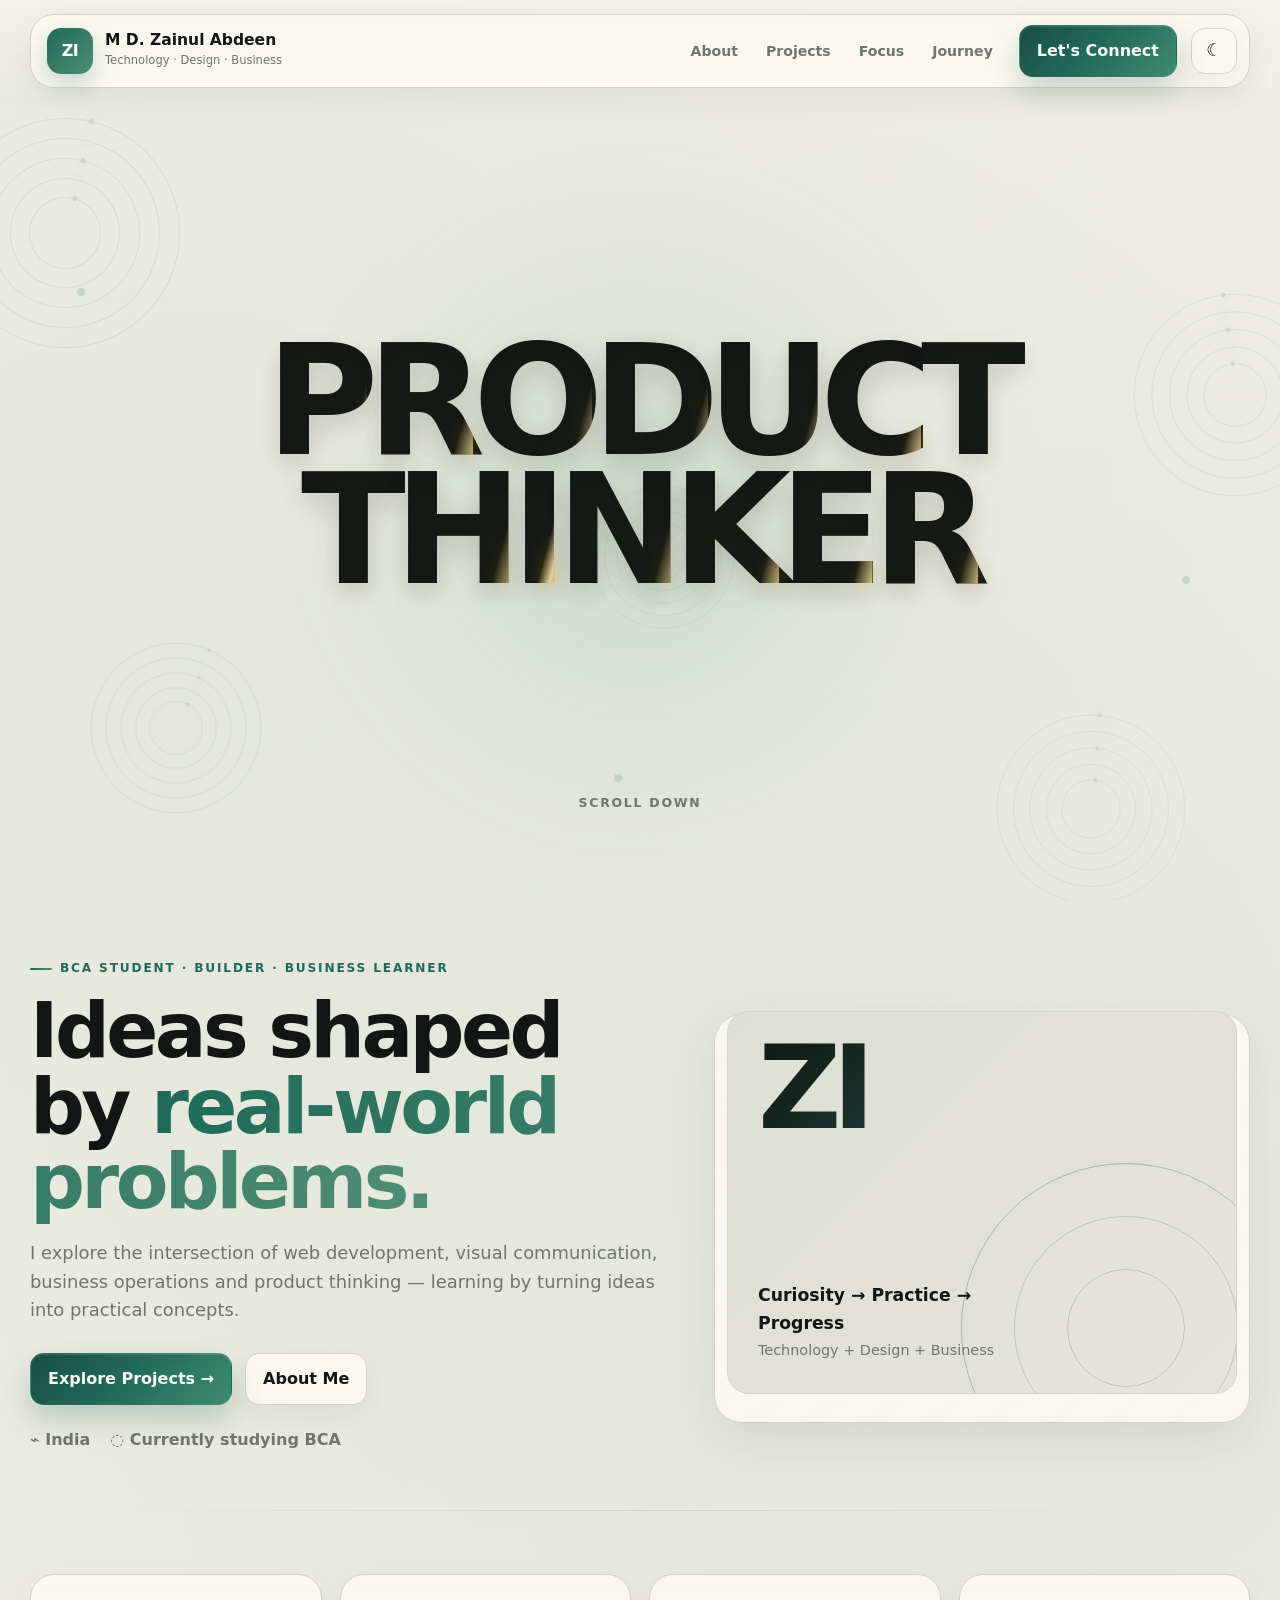
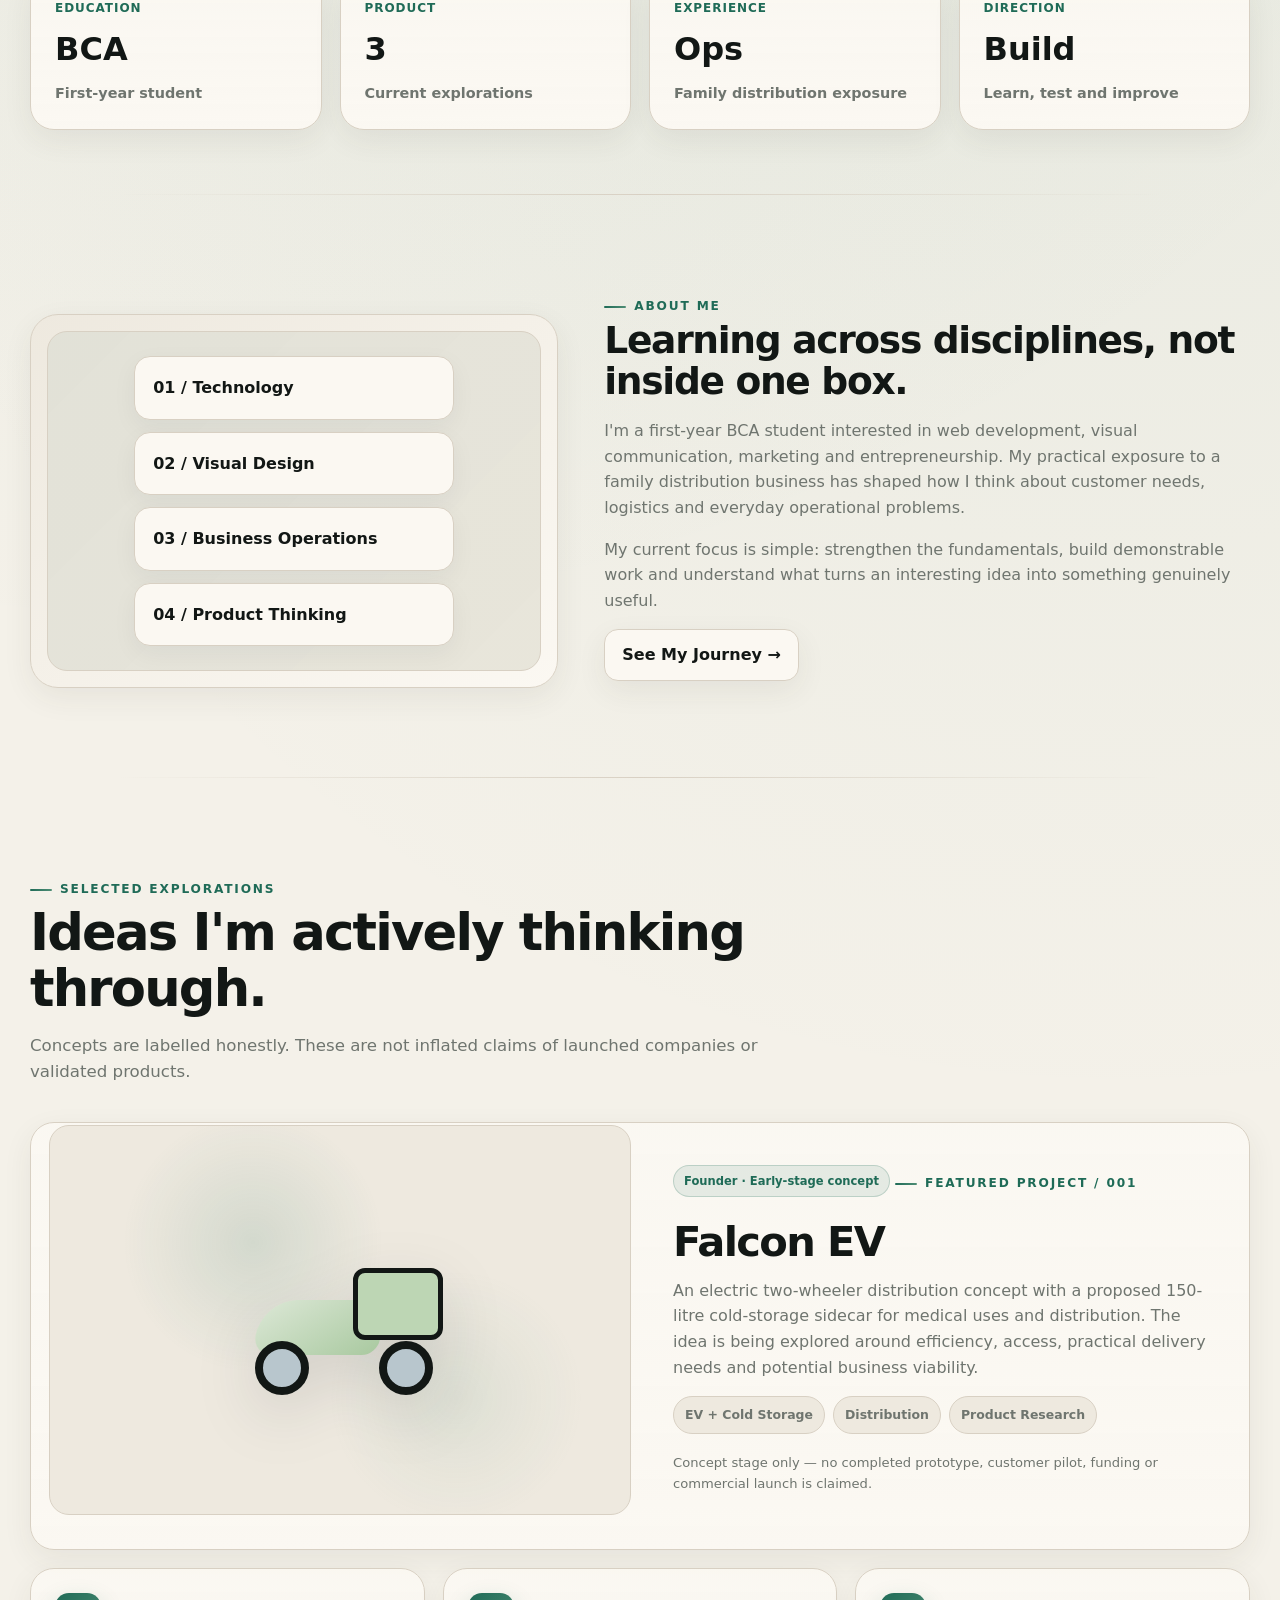
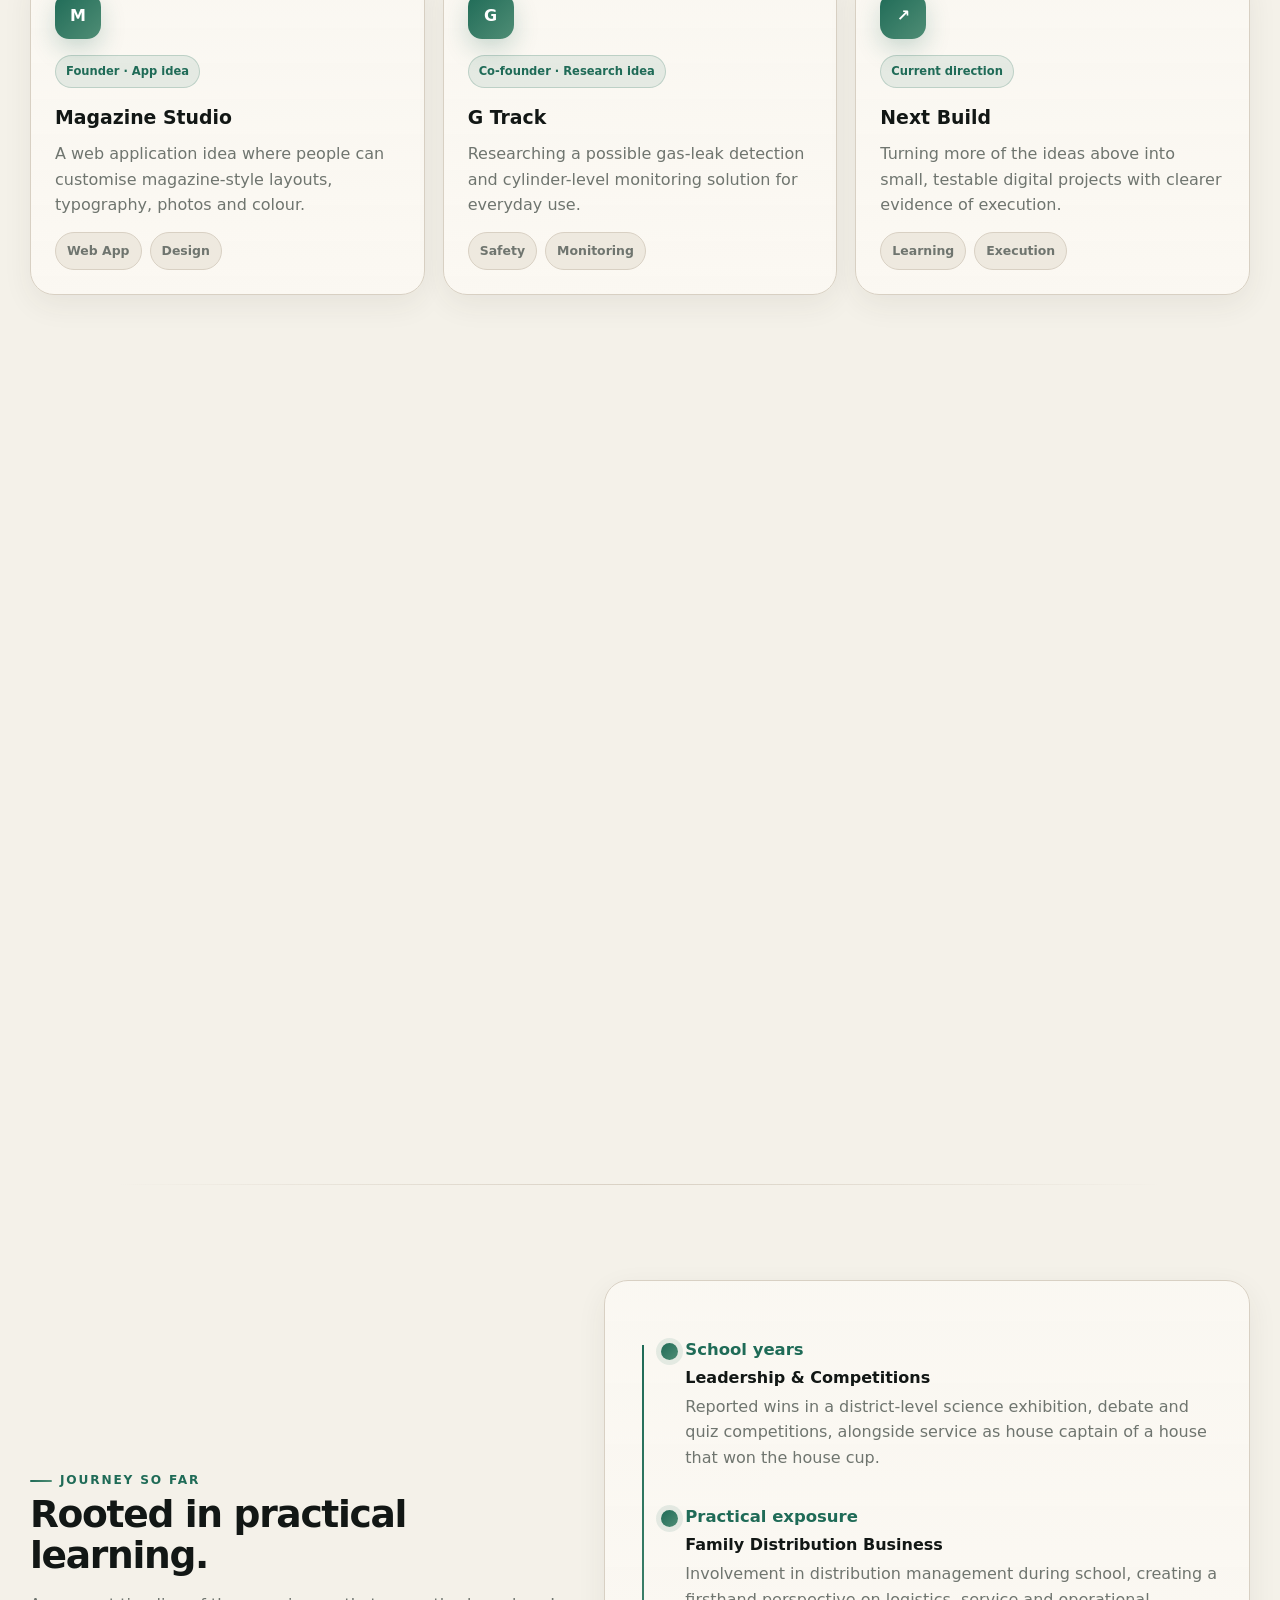
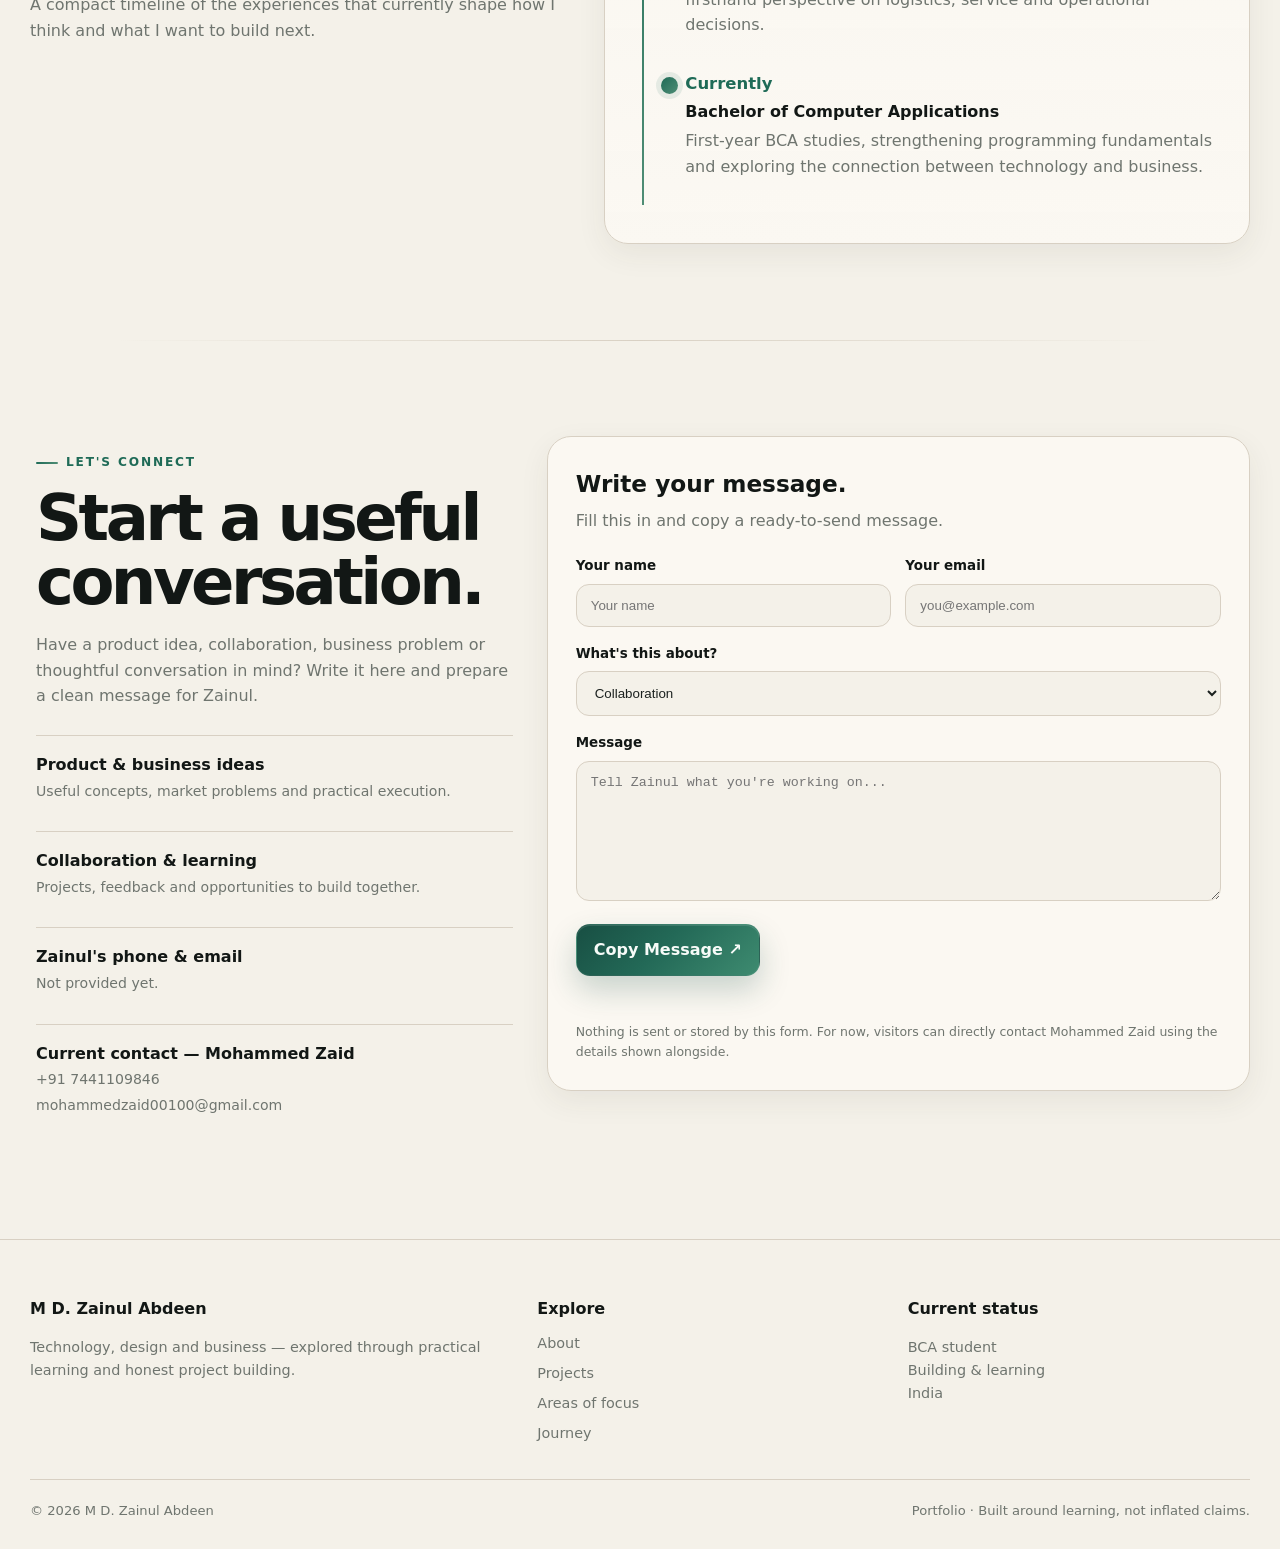
==== commit dbd7a8cf: "increase ambient electron orbit opacity to 20 percent" ====
--- a/zainul/index.html
+++ b/zainul/index.html
@@ -426,7 +426,7 @@
 
 /* Ambient electron-shell background: large orbit systems + tiny electrons only */
 .atom-field{position:fixed;inset:0;z-index:-1;pointer-events:none;overflow:hidden}
-.atom-orbit{position:absolute;width:250px;height:250px;opacity:.075;animation:atomFloat 20s ease-in-out infinite alternate}
+.atom-orbit{position:absolute;width:250px;height:250px;opacity:.20;animation:atomFloat 20s ease-in-out infinite alternate}
 .atom-orbit .ring{position:absolute;left:50%;top:50%;border:1px solid color-mix(in srgb,var(--accent) 46%,transparent);border-radius:50%;transform:translate(-50%,-50%) rotate(var(--r))}
 .atom-orbit .ring:nth-child(1){width:72px;height:72px}
 .atom-orbit .ring:nth-child(2){width:110px;height:110px}
@@ -447,7 +447,7 @@
 .atom-orbit.a2{right:-80px;top:30%;--r:-8deg;animation-delay:-5s;transform:scale(.88)}
 .atom-orbit.a3{left:4%;top:67%;--r:22deg;animation-delay:-10s;transform:scale(.74)}
 .atom-orbit.a4{right:5%;top:76%;--r:4deg;animation-delay:-14s;transform:scale(.82)}
-.atom-orbit.a5{left:42%;top:48%;--r:-17deg;animation-delay:-8s;transform:scale(.62);opacity:.045}
+.atom-orbit.a5{left:42%;top:48%;--r:-17deg;animation-delay:-8s;transform:scale(.62);opacity:.20}
 @keyframes electronOrbit{to{transform:rotate(360deg);transform-origin:0 var(--orbit-radius,115px)}}
 .atom-orbit .ring:nth-child(1)::after{transform-origin:0 36px}
 .atom-orbit .ring:nth-child(2)::after{transform-origin:0 55px}
